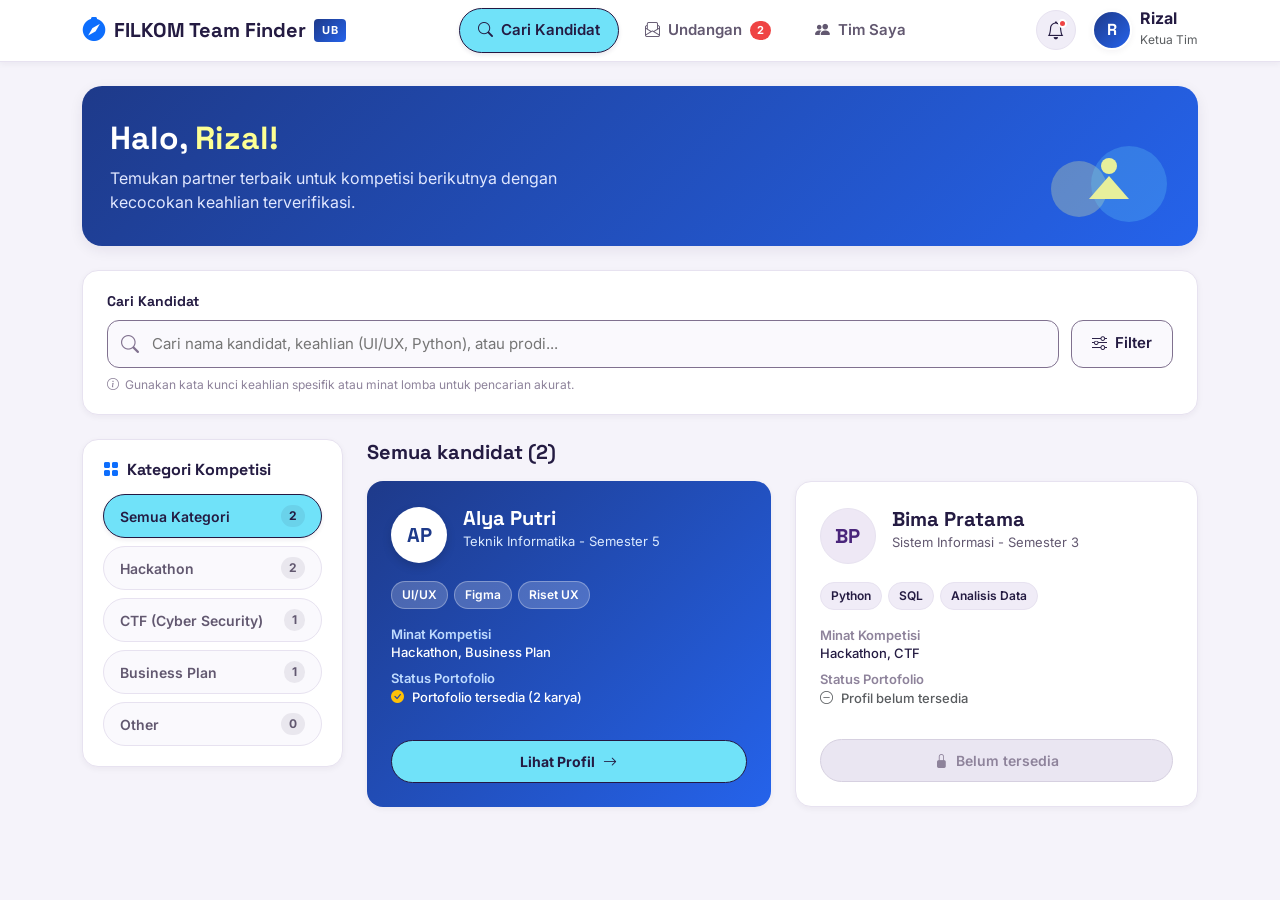
==== index.html @ 24673fd1 "feat: implement candidate management SPA with filtering, invitations, and team management features" ====
<!DOCTYPE html>
<html lang="id">
<head>
  <meta charset="UTF-8">
  <meta name="viewport" content="width=device-width, initial-scale=1.0">
  <title>FILKOM Team Finder — Platform Pencarian Tim Lomba Mahasiswa</title>
  
  <link rel="preconnect" href="https://fonts.googleapis.com">
  <link rel="preconnect" href="https://fonts.gstatic.com" crossorigin>
  <link href="https://fonts.googleapis.com/css2?family=Inter:wght@400;500;600;700&family=Space+Grotesk:wght@600;700&display=swap" rel="stylesheet">
  
  <link href="https://cdn.jsdelivr.net/npm/bootstrap@5.3.3/dist/css/bootstrap.min.css" rel="stylesheet">
  
  <link rel="stylesheet" href="https://cdn.jsdelivr.net/npm/bootstrap-icons@1.11.3/font/bootstrap-icons.min.css">
  
  <link rel="stylesheet" href="css/style.css">
</head>
<body>

  <header class="app-header">
    <div class="container d-flex align-items-center justify-content-between py-2">
      <a href="#" class="brand-title" onclick="navigateToScreen('screen-dashboard'); return false;">
        <i class="bi bi-compass-fill text-primary fs-4"></i>
        <span>FILKOM Team Finder</span>
        <span class="brand-badge d-none d-sm-inline-block">UB</span>
      </a>

      <!-- Desktop Navigation Tabs -->
      <nav class="d-none d-md-flex align-items-center gap-2" aria-label="Navigasi Utama">
        <button class="nav-tab-btn active" data-target-screen="screen-dashboard" aria-current="page">
          <i class="bi bi-search"></i>
          <span>Cari Kandidat</span>
        </button>
        <button class="nav-tab-btn" data-target-screen="screen-invitations">
          <i class="bi bi-envelope-paper"></i>
          <span>Undangan</span>
          <span class="nav-badge-pill" id="unreadBadgeCount">2</span>
        </button>
        <button class="nav-tab-btn" data-target-screen="screen-team">
          <i class="bi bi-people-fill"></i>
          <span>Tim Saya</span>
        </button>
      </nav>

      <!-- Right Action Items (Notification & Profile) -->
      <div class="d-flex align-items-center gap-3">
        <button class="icon-button position-relative" aria-label="Notifikasi" title="Notifikasi Baru" onclick="navigateToScreen('screen-invitations')">
          <i class="bi bi-bell"></i>
          <span class="notification-dot"></span>
        </button>
        <div class="d-flex align-items-center gap-2">
          <div class="user-avatar-btn" title="Rizal - Akun Mahasiswa">R</div>
          <div class="d-none d-lg-block text-start">
            <div class="fw-bold fs-6 lh-1">Rizal</div>
            <span class="text-caption text-muted">Ketua Tim</span>
          </div>
        </div>
      </div>
    </div>
  </header>

  <main class="container my-4">

    <!-- Layer 1 — Dashboard / Cari Kandidat -->

    <section id="screen-dashboard" aria-labelledby="dashboardHeroTitle">
      <div class="hero-banner">
        <div class="row align-items-center">
          <div class="col-12 col-md-8">
            <h1 id="dashboardHeroTitle" class="hero-title">
              Halo, <span class="hero-title-accent">Rizal!</span>
            </h1>
            <p>Temukan partner terbaik untuk kompetisi berikutnya dengan kecocokan keahlian terverifikasi.</p>
          </div>
          <div class="col-md-4 d-none d-md-block text-end">
            <svg class="hero-illustration" width="130" height="90" viewBox="0 0 130 90" fill="none" xmlns="http://www.w3.org/2000/svg">
              <circle cx="35" cy="45" r="28" fill="#FDFF94" fill-opacity="0.3"/>
              <circle cx="85" cy="40" r="38" fill="#70E2F9" fill-opacity="0.25"/>
              <path d="M45 55L65 32L85 55H45Z" fill="#FDFF94"/>
              <circle cx="65" cy="22" r="8" fill="#FDFF94"/>
            </svg>
          </div>
        </div>
      </div>

      <!-- Search Bar & Controls -->
      <div class="search-container">
        <label for="candidateSearchInput" class="search-label">Cari Kandidat</label>
        <div class="search-input-group">
          <div class="search-input-wrapper">
            <i class="bi bi-search" aria-hidden="true"></i>
            <input type="text" id="candidateSearchInput" class="search-input" placeholder="Cari nama kandidat, keahlian (UI/UX, Python), atau prodi..." autocomplete="off">
          </div>
          <button type="button" class="btn-filter-trigger" id="btnOpenFilterModal" aria-haspopup="dialog">
            <i class="bi bi-sliders"></i>
            <span>Filter</span>
          </button>
        </div>
        <p class="search-helper-text">
          <i class="bi bi-info-circle"></i>
          <span>Gunakan kata kunci keahlian spesifik atau minat lomba untuk pencarian akurat.</span>
        </p>
      </div>

      <div class="row">
        <!-- Sidebar Filter Kategori -->
        <aside class="col-12 col-lg-3 mb-4 mb-lg-0">
          <div class="category-sidebar">
            <h2 class="filter-sidebar-title">
              <i class="bi bi-grid-fill text-primary"></i>
              <span>Kategori Kompetisi</span>
            </h2>
            <div class="category-chip-group" role="tablist" aria-label="Filter Kategori">
              <button class="category-chip active" data-category="Semua" role="tab" aria-selected="true">
                <span>Semua Kategori</span>
                <span class="category-count">2</span>
              </button>
              <button class="category-chip" data-category="Hackathon" role="tab" aria-selected="false">
                <span>Hackathon</span>
                <span class="category-count">2</span>
              </button>
              <button class="category-chip" data-category="CTF" role="tab" aria-selected="false">
                <span>CTF (Cyber Security)</span>
                <span class="category-count">1</span>
              </button>
              <button class="category-chip" data-category="Business Plan" role="tab" aria-selected="false">
                <span>Business Plan</span>
                <span class="category-count">1</span>
              </button>
              <button class="category-chip" data-category="Other" role="tab" aria-selected="false">
                <span>Other</span>
                <span class="category-count">0</span>
              </button>
            </div>
          </div>
        </aside>

        <!-- Daftar Kandidat -->
        <section class="col-12 col-lg-9" aria-labelledby="candidatesCountLabel">
          <div class="candidates-header">
            <h2 id="candidatesCountLabel" class="candidates-count-title">Semua kandidat (2)</h2>
          </div>

          <div id="candidatesLoadingSpinner" class="loading-box d-none" aria-live="polite">
            <div class="custom-spinner"></div>
            <p class="text-secondary fw-semibold">Memuat kandidat yang sesuai...</p>
          </div>

          <!-- Empty State -->
          <div id="candidatesEmptyState" class="empty-state-box d-none" aria-live="polite">
            <div class="empty-state-icon">
              <i class="bi bi-person-x"></i>
            </div>
            <h3 class="empty-state-title">Kandidat Tidak Ditemukan</h3>
            <p class="empty-state-desc">
              Tidak ada kandidat yang cocok dengan kata kunci <span id="emptyStateQueryText" class="fw-bold text-primary">"zzz"</span>. Cobalah mencari keahlian lain atau reset filter.
            </p>
            <button class="btn-cta-cyan" id="btnResetSearch">
              <i class="bi bi-arrow-counterclockwise"></i>
              <span>Reset Pencarian</span>
            </button>
          </div>

          <!-- Candidates Dynamic Grid -->
          <div id="candidatesListContainer" class="row">
          </div>
        </section>
      </div>
    </section>

    <!-- LAYAR 2  -->
    <section id="screen-profile" class="d-none" aria-labelledby="profileCandidateName">
      <div>
        <a href="#" class="back-nav-btn" id="btnBackToDashboard">
          <i class="bi bi-arrow-left"></i>
          <span class="d-none d-md-inline">&larr; Cari Kandidat</span>
          <span class="d-inline d-md-none">&larr; Profil Kandidat</span>
        </a>
      </div>

      <!-- 2-Column Responsive Layout -->
      <div class="row g-4">
        <!-- Left Aside: Candidate Profile Card -->
        <aside class="col-12 col-lg-4">
          <div class="profile-card-aside">
            <div class="profile-avatar-large" aria-hidden="true">AP</div>
            <h2 id="profileCandidateName">Alya Putri</h2>
            <div class="profile-sub">Teknik Informatika &bull; Semester 5</div>
            
            <p class="text-light" style="font-size: 14px; opacity: 0.95;">
              Mahasiswa Teknik Informatika peminatan Human-Computer Interaction & UI/UX Design dengan pengalaman riset pengguna dan perancangan prototipe web/mobile.
            </p>

            <div class="profile-section-title">Keahlian Utama</div>
            <div class="profile-tag-group">
              <span class="profile-tag-pill">UI/UX</span>
              <span class="profile-tag-pill">Figma</span>
              <span class="profile-tag-pill">Riset UX</span>
              <span class="profile-tag-pill">Wireframing</span>
            </div>

            <div class="profile-section-title">Minat Kompetisi</div>
            <div class="profile-tag-group">
              <span class="profile-tag-pill">Hackathon</span>
              <span class="profile-tag-pill">Business Plan</span>
            </div>

            <div class="profile-section-title">Indeks Prestasi Kumulatif</div>
            <div class="d-flex align-items-center gap-2 mb-4">
              <span class="stat-number text-white">3.88</span>
              <span class="text-caption text-light">/ 4.00</span>
            </div>

            <div class="pt-2">
              <button class="btn-cta-cyan w-100 py-3 fs-6" id="btnOpenInviteModal">
                <i class="bi bi-send-fill"></i>
                <span>Undang ke Tim</span>
              </button>
            </div>
          </div>
        </aside>

        <!-- Right Section: Portofolio Kandidat -->
        <section class="col-12 col-lg-8" aria-labelledby="portfolioSectionTitle">
          <div class="d-flex align-items-center justify-content-between mb-3">
            <h2 id="portfolioSectionTitle" class="h2 mb-0">Portofolio & Pengalaman</h2>
            <span class="badge bg-white text-primary border px-3 py-2 rounded-pill fw-semibold">
              <i class="bi bi-award-fill text-warning me-1"></i> Terverifikasi
            </span>
          </div>

          <!-- Portfolio Card 1 -->
          <article class="portfolio-card-purple" aria-labelledby="portTitle1">
            <div class="portfolio-header">
              <h3 id="portTitle1" class="portfolio-title">KantinKu — Prototipe Aplikasi</h3>
              <span class="portfolio-status-link">
                <i class="bi bi-box-arrow-up-right"></i>
                <span>Prototipe Figma</span>
              </span>
            </div>
            <p style="color: #4A257B; margin-bottom: 12px;">
              Perancangan antarmuka dan alur pemesanan makanan kantin FILKOM secara daring untuk mengatasi penumpukan antrean pada jam istirahat. Menggunakan metodologi Design Thinking.
            </p>
            <div class="portfolio-preview-box">
              <div class="portfolio-icon-box">
                <i class="bi bi-phone"></i>
              </div>
              <div>
                <strong class="d-block text-dark">Mobile Application Design & Flow</strong>
                <span style="font-size: 13px; color: #58338C;">24 Layar Antarmuka, Design System, & Interactive High-Fidelity Prototype</span>
              </div>
            </div>
            <div class="d-flex flex-wrap gap-2 pt-1">
              <span class="badge bg-white text-dark border rounded-pill">UI/UX Mobile</span>
              <span class="badge bg-white text-dark border rounded-pill">User Flow</span>
              <span class="badge bg-white text-dark border rounded-pill">Design System</span>
            </div>
          </article>

          <!-- Portfolio Card 2 -->
          <article class="portfolio-card-mint" aria-labelledby="portTitle2">
            <div class="portfolio-header">
              <h3 id="portTitle2" class="portfolio-title">Riset UX — Perpustakaan Digital</h3>
              <span class="portfolio-status-link">
                <i class="bi bi-file-earmark-text"></i>
                <span>Laporan Usability</span>
              </span>
            </div>
            <p style="color: #175F52; margin-bottom: 12px;">
              Pengujian kegunaan (usability testing) pada platform katalog daring perpustakaan dengan metode System Usability Scale (SUS) bersama 15 mahasiswa sebagai partisipan.
            </p>
            <div class="portfolio-preview-box">
              <div class="portfolio-icon-box">
                <i class="bi bi-journal-check"></i>
              </div>
              <div>
                <strong class="d-block text-dark">Usability Evaluation & Insight Report</strong>
                <span style="font-size: 13px; color: #206E60;">Peningkatan skor SUS dari 58 (Marginal) menjadi 82 (Excellent) pada rekomendasi desain</span>
              </div>
            </div>
            <div class="d-flex flex-wrap gap-2 pt-1">
              <span class="badge bg-white text-dark border rounded-pill">Riset UX</span>
              <span class="badge bg-white text-dark border rounded-pill">Usability Testing</span>
              <span class="badge bg-white text-dark border rounded-pill">SUS Metrik</span>
            </div>
          </article>
        </section>
      </div>
    </section>

    <!-- LAYAR 4 — Status & Notifikasi -->
    <section id="screen-invitations" class="d-none" aria-labelledby="invitationsScreenTitle">
      <div class="d-flex align-items-center justify-content-between mb-4">
        <div>
          <h1 id="invitationsScreenTitle" class="h1 mb-1">Status & Undangan</h1>
          <p class="mb-0">Pantau proses rekrutmen anggota tim lomba secara real-time.</p>
        </div>
      </div>

      <!-- 3 Dynamic Summary Cards (Menunggu, Diterima, Ditolak) -->
      <div class="summary-cards-grid">
        <!-- Menunggu (Pending) -->
        <div class="summary-card dual-signifier-card status-pending">
          <div class="summary-card-header">
            <span class="summary-card-title">Menunggu</span>
            <div class="summary-icon-pill status-badge-pending">
              <i class="bi bi-clock-fill"></i>
            </div>
          </div>
          <div class="stat-number text-dark" id="countPending">2</div>
          <span class="text-caption text-muted mt-2">Menunggu konfirmasi mahasiswa</span>
        </div>

        <!-- Diterima (Accepted) -->
        <div class="summary-card dual-signifier-card status-accepted">
          <div class="summary-card-header">
            <span class="summary-card-title">Diterima</span>
            <div class="summary-icon-pill status-badge-accepted">
              <i class="bi bi-check-circle-fill"></i>
            </div>
          </div>
          <div class="stat-number text-dark" id="countAccepted">1</div>
          <span class="text-caption text-muted mt-2">Telah bergabung dengan tim</span>
        </div>

        <!-- Ditolak (Rejected) -->
        <div class="summary-card dual-signifier-card status-rejected">
          <div class="summary-card-header">
            <span class="summary-card-title">Ditolak</span>
            <div class="summary-icon-pill status-badge-rejected">
              <i class="bi bi-x-circle-fill"></i>
            </div>
          </div>
          <div class="stat-number text-dark" id="countRejected">1</div>
          <span class="text-caption text-muted mt-2">Kandidat menolak undangan</span>
        </div>
      </div>

      <!-- Status Update Alert Banner -->
      <div class="status-update-banner" id="statusUpdateBanner" role="status">
        <div class="status-update-text">
          <i class="bi bi-bell-fill fs-5"></i>
          <span><strong id="statusUpdateCountText">2 pembaruan status</strong> rekrutmen belum ditinjau oleh Anda.</span>
        </div>
        <button class="btn btn-sm btn-outline-dark rounded-pill" id="btnDismissUpdateBanner">
          Tandai Dibaca
        </button>
      </div>

      <!-- Filter Status Tabs -->
      <div class="status-filter-tabs" role="tablist" aria-label="Filter Status Undangan">
        <button class="status-tab-btn active" data-status="Semua" role="tab" aria-selected="true">Semua</button>
        <button class="status-tab-btn" data-status="Menunggu" role="tab" aria-selected="false">Menunggu</button>
        <button class="status-tab-btn" data-status="Diterima" role="tab" aria-selected="false">Diterima</button>
        <button class="status-tab-btn" data-status="Ditolak" role="tab" aria-selected="false">Ditolak</button>
      </div>

      <!-- Desktop View: Semantic HTML Table -->
      <div class="invitation-table-container">
        <table class="invitation-table" aria-label="Daftar Undangan Kandidat">
          <thead>
            <tr>
              <th scope="col">Kandidat</th>
              <th scope="col">Peran / Posisi</th>
              <th scope="col">Tanggal Kirim</th>
              <th scope="col">Status</th>
              <th scope="col">Aksi</th>
            </tr>
          </thead>
          <tbody id="invitationsTableBody">\
          </tbody>
        </table>
      </div>

      <!-- Mobile View: Stacked Cards (Dual Signifier) -->
      <div class="mobile-stacked-cards" id="invitationsMobileList" aria-label="Daftar Undangan Kandidat Versi Mobile">
      </div>
    </section>

    <!-- LAYAR 5 — Halaman Manajemen Tim (Tim Saya) -->
    <section id="screen-team" class="d-none" aria-labelledby="teamScreenTitle">
      <div class="d-flex align-items-center justify-content-between mb-4">
        <div>
          <h1 id="teamScreenTitle" class="h1 mb-1">Manajemen Tim</h1>
          <p class="mb-0">Kelola komposisi peran dan kesiapan tim lomba Anda.</p>
        </div>
      </div>

      <div class="row g-4">
        <!-- Left Aside: Kartu Biru Tim Nalar -->
        <aside class="col-12 col-lg-4">
          <div class="team-aside-card">
            <span class="team-badge-pill">Kategori kompetisi: Hackathon</span>
            <h2>Tim Nalar</h2>
            <p>
              Fokus pada pengembangan solusi digital inovatif untuk kebutuhan sivitas akademika FILKOM UB.
            </p>

            <div class="mb-4">
              <div class="text-caption text-light mb-1">Target Kompetisi</div>
              <strong class="text-white">Gemastik / Hackathon Nasional 2026</strong>
            </div>

            <button class="btn-cta-cyan w-100 py-3" id="btnViewInvitationsFromTeam">
              <i class="bi bi-envelope-paper-fill"></i>
              <span>Lihat Undangan</span>
            </button>
          </div>
        </aside>

        <!-- Right Section: Progres Tim & Daftar Posisi -->
        <section class="col-12 col-lg-8" aria-labelledby="progressTitle">
          <!-- Team Progress Card -->
          <div class="team-progress-card">
            <div class="team-progress-header">
              <div>
                <h3 id="progressTitle" class="h3 mb-1">Progres Pembentukan Tim</h3>
                <div class="fw-bold fs-5 text-primary" id="teamProgressText">1 dari 3 posisi terisi</div>
              </div>
              <div class="d-flex gap-2">
                <span class="badge status-badge-accepted"><span id="teamFilledCount">1</span> Terisi</span>
                <span class="badge status-badge-pending"><span id="teamPendingCount">1</span> Menunggu</span>
                <span class="badge status-badge-vacant"><span id="teamVacantCount">1</span> Kosong</span>
              </div>
            </div>

            <!-- Custom Progress Bar -->
            <div class="progress-bar-custom" role="progressbar" aria-valuenow="33" aria-valuemin="0" aria-valuemax="100">
              <div class="progress-fill-custom" id="teamProgressBarFill" style="width: 33%;"></div>
            </div>

            <p class="progress-note">
              <i class="bi bi-info-circle-fill text-muted"></i>
              <span>Menunggu belum dihitung sebagai posisi terisi.</span>
            </p>
          </div>

          <!-- Daftar Anggota dan Posisi Tim -->
          <h3 class="h3 mb-3">Anggota dan Posisi Tim</h3>
          <div class="positions-container" id="teamSlotsContainer">
            <!-- Diisi secara dinamis oleh JavaScript -->
          </div>
        </section>
      </div>
    </section>

  </main>

  <!-- LAYAR 3 — Jendela Kirim Undangan (Modal & Bottom Sheet) -->
  <dialog id="inviteDialog" class="invite-dialog" aria-labelledby="inviteModalTitle">
    <div class="modal-header-custom">
      <h3 id="inviteModalTitle" class="modal-title-custom">Undang Alya Putri ke Tim?</h3>
      <button type="button" class="btn-close-custom" id="btnCloseInviteDialog" aria-label="Tutup Jendela">
        <i class="bi bi-x-lg"></i>
      </button>
    </div>

    <div class="modal-body-custom">
      <div class="modal-candidate-summary">
        <div class="modal-avatar-mini" aria-hidden="true">AP</div>
        <div>
          <strong class="d-block text-white fs-6">Alya Putri</strong>
          <span class="text-caption text-light">Teknik Informatika &bull; Semester 5</span>
        </div>
      </div>

      <!-- Warning / Consequence Text -->
      <div class="modal-consequence-text">
        <i class="bi bi-exclamation-triangle-fill text-warning me-1"></i>
        <span>Undangan akan dikirimkan ke Alya Putri. Kuota posisi pada tim Anda akan dicadangkan hingga kandidat merespons.</span>
      </div>

      <!-- Role Selection Fieldset -->
      <fieldset class="role-fieldset">
        <legend class="role-legend">Pilih Posisi / Peran Tim</legend>
        
        <div class="role-radio-group">
          <!-- UI/UX Designer -->
          <label class="role-radio-label">
            <input type="radio" name="selectedRole" value="UI/UX Designer" class="role-radio-input">
            <div class="role-info-text">
              <span class="role-title">UI/UX Designer</span>
              <span class="role-desc">Merancang wireframe, user flow, dan antarmuka interaktif</span>
            </div>
          </label>

          <!-- Frontend Developer -->
          <label class="role-radio-label">
            <input type="radio" name="selectedRole" value="Frontend Developer" class="role-radio-input">
            <div class="role-info-text">
              <span class="role-title">Frontend Developer</span>
              <span class="role-desc">Mengimplementasikan antarmuka ke kode web/aplikasi</span>
            </div>
          </label>

          <!-- Backend Developer -->
          <label class="role-radio-label">
            <input type="radio" name="selectedRole" value="Backend Developer" class="role-radio-input">
            <div class="role-info-text">
              <span class="role-title">Backend Developer</span>
              <span class="role-desc">Mengembangkan API, basis data, dan arsitektur server</span>
            </div>
          </label>

          <!-- Data Analyst -->
          <label class="role-radio-label">
            <input type="radio" name="selectedRole" value="Data Analyst" class="role-radio-input">
            <div class="role-info-text">
              <span class="role-title">Data Analyst</span>
              <span class="role-desc">Mengolah dataset, visualisasi insight, dan statistik</span>
            </div>
          </label>
        </div>
      </fieldset>

      <!-- Inline Validation Error -->
      <div id="inviteErrorAlert" class="modal-error-alert" role="alert" tabindex="-1">
        <i class="bi bi-exclamation-circle-fill"></i>
        <span>Pilih tepat satu peran sebelum mengirim.</span>
      </div>
    </div>

    <div class="modal-footer-custom">
      <button type="button" class="btn-secondary-light" id="btnCancelInvite">
        Batal
      </button>
      <button type="button" class="btn-cta-cyan" id="btnSubmitInvite">
        <i class="bi bi-send-fill"></i>
        <span>Kirim Undangan</span>
      </button>
    </div>
  </dialog>

  <!-- Filter Modal / Dialog (Program Studi & Keahlian) -->
  <dialog id="filterDialog" class="filter-dialog" aria-labelledby="filterDialogTitle">
    <div class="modal-header-custom">
      <h3 id="filterDialogTitle" class="modal-title-custom">Filter Pencarian Kandidat</h3>
      <button type="button" class="btn-close-custom" id="btnCloseFilterDialog" aria-label="Tutup Dialog Filter">
        <i class="bi bi-x-lg"></i>
      </button>
    </div>

    <div class="modal-body-custom">
      <!-- Filter Program Studi -->
      <div class="mb-4">
        <label class="fw-bold mb-2 d-block text-primary">Program Studi (FILKOM)</label>
        <div class="checkbox-pill-grid">
          <label class="checkbox-pill-label">
            <input type="checkbox" name="filterProdi" value="Teknik Informatika">
            <span>Teknik Informatika</span>
          </label>
          <label class="checkbox-pill-label">
            <input type="checkbox" name="filterProdi" value="Sistem Informasi">
            <span>Sistem Informasi</span>
          </label>
          <label class="checkbox-pill-label">
            <input type="checkbox" name="filterProdi" value="Teknologi Informasi">
            <span>Teknologi Informasi</span>
          </label>
          <label class="checkbox-pill-label">
            <input type="checkbox" name="filterProdi" value="Teknik Komputer">
            <span>Teknik Komputer</span>
          </label>
          <label class="checkbox-pill-label">
            <input type="checkbox" name="filterProdi" value="Pendidikan Teknologi Informasi">
            <span>Pendidikan TI</span>
          </label>
        </div>
      </div>

      <!-- Filter Keahlian -->
      <div class="mb-2">
        <label class="fw-bold mb-2 d-block text-primary">Keahlian Spesifik</label>
        <div class="checkbox-pill-grid">
          <label class="checkbox-pill-label">
            <input type="checkbox" name="filterSkill" value="UI/UX">
            <span>UI/UX</span>
          </label>
          <label class="checkbox-pill-label">
            <input type="checkbox" name="filterSkill" value="Figma">
            <span>Figma</span>
          </label>
          <label class="checkbox-pill-label">
            <input type="checkbox" name="filterSkill" value="Python">
            <span>Python</span>
          </label>
          <label class="checkbox-pill-label">
            <input type="checkbox" name="filterSkill" value="SQL">
            <span>SQL</span>
          </label>
          <label class="checkbox-pill-label">
            <input type="checkbox" name="filterSkill" value="Riset UX">
            <span>Riset UX</span>
          </label>
          <label class="checkbox-pill-label">
            <input type="checkbox" name="filterSkill" value="Analisis Data">
            <span>Analisis Data</span>
          </label>
        </div>
      </div>
    </div>

    <div class="modal-footer-custom">
      <button type="button" class="btn-secondary-light" id="btnResetFilters">Reset</button>
      <button type="button" class="btn-cta-cyan" id="btnApplyFilters">Terapkan Filter</button>
    </div>
  </dialog>

  <!-- Mobile Fixed Bottom Navigation (< 768px) -->
  <nav class="mobile-bottom-nav" aria-label="Navigasi Bawah Seluler">
    <button class="bottom-nav-item active" data-target-screen="screen-dashboard" aria-current="page">
      <i class="bi bi-search"></i>
      <span>Cari</span>
    </button>
    <button class="bottom-nav-item" data-target-screen="screen-invitations">
      <i class="bi bi-envelope-paper"></i>
      <span>Undangan</span>
    </button>
    <button class="bottom-nav-item" data-target-screen="screen-team">
      <i class="bi bi-people-fill"></i>
      <span>Tim Saya</span>
    </button>
  </nav>

  <!-- Toast Notification Container -->
  <div id="toastContainer" class="toast-container-custom" aria-live="polite"></div>

  <!-- Vanilla JavaScript Application Logic -->
  <script src="js/app.js"></script>
</body>
</html>
---- css/style.css ----
/* 1. CSS Custom Properties / Design Tokens */

:root {
  --font-heading: 'Space Grotesk', -apple-system, BlinkMacSystemFont, 'Segoe UI', Roboto, sans-serif;
  --font-body: 'Inter', -apple-system, BlinkMacSystemFont, 'Segoe UI', Roboto, sans-serif;

  --bg-page: #F5F3FA;
  --bg-surface: #FFFFFF;
  --text-primary: #241B42;
  --text-secondary: #625870;
  --text-muted: #8E839B;
  --border-light: #E7E2F0;
  --border-default: #D2C9E0;
  --border-input: #80718F;

  --hero-gradient: linear-gradient(135deg, #1E3A8A 0%, #2563EB 100%);
  --hero-title-accent: #FDFF94;

  --accent-cyan: #70E2F9;
  --accent-cyan-hover: #52d2eb;
  --accent-cyan-active: #3ac6e2;
  --accent-cyan-text: #241B42;
  --accent-cyan-border: #241842;

  --focus-purple: #6B38E8;
  --focus-ring: 0 0 0 3px rgba(107, 56, 232, 0.28);

  --portfolio-purple-bg: #DCCFFF;
  --portfolio-purple-text: #4A257B;
  --portfolio-mint-bg: #C8F5EA;
  --portfolio-mint-text: #175F52;

  --status-pending-bg: #FFF1CA;
  --status-pending-text: #805000;
  --status-pending-border: #D97706;

  --status-accepted-bg: #DBF5E8;
  --status-accepted-text: #126344;
  --status-accepted-border: #16A34A;

  --status-rejected-bg: #FFE4E5;
  --status-rejected-text: #B42333;
  --status-rejected-border: #DC2626;

  --status-vacant-bg: #EEE8F5;
  --status-vacant-text: #625173;
  --status-vacant-border: #8A7A9E;

  --radius-xs: 4px;
  --radius-sm: 8px;
  --radius-md: 12px;
  --radius-lg: 16px;
  --radius-xl: 20px;
  --radius-pill: 9999px;

  --shadow-sm: 0 2px 6px rgba(36, 27, 66, 0.05);
  --shadow-md: 0 4px 14px rgba(36, 27, 66, 0.08);
  --shadow-lg: 0 10px 28px rgba(36, 27, 66, 0.12);
  --shadow-sheet: 0 -8px 30px rgba(36, 27, 66, 0.2);
}

/* 2. Base & Typography Resets */

*, *::before, *::after {
  box-sizing: border-box;
}

body {
  margin: 0;
  padding: 0;
  background-color: var(--bg-page);
  color: var(--text-primary);
  font-family: var(--font-body);
  font-size: 16px;
  line-height: 1.5;
  -webkit-font-smoothing: antialiased;
  -moz-osx-font-smoothing: grayscale;
  padding-bottom: 72px; 
}

@media (min-width: 768px) {
  body {
    padding-bottom: 0;
  }
}

h1, .h1 {
  font-family: var(--font-heading);
  font-size: 32px;
  font-weight: 700;
  line-height: 1.25;
  color: var(--text-primary);
  margin-bottom: 0.5rem;
}

h2, .h2 {
  font-family: var(--font-heading);
  font-size: 24px;
  font-weight: 700;
  line-height: 1.3;
  color: var(--text-primary);
  margin-bottom: 0.5rem;
}

h3, .h3 {
  font-family: var(--font-heading);
  font-size: 20px;
  font-weight: 700;
  line-height: 1.35;
  color: var(--text-primary);
  margin-bottom: 0.5rem;
}

.stat-number {
  font-family: var(--font-heading);
  font-size: 32px;
  font-weight: 700;
  line-height: 1;
}

p {
  color: var(--text-secondary);
  margin-bottom: 1rem;
}

.text-caption {
  font-size: 12px;
  line-height: 1.4;
  color: var(--text-muted);
}

a {
  color: var(--focus-purple);
  text-decoration: none;
  transition: color 0.2s ease;
}

a:hover {
  color: #4f21c2;
  text-decoration: underline;
}

:focus-visible {
  outline: 2px solid var(--focus-purple) !important;
  outline-offset: 2px !important;
}

/* 3. Header & Navigation (Adaptif Desktop vs Mobile) */
.app-header {
  background-color: var(--bg-surface);
  border-bottom: 1px solid var(--border-light);
  position: sticky;
  top: 0;
  z-index: 1020;
  box-shadow: var(--shadow-sm);
}

.brand-title {
  font-family: var(--font-heading);
  font-weight: 700;
  font-size: 20px;
  color: var(--text-primary);
  display: flex;
  align-items: center;
  gap: 8px;
  text-decoration: none;
}

.brand-badge {
  background: var(--hero-gradient);
  color: #FFFFFF;
  font-family: var(--font-body);
  font-size: 11px;
  font-weight: 700;
  padding: 3px 8px;
  border-radius: var(--radius-xs);
  letter-spacing: 0.5px;
}

.nav-tab-btn {
  font-family: var(--font-body);
  font-size: 15px;
  font-weight: 600;
  color: var(--text-secondary);
  background: transparent;
  border: none;
  padding: 10px 18px;
  border-radius: var(--radius-pill);
  cursor: pointer;
  transition: all 0.2s ease;
  position: relative;
  display: inline-flex;
  align-items: center;
  gap: 8px;
}

.nav-tab-btn:hover {
  background-color: #EEE8F5;
  color: var(--text-primary);
}

.nav-tab-btn.active {
  background-color: var(--accent-cyan);
  color: var(--accent-cyan-text);
  border: 1px solid var(--accent-cyan-border);
  box-shadow: 0 2px 4px rgba(36, 27, 66, 0.1);
}

.nav-badge-pill {
  background-color: #EF4444;
  color: #FFFFFF;
  font-size: 11px;
  font-weight: 700;
  padding: 1px 7px;
  border-radius: var(--radius-pill);
}

.user-avatar-btn {
  width: 40px;
  height: 40px;
  border-radius: 50%;
  background: var(--hero-gradient);
  color: #FFFFFF;
  font-family: var(--font-heading);
  font-weight: 700;
  font-size: 16px;
  display: flex;
  align-items: center;
  justify-content: center;
  border: 2px solid #FFFFFF;
  box-shadow: var(--shadow-sm);
  cursor: pointer;
}

.icon-button {
  width: 40px;
  height: 40px;
  border-radius: 50%;
  background-color: #F0EDF7;
  border: 1px solid var(--border-light);
  color: var(--text-primary);
  display: inline-flex;
  align-items: center;
  justify-content: center;
  font-size: 18px;
  cursor: pointer;
  position: relative;
  transition: all 0.2s ease;
}

.icon-button:hover {
  background-color: #E2DBEE;
}

.notification-dot {
  position: absolute;
  top: 8px;
  right: 8px;
  width: 9px;
  height: 9px;
  background-color: #EF4444;
  border-radius: 50%;
  border: 2px solid var(--bg-surface);
}

.mobile-bottom-nav {
  position: fixed;
  bottom: 0;
  left: 0;
  right: 0;
  height: 64px;
  background-color: var(--bg-surface);
  border-top: 1px solid var(--border-light);
  display: flex;
  justify-content: space-around;
  align-items: center;
  z-index: 1030;
  box-shadow: var(--shadow-sheet);
  padding: 0 8px;
}

@media (min-width: 768px) {
  .mobile-bottom-nav {
    display: none !important;
  }
}

.bottom-nav-item {
  display: flex;
  flex-direction: column;
  align-items: center;
  justify-content: center;
  gap: 3px;
  background: transparent;
  border: none;
  color: var(--text-secondary);
  font-size: 11px;
  font-weight: 600;
  cursor: pointer;
  padding: 6px 12px;
  border-radius: var(--radius-sm);
  transition: all 0.2s ease;
  flex: 1;
  position: relative;
}

.bottom-nav-item i {
  font-size: 20px;
}

.bottom-nav-item.active {
  color: var(--focus-purple);
}

.bottom-nav-item.active::after {
  content: '';
  position: absolute;
  top: 0;
  left: 50%;
  transform: translateX(-50%);
  width: 32px;
  height: 3px;
  background-color: var(--focus-purple);
  border-radius: 0 0 3px 3px;
}

/* 4. Hero Banner (Gradient Biru & Kuning) */
.hero-banner {
  background: var(--hero-gradient);
  border-radius: var(--radius-xl);
  color: #FFFFFF;
  padding: 32px 28px;
  margin-bottom: 24px;
  box-shadow: var(--shadow-md);
  position: relative;
  overflow: hidden;
}

.hero-banner h1, .hero-banner .hero-title {
  color: #FFFFFF;
  margin-bottom: 8px;
}

.hero-title-accent {
  color: var(--hero-title-accent);
}

.hero-banner p {
  color: #E0E7FF;
  font-size: 16px;
  margin-bottom: 0;
  max-width: 520px;
}

.hero-illustration {
  position: absolute;
  right: 24px;
  bottom: 12px;
  opacity: 0.9;
  pointer-events: none;
}

@media (max-width: 767px) {
  .hero-banner {
    padding: 24px 20px;
  }
  .hero-banner h1 {
    font-size: 24px;
  }
  .hero-illustration {
    display: none;
  }
}

/* 5. Search Bar & Filter Controls */
.search-container {
  background-color: var(--bg-surface);
  border-radius: var(--radius-lg);
  padding: 20px 24px;
  box-shadow: var(--shadow-sm);
  margin-bottom: 24px;
  border: 1px solid var(--border-light);
}

.search-label {
  font-family: var(--font-heading);
  font-weight: 700;
  font-size: 14px;
  color: var(--text-primary);
  margin-bottom: 8px;
  display: block;
}

.search-input-group {
  display: flex;
  gap: 12px;
}

.search-input-wrapper {
  position: relative;
  flex: 1;
}

.search-input-wrapper i {
  position: absolute;
  left: 14px;
  top: 50%;
  transform: translateY(-50%);
  color: var(--border-input);
  font-size: 18px;
}

.search-input {
  width: 100%;
  height: 48px;
  padding: 10px 14px 10px 44px;
  border: 1.5px solid var(--border-input);
  border-radius: var(--radius-md);
  font-family: var(--font-body);
  font-size: 15px;
  color: var(--text-primary);
  background-color: #FAF9FD;
  transition: all 0.2s ease;
}

.search-input:focus {
  background-color: #FFFFFF;
  border-color: var(--focus-purple);
  outline: none;
  box-shadow: var(--focus-ring);
}

.btn-filter-trigger {
  height: 48px;
  padding: 0 20px;
  border: 1.5px solid var(--border-input);
  border-radius: var(--radius-md);
  background-color: #FAF9FD;
  color: var(--text-primary);
  font-weight: 600;
  font-size: 15px;
  display: inline-flex;
  align-items: center;
  gap: 8px;
  cursor: pointer;
  transition: all 0.2s ease;
  white-space: nowrap;
}

.btn-filter-trigger:hover {
  background-color: #EEE8F5;
  border-color: var(--focus-purple);
}

.search-helper-text {
  font-size: 12px;
  color: var(--text-muted);
  margin-top: 8px;
  margin-bottom: 0;
  display: flex;
  align-items: center;
  gap: 6px;
}

.category-sidebar {
  background-color: var(--bg-surface);
  border-radius: var(--radius-lg);
  padding: 20px;
  box-shadow: var(--shadow-sm);
  border: 1px solid var(--border-light);
}

.filter-sidebar-title {
  font-family: var(--font-heading);
  font-size: 16px;
  font-weight: 700;
  color: var(--text-primary);
  margin-bottom: 14px;
  display: flex;
  align-items: center;
  gap: 8px;
}

.category-chip-group {
  display: flex;
  flex-direction: column;
  gap: 8px;
}

.category-chip {
  padding: 10px 16px;
  border-radius: var(--radius-pill);
  border: 1px solid var(--border-light);
  background-color: #FAF9FD;
  color: var(--text-secondary);
  font-size: 14px;
  font-weight: 600;
  text-align: left;
  cursor: pointer;
  transition: all 0.2s ease;
  display: flex;
  align-items: center;
  justify-content: space-between;
}

.category-chip:hover {
  background-color: #EEE8F5;
  color: var(--text-primary);
}

.category-chip.active {
  background-color: var(--accent-cyan);
  color: var(--accent-cyan-text);
  border: 1px solid var(--accent-cyan-border);
  box-shadow: 0 2px 4px rgba(36, 27, 66, 0.08);
}

.category-count {
  font-size: 12px;
  padding: 2px 8px;
  border-radius: var(--radius-pill);
  background-color: rgba(36, 27, 66, 0.08);
  font-weight: 700;
}

@media (max-width: 991px) {
  .category-sidebar {
    background: transparent;
    padding: 0;
    border: none;
    box-shadow: none;
    margin-bottom: 16px;
  }
  .filter-sidebar-title {
    display: none;
  }
  .category-chip-group {
    flex-direction: row;
    overflow-x: auto;
    padding-bottom: 6px;
    scrollbar-width: none;
    -webkit-overflow-scrolling: touch;
  }
  .category-chip-group::-webkit-scrollbar {
    display: none;
  }
  .category-chip {
    white-space: nowrap;
    flex-shrink: 0;
    gap: 8px;
  }
}

/* 6. Candidate Cards & Badges */
.candidates-header {
  display: flex;
  align-items: center;
  justify-content: space-between;
  margin-bottom: 16px;
}

.candidates-count-title {
  font-family: var(--font-heading);
  font-size: 20px;
  font-weight: 700;
  color: var(--text-primary);
  margin: 0;
}

.candidate-card {
  background-color: var(--bg-surface);
  border-radius: var(--radius-lg);
  padding: 24px;
  border: 1px solid var(--border-light);
  box-shadow: var(--shadow-sm);
  transition: transform 0.2s ease, box-shadow 0.2s ease;
  height: 100%;
  display: flex;
  flex-direction: column;
  position: relative;
}

.candidate-card:hover {
  transform: translateY(-2px);
  box-shadow: var(--shadow-md);
}

.candidate-card.featured-card {
  background: var(--hero-gradient);
  color: #FFFFFF;
  border: none;
}

.candidate-card.featured-card h3,
.candidate-card.featured-card .candidate-name {
  color: #FFFFFF;
}

.candidate-card.featured-card .candidate-meta {
  color: #DBEAFE;
}

.candidate-card.featured-card .tag-skill {
  background-color: rgba(255, 255, 255, 0.2);
  color: #FFFFFF;
  border: 1px solid rgba(255, 255, 255, 0.3);
}

.candidate-card.featured-card .info-row-label {
  color: #BFDBFE;
}

.candidate-card.featured-card .info-row-value {
  color: #FFFFFF;
}

.candidate-avatar {
  width: 56px;
  height: 56px;
  border-radius: 50%;
  display: flex;
  align-items: center;
  justify-content: center;
  font-family: var(--font-heading);
  font-size: 20px;
  font-weight: 700;
  flex-shrink: 0;
}

.avatar-alya {
  background-color: #FFFFFF;
  color: #1E3A8A;
  box-shadow: 0 4px 10px rgba(0, 0, 0, 0.15);
}

.avatar-bima {
  background-color: #EEE8F5;
  color: #4A257B;
  border: 1px solid var(--border-light);
}

.candidate-name {
  font-family: var(--font-heading);
  font-size: 20px;
  font-weight: 700;
  margin-bottom: 2px;
}

.candidate-meta {
  font-size: 13px;
  color: var(--text-secondary);
  margin-bottom: 14px;
}

.tag-container {
  display: flex;
  flex-wrap: wrap;
  gap: 6px;
  margin-bottom: 16px;
}

.tag-skill {
  font-size: 12px;
  font-weight: 600;
  padding: 4px 10px;
  border-radius: var(--radius-pill);
  background-color: #F0ECF7;
  color: var(--text-primary);
  border: 1px solid var(--border-light);
}

.info-row {
  margin-bottom: 8px;
  font-size: 13px;
  line-height: 1.4;
}

.info-row-label {
  font-weight: 600;
  color: var(--text-muted);
  display: block;
}

.info-row-value {
  color: var(--text-primary);
  font-weight: 500;
}

.btn-cta-cyan {
  background-color: var(--accent-cyan);
  color: var(--accent-cyan-text);
  border: 1px solid var(--accent-cyan-border);
  font-weight: 700;
  font-size: 14px;
  padding: 10px 20px;
  border-radius: var(--radius-pill);
  cursor: pointer;
  transition: all 0.2s ease;
  display: inline-flex;
  align-items: center;
  justify-content: center;
  gap: 8px;
  text-decoration: none;
}

.btn-cta-cyan:hover {
  background-color: var(--accent-cyan-hover);
  color: var(--accent-cyan-text);
  transform: translateY(-1px);
  box-shadow: 0 4px 8px rgba(36, 27, 66, 0.15);
}

.btn-cta-cyan:active {
  background-color: var(--accent-cyan-active);
  transform: translateY(0);
}

.btn-disabled-muted {
  background-color: #EAE6F2;
  color: #8E839B;
  border: 1px solid #D6D0E0;
  font-weight: 600;
  font-size: 14px;
  padding: 10px 20px;
  border-radius: var(--radius-pill);
  cursor: not-allowed;
  display: inline-flex;
  align-items: center;
  justify-content: center;
  gap: 8px;
}

.btn-secondary-light {
  background-color: var(--bg-surface);
  color: var(--text-primary);
  border: 1px solid var(--border-input);
  font-weight: 600;
  font-size: 14px;
  padding: 8px 18px;
  border-radius: var(--radius-pill);
  cursor: pointer;
  transition: all 0.2s ease;
  display: inline-flex;
  align-items: center;
  gap: 6px;
}

.btn-secondary-light:hover {
  background-color: #EEE8F5;
  border-color: var(--focus-purple);
}

/* 7. Dual-Signifier Status Badges & Borders (Prinsip Aksesibilitas) */
.status-badge {
  display: inline-flex;
  align-items: center;
  gap: 6px;
  padding: 4px 12px;
  border-radius: var(--radius-pill);
  font-size: 13px;
  font-weight: 600;
  white-space: nowrap;
}

.status-badge-pending {
  background-color: var(--status-pending-bg);
  color: var(--status-pending-text);
  border: 1px solid var(--status-pending-border);
}

.status-badge-accepted {
  background-color: var(--status-accepted-bg);
  color: var(--status-accepted-text);
  border: 1px solid var(--status-accepted-border);
}

.status-badge-rejected {
  background-color: var(--status-rejected-bg);
  color: var(--status-rejected-text);
  border: 1px solid var(--status-rejected-border);
}

.status-badge-vacant {
  background-color: var(--status-vacant-bg);
  color: var(--status-vacant-text);
  border: 1px dashed var(--status-vacant-border);
}

/* Garis Aksen Kiri Dual-Signifier */
.dual-signifier-card {
  position: relative;
  overflow: hidden;
  border-left: 5px solid transparent !important;
}

.dual-signifier-card.status-pending {
  border-left-color: var(--status-pending-border) !important;
}

.dual-signifier-card.status-accepted {
  border-left-color: var(--status-accepted-border) !important;
}

.dual-signifier-card.status-rejected {
  border-left-color: var(--status-rejected-border) !important;
}

.dual-signifier-card.status-vacant {
  border-left-color: var(--status-vacant-border) !important;
  border-style: dashed;
}

.badge-new {
  background-color: #6B38E8;
  color: #FFFFFF;
  font-size: 11px;
  font-weight: 700;
  padding: 2px 7px;
  border-radius: var(--radius-pill);
  text-transform: uppercase;
  letter-spacing: 0.5px;
}

/* 8. Layar 2 — Detail Profil Kandidat & Portofolio */
.back-nav-btn {
  font-weight: 600;
  font-size: 15px;
  color: var(--text-primary);
  display: inline-flex;
  align-items: center;
  gap: 8px;
  padding: 8px 14px;
  background-color: var(--bg-surface);
  border: 1px solid var(--border-light);
  border-radius: var(--radius-pill);
  margin-bottom: 20px;
  cursor: pointer;
  transition: all 0.2s ease;
}

.back-nav-btn:hover {
  background-color: #EEE8F5;
  color: var(--focus-purple);
  text-decoration: none;
}

.profile-card-aside {
  background: var(--hero-gradient);
  border-radius: var(--radius-xl);
  color: #FFFFFF;
  padding: 32px 24px;
  box-shadow: var(--shadow-md);
  position: sticky;
  top: 88px;
}

.profile-avatar-large {
  width: 80px;
  height: 80px;
  border-radius: 50%;
  background-color: #FFFFFF;
  color: #1E3A8A;
  font-family: var(--font-heading);
  font-size: 32px;
  font-weight: 700;
  display: flex;
  align-items: center;
  justify-content: center;
  margin-bottom: 16px;
  box-shadow: 0 4px 12px rgba(0, 0, 0, 0.2);
}

.profile-card-aside h2 {
  color: #FFFFFF;
  margin-bottom: 4px;
}

.profile-card-aside .profile-sub {
  color: #DBEAFE;
  font-size: 15px;
  margin-bottom: 20px;
}

.profile-section-title {
  font-family: var(--font-heading);
  font-size: 14px;
  font-weight: 700;
  text-transform: uppercase;
  letter-spacing: 0.5px;
  color: #BFDBFE;
  margin-top: 20px;
  margin-bottom: 8px;
}

.profile-tag-group {
  display: flex;
  flex-wrap: wrap;
  gap: 6px;
  margin-bottom: 12px;
}

.profile-tag-pill {
  background-color: rgba(255, 255, 255, 0.2);
  color: #FFFFFF;
  border: 1px solid rgba(255, 255, 255, 0.3);
  font-size: 13px;
  font-weight: 600;
  padding: 4px 12px;
  border-radius: var(--radius-pill);
}

.portfolio-card-purple {
  background-color: var(--portfolio-purple-bg);
  color: var(--portfolio-purple-text);
  border-radius: var(--radius-lg);
  padding: 24px;
  border: 1px solid rgba(74, 37, 123, 0.15);
  box-shadow: var(--shadow-sm);
  margin-bottom: 20px;
  transition: transform 0.2s ease;
}

.portfolio-card-mint {
  background-color: var(--portfolio-mint-bg);
  color: var(--portfolio-mint-text);
  border-radius: var(--radius-lg);
  padding: 24px;
  border: 1px solid rgba(23, 95, 82, 0.15);
  box-shadow: var(--shadow-sm);
  margin-bottom: 20px;
  transition: transform 0.2s ease;
}

.portfolio-card-purple:hover,
.portfolio-card-mint:hover {
  transform: translateY(-2px);
  box-shadow: var(--shadow-md);
}

.portfolio-header {
  display: flex;
  align-items: center;
  justify-content: space-between;
  margin-bottom: 12px;
}

.portfolio-title {
  font-family: var(--font-heading);
  font-size: 20px;
  font-weight: 700;
  margin: 0;
}

.portfolio-card-purple .portfolio-title {
  color: var(--portfolio-purple-text);
}

.portfolio-card-mint .portfolio-title {
  color: var(--portfolio-mint-text);
}

.portfolio-status-link {
  display: inline-flex;
  align-items: center;
  gap: 6px;
  font-size: 13px;
  font-weight: 700;
  padding: 6px 12px;
  border-radius: var(--radius-pill);
  background-color: rgba(255, 255, 255, 0.7);
}

.portfolio-card-purple .portfolio-status-link {
  color: var(--portfolio-purple-text);
}

.portfolio-card-mint .portfolio-status-link {
  color: var(--portfolio-mint-text);
}

.portfolio-preview-box {
  background: rgba(255, 255, 255, 0.5);
  border-radius: var(--radius-md);
  padding: 20px;
  margin: 14px 0;
  display: flex;
  align-items: center;
  gap: 16px;
}

.portfolio-icon-box {
  width: 52px;
  height: 52px;
  border-radius: var(--radius-md);
  display: flex;
  align-items: center;
  justify-content: center;
  font-size: 26px;
  flex-shrink: 0;
}

.portfolio-card-purple .portfolio-icon-box {
  background-color: #C8B6FA;
  color: #4A257B;
}

.portfolio-card-mint .portfolio-icon-box {
  background-color: #A3ECD9;
  color: #175F52;
}

/* 9. Layar 3 — Jendela Kirim Undangan (Modal & Bottom Sheet) */
.invite-dialog {
  padding: 0;
  border: none;
  border-radius: var(--radius-xl);
  background: var(--bg-surface);
  box-shadow: var(--shadow-lg);
  max-width: 560px;
  width: 92%;
  margin: auto;
  overflow: hidden;
}

.invite-dialog::backdrop {
  background-color: rgba(36, 27, 66, 0.65);
  backdrop-filter: blur(4px);
  animation: fadeIn 0.2s ease-out;
}

@media (max-width: 767px) {
  .invite-dialog {
    max-width: 100%;
    width: 100%;
    margin-bottom: 0;
    margin-top: auto;
    border-radius: 24px 24px 0 0;
    max-height: 90vh;
    box-shadow: var(--shadow-sheet);
  }
}

.modal-header-custom {
  padding: 20px 24px;
  border-bottom: 1px solid var(--border-light);
  display: flex;
  align-items: center;
  justify-content: space-between;
}

.modal-title-custom {
  font-family: var(--font-heading);
  font-size: 20px;
  font-weight: 700;
  color: var(--text-primary);
  margin: 0;
}

.btn-close-custom {
  background: #F0EDF7;
  border: none;
  width: 32px;
  height: 32px;
  border-radius: 50%;
  display: flex;
  align-items: center;
  justify-content: center;
  font-size: 16px;
  color: var(--text-primary);
  cursor: pointer;
  transition: all 0.2s ease;
}

.btn-close-custom:hover {
  background: #E2DBEE;
}

.modal-body-custom {
  padding: 24px;
  max-height: calc(85vh - 130px);
  overflow-y: auto;
}

.modal-candidate-summary {
  background: var(--hero-gradient);
  border-radius: var(--radius-md);
  padding: 16px 20px;
  color: #FFFFFF;
  display: flex;
  align-items: center;
  gap: 14px;
  margin-bottom: 16px;
}

.modal-avatar-mini {
  width: 44px;
  height: 44px;
  border-radius: 50%;
  background-color: #FFFFFF;
  color: #1E3A8A;
  font-family: var(--font-heading);
  font-weight: 700;
  font-size: 16px;
  display: flex;
  align-items: center;
  justify-content: center;
  flex-shrink: 0;
}

.modal-consequence-text {
  font-size: 13px;
  color: var(--text-secondary);
  background-color: #F8F6FD;
  border-left: 3px solid #6B38E8;
  padding: 10px 14px;
  border-radius: 0 var(--radius-sm) var(--radius-sm) 0;
  margin-bottom: 20px;
}

.role-fieldset {
  border: none;
  padding: 0;
  margin: 0 0 20px 0;
}

.role-legend {
  font-family: var(--font-heading);
  font-size: 15px;
  font-weight: 700;
  color: var(--text-primary);
  margin-bottom: 10px;
  display: block;
}

.role-radio-group {
  display: flex;
  flex-direction: column;
  gap: 10px;
}

.role-radio-label {
  display: flex;
  align-items: center;
  padding: 12px 16px;
  border: 1.5px solid var(--border-light);
  border-radius: var(--radius-md);
  background-color: #FAF9FD;
  cursor: pointer;
  transition: all 0.2s ease;
  user-select: none;
}

.role-radio-label:hover {
  border-color: var(--focus-purple);
  background-color: #F2EEFA;
}

.role-radio-label.selected {
  border-color: var(--focus-purple);
  background-color: #EEE8F5;
  box-shadow: 0 0 0 1px var(--focus-purple);
}

.role-radio-input {
  margin-right: 12px;
  accent-color: var(--focus-purple);
  width: 18px;
  height: 18px;
}

.role-info-text {
  display: flex;
  flex-direction: column;
}

.role-title {
  font-weight: 700;
  font-size: 14px;
  color: var(--text-primary);
}

.role-desc {
  font-size: 12px;
  color: var(--text-secondary);
}

.modal-error-alert {
  background-color: #FFE4E5;
  color: #B42333;
  border: 1px solid #DC2626;
  border-radius: var(--radius-sm);
  padding: 10px 14px;
  font-size: 13px;
  font-weight: 600;
  margin-bottom: 16px;
  display: none;
  align-items: center;
  gap: 8px;
}

.modal-footer-custom {
  padding: 16px 24px;
  border-top: 1px solid var(--border-light);
  display: flex;
  align-items: center;
  justify-content: flex-end;
  gap: 12px;
  background-color: #FAF9FD;
}

/* 10. Layar 4 — Status & Notifikasi (Undangan) */
.summary-cards-grid {
  display: grid;
  grid-template-columns: repeat(3, 1fr);
  gap: 16px;
  margin-bottom: 24px;
}

@media (max-width: 640px) {
  .summary-cards-grid {
    grid-template-columns: 1fr;
    gap: 12px;
  }
}

.summary-card {
  background-color: var(--bg-surface);
  border-radius: var(--radius-lg);
  padding: 20px;
  border: 1px solid var(--border-light);
  box-shadow: var(--shadow-sm);
  display: flex;
  flex-direction: column;
  position: relative;
  overflow: hidden;
}

.summary-card-header {
  display: flex;
  align-items: center;
  justify-content: space-between;
  margin-bottom: 12px;
}

.summary-card-title {
  font-size: 14px;
  font-weight: 600;
  color: var(--text-secondary);
}

.summary-icon-pill {
  width: 36px;
  height: 36px;
  border-radius: 50%;
  display: flex;
  align-items: center;
  justify-content: center;
  font-size: 16px;
}

.status-update-banner {
  background: #EAE4F8;
  border: 1px solid #C4B5E8;
  border-radius: var(--radius-md);
  padding: 12px 18px;
  margin-bottom: 20px;
  display: flex;
  align-items: center;
  justify-content: space-between;
  gap: 12px;
}

.status-update-text {
  font-size: 14px;
  font-weight: 600;
  color: #4A257B;
  display: flex;
  align-items: center;
  gap: 8px;
  margin: 0;
}

.status-filter-tabs {
  display: flex;
  gap: 8px;
  margin-bottom: 20px;
  overflow-x: auto;
  padding-bottom: 4px;
  scrollbar-width: none;
}

.status-filter-tabs::-webkit-scrollbar {
  display: none;
}

.status-tab-btn {
  padding: 8px 16px;
  border-radius: var(--radius-pill);
  border: 1px solid var(--border-light);
  background-color: var(--bg-surface);
  color: var(--text-secondary);
  font-size: 13px;
  font-weight: 600;
  cursor: pointer;
  white-space: nowrap;
  transition: all 0.2s ease;
}

.status-tab-btn:hover {
  background-color: #EEE8F5;
}

.status-tab-btn.active {
  background-color: var(--accent-cyan);
  color: var(--accent-cyan-text);
  border-color: var(--accent-cyan-border);
}

.invitation-table-container {
  background-color: var(--bg-surface);
  border-radius: var(--radius-lg);
  border: 1px solid var(--border-light);
  box-shadow: var(--shadow-sm);
  overflow: hidden;
  margin-bottom: 24px;
}

.invitation-table {
  width: 100%;
  border-collapse: collapse;
  text-align: left;
}

.invitation-table th {
  background-color: #FAF9FD;
  font-family: var(--font-heading);
  font-size: 13px;
  font-weight: 700;
  color: var(--text-muted);
  text-transform: uppercase;
  letter-spacing: 0.5px;
  padding: 16px 20px;
  border-bottom: 1px solid var(--border-light);
}

.invitation-table td {
  padding: 16px 20px;
  border-bottom: 1px solid var(--border-light);
  font-size: 14px;
  color: var(--text-primary);
  vertical-align: middle;
}

.invitation-table tr:last-child td {
  border-bottom: none;
}

.invitation-table tr:hover td {
  background-color: #FAF9FE;
}

.mobile-stacked-cards {
  display: none;
  flex-direction: column;
  gap: 12px;
}

@media (max-width: 767px) {
  .invitation-table-container {
    display: none;
  }
  .mobile-stacked-cards {
    display: flex;
  }
}

.invitation-mobile-card {
  background-color: var(--bg-surface);
  border-radius: var(--radius-md);
  padding: 16px;
  box-shadow: var(--shadow-sm);
  border: 1px solid var(--border-light);
  display: flex;
  flex-direction: column;
  gap: 10px;
}

/* 11. Layar 5 — Halaman Manajemen Tim (Tim Saya) */
.team-aside-card {
  background: var(--hero-gradient);
  border-radius: var(--radius-xl);
  color: #FFFFFF;
  padding: 32px 24px;
  box-shadow: var(--shadow-md);
  position: sticky;
  top: 88px;
}

.team-badge-pill {
  background-color: rgba(255, 255, 255, 0.2);
  color: var(--hero-title-accent);
  font-family: var(--font-body);
  font-size: 12px;
  font-weight: 700;
  padding: 4px 10px;
  border-radius: var(--radius-pill);
  display: inline-block;
  margin-bottom: 12px;
}

.team-aside-card h2 {
  color: #FFFFFF;
  margin-bottom: 8px;
}

.team-aside-card p {
  color: #DBEAFE;
  font-size: 14px;
  line-height: 1.5;
  margin-bottom: 24px;
}

.team-progress-card {
  background-color: var(--bg-surface);
  border-radius: var(--radius-lg);
  padding: 24px;
  border: 1px solid var(--border-light);
  box-shadow: var(--shadow-sm);
  margin-bottom: 24px;
}

.team-progress-header {
  display: flex;
  align-items: center;
  justify-content: space-between;
  margin-bottom: 12px;
}

.progress-bar-custom {
  height: 12px;
  background-color: #EEE8F5;
  border-radius: var(--radius-pill);
  overflow: hidden;
  margin-bottom: 12px;
}

.progress-fill-custom {
  height: 100%;
  background: linear-gradient(90deg, #10B981 0%, #16A34A 100%);
  border-radius: var(--radius-pill);
  transition: width 0.4s ease;
}

.progress-note {
  font-size: 12px;
  color: var(--text-muted);
  display: flex;
  align-items: center;
  gap: 6px;
  margin: 0;
}

.positions-container {
  display: flex;
  flex-direction: column;
  gap: 16px;
}

.position-slot-card {
  background-color: var(--bg-surface);
  border-radius: var(--radius-lg);
  padding: 20px 24px;
  border: 1.5px solid var(--border-light);
  box-shadow: var(--shadow-sm);
  display: flex;
  align-items: center;
  justify-content: space-between;
  gap: 16px;
  transition: all 0.2s ease;
}

@media (max-width: 640px) {
  .position-slot-card {
    flex-direction: column;
    align-items: flex-start;
    gap: 14px;
  }
}

.position-slot-card.vacant-slot {
  background-color: #FAF8FD;
  border: 2px dashed var(--status-vacant-border);
}

.slot-info-group {
  display: flex;
  align-items: center;
  gap: 16px;
}

.slot-avatar {
  width: 48px;
  height: 48px;
  border-radius: 50%;
  display: flex;
  align-items: center;
  justify-content: center;
  font-family: var(--font-heading);
  font-weight: 700;
  font-size: 16px;
  flex-shrink: 0;
}

.slot-role-name {
  font-family: var(--font-heading);
  font-size: 17px;
  font-weight: 700;
  color: var(--text-primary);
  margin-bottom: 2px;
}

.slot-candidate-name {
  font-size: 14px;
  color: var(--text-secondary);
}

/* 12. Filter Modal / Drawer (Program Studi & Keahlian) */
.filter-dialog {
  padding: 0;
  border: none;
  border-radius: var(--radius-xl);
  background: var(--bg-surface);
  box-shadow: var(--shadow-lg);
  max-width: 520px;
  width: 90%;
  margin: auto;
}

.filter-dialog::backdrop {
  background-color: rgba(36, 27, 66, 0.65);
  backdrop-filter: blur(4px);
}

.checkbox-pill-grid {
  display: grid;
  grid-template-columns: repeat(auto-fill, minmax(130px, 1fr));
  gap: 8px;
}

.checkbox-pill-label {
  display: flex;
  align-items: center;
  gap: 8px;
  padding: 8px 12px;
  border-radius: var(--radius-md);
  border: 1px solid var(--border-light);
  background: #FAF9FD;
  font-size: 13px;
  font-weight: 600;
  cursor: pointer;
  transition: all 0.2s ease;
}

.checkbox-pill-label:hover {
  border-color: var(--focus-purple);
  background-color: #EEE8F5;
}

.checkbox-pill-label input:checked + span {
  color: var(--focus-purple);
  font-weight: 700;
}

/* 13. Empty State & Loading State */
.empty-state-box {
  background-color: var(--bg-surface);
  border-radius: var(--radius-lg);
  padding: 48px 24px;
  text-align: center;
  border: 1px solid var(--border-light);
  box-shadow: var(--shadow-sm);
}

.empty-state-icon {
  width: 72px;
  height: 72px;
  border-radius: 50%;
  background-color: #F0ECF7;
  color: #6B38E8;
  display: inline-flex;
  align-items: center;
  justify-content: center;
  font-size: 32px;
  margin-bottom: 16px;
}

.empty-state-title {
  font-family: var(--font-heading);
  font-size: 20px;
  font-weight: 700;
  color: var(--text-primary);
  margin-bottom: 8px;
}

.empty-state-desc {
  font-size: 14px;
  color: var(--text-secondary);
  max-width: 400px;
  margin: 0 auto 20px auto;
}

.loading-box {
  padding: 60px 20px;
  text-align: center;
}

.custom-spinner {
  width: 44px;
  height: 44px;
  border: 4px solid #E2DBEE;
  border-top-color: var(--focus-purple);
  border-radius: 50%;
  animation: spin 0.75s linear infinite;
  margin: 0 auto 16px auto;
}

@keyframes spin {
  to { transform: rotate(360deg); }
}

@keyframes fadeIn {
  from { opacity: 0; transform: scale(0.96); }
  to { opacity: 1; transform: scale(1); }
}

.toast-container-custom {
  position: fixed;
  bottom: 84px;
  right: 24px;
  z-index: 1090;
  pointer-events: none;
}

@media (min-width: 768px) {
  .toast-container-custom {
    bottom: 24px;
  }
}

.toast-custom {
  background-color: #241B42;
  color: #FFFFFF;
  padding: 12px 20px;
  border-radius: var(--radius-md);
  box-shadow: var(--shadow-lg);
  font-size: 14px;
  font-weight: 600;
  display: flex;
  align-items: center;
  gap: 10px;
  pointer-events: auto;
  border-left: 4px solid var(--accent-cyan);
  animation: slideUp 0.3s ease-out;
}

@keyframes slideUp {
  from { opacity: 0; transform: translateY(16px); }
  to { opacity: 1; transform: translateY(0); }
}
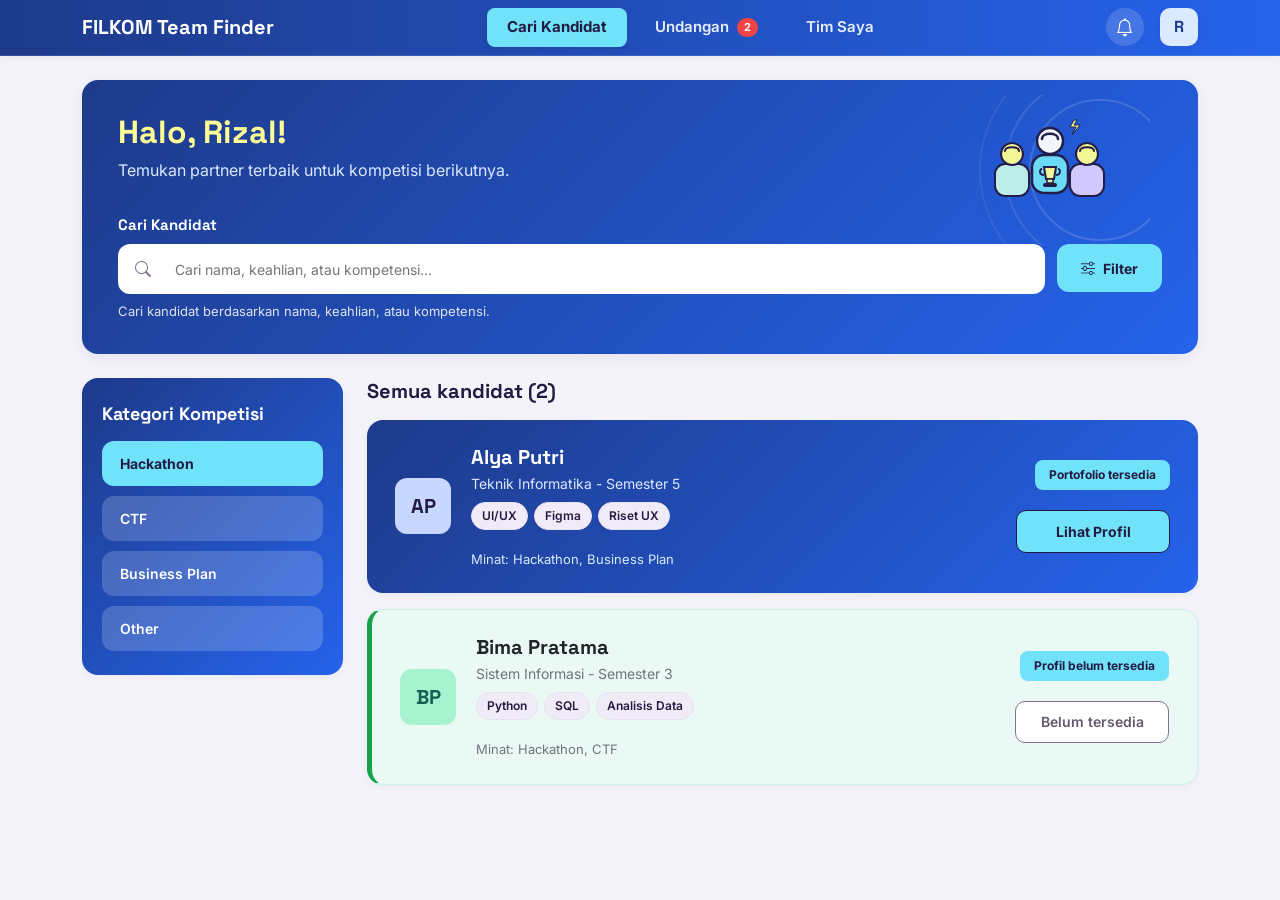
==== commit c41e1122: "Refactor profile and team screens for improved layout and accessibility; remove unused screens-cache" ====
--- a/index.html
+++ b/index.html
@@ -10,622 +10,63 @@
   <link href="https://fonts.googleapis.com/css2?family=Inter:wght@400;500;600;700&family=Space+Grotesk:wght@600;700&display=swap" rel="stylesheet">
   
   <link href="https://cdn.jsdelivr.net/npm/bootstrap@5.3.3/dist/css/bootstrap.min.css" rel="stylesheet">
-  
   <link rel="stylesheet" href="https://cdn.jsdelivr.net/npm/bootstrap-icons@1.11.3/font/bootstrap-icons.min.css">
-  
   <link rel="stylesheet" href="css/style.css">
 </head>
 <body>
 
   <header class="app-header">
     <div class="container d-flex align-items-center justify-content-between py-2">
-      <a href="#" class="brand-title" onclick="navigateToScreen('screen-dashboard'); return false;">
-        <i class="bi bi-compass-fill text-primary fs-4"></i>
+      <a href="#" class="brand-title" id="brandLogo">
         <span>FILKOM Team Finder</span>
-        <span class="brand-badge d-none d-sm-inline-block">UB</span>
       </a>
 
-      <!-- Desktop Navigation Tabs -->
+      <!-- Navigasi desktop: tanpa ikon simbol -->
       <nav class="d-none d-md-flex align-items-center gap-2" aria-label="Navigasi Utama">
         <button class="nav-tab-btn active" data-target-screen="screen-dashboard" aria-current="page">
-          <i class="bi bi-search"></i>
           <span>Cari Kandidat</span>
         </button>
         <button class="nav-tab-btn" data-target-screen="screen-invitations">
-          <i class="bi bi-envelope-paper"></i>
           <span>Undangan</span>
           <span class="nav-badge-pill" id="unreadBadgeCount">2</span>
         </button>
         <button class="nav-tab-btn" data-target-screen="screen-team">
-          <i class="bi bi-people-fill"></i>
           <span>Tim Saya</span>
         </button>
       </nav>
 
-      <!-- Right Action Items (Notification & Profile) -->
       <div class="d-flex align-items-center gap-3">
-        <button class="icon-button position-relative" aria-label="Notifikasi" title="Notifikasi Baru" onclick="navigateToScreen('screen-invitations')">
+        <span class="icon-button notification-indicator" aria-label="Notifikasi" title="Notifikasi">
           <i class="bi bi-bell"></i>
-          <span class="notification-dot"></span>
-        </button>
-        <div class="d-flex align-items-center gap-2">
-          <div class="user-avatar-btn" title="Rizal - Akun Mahasiswa">R</div>
-          <div class="d-none d-lg-block text-start">
-            <div class="fw-bold fs-6 lh-1">Rizal</div>
-            <span class="text-caption text-muted">Ketua Tim</span>
-          </div>
+        </span>
+        <div class="d-flex align-items-center">
+          <div class="user-avatar-btn" title="Rizal — Ketua Tim">R</div>
         </div>
       </div>
     </div>
   </header>
 
-  <main class="container my-4">
+  <main class="container my-4" id="mainContainer"></main>
 
-    <!-- Layer 1 — Dashboard / Cari Kandidat -->
+  <div id="modalContainer"></div>
 
-    <section id="screen-dashboard" aria-labelledby="dashboardHeroTitle">
-      <div class="hero-banner">
-        <div class="row align-items-center">
-          <div class="col-12 col-md-8">
-            <h1 id="dashboardHeroTitle" class="hero-title">
-              Halo, <span class="hero-title-accent">Rizal!</span>
-            </h1>
-            <p>Temukan partner terbaik untuk kompetisi berikutnya dengan kecocokan keahlian terverifikasi.</p>
-          </div>
-          <div class="col-md-4 d-none d-md-block text-end">
-            <svg class="hero-illustration" width="130" height="90" viewBox="0 0 130 90" fill="none" xmlns="http://www.w3.org/2000/svg">
-              <circle cx="35" cy="45" r="28" fill="#FDFF94" fill-opacity="0.3"/>
-              <circle cx="85" cy="40" r="38" fill="#70E2F9" fill-opacity="0.25"/>
-              <path d="M45 55L65 32L85 55H45Z" fill="#FDFF94"/>
-              <circle cx="65" cy="22" r="8" fill="#FDFF94"/>
-            </svg>
-          </div>
-        </div>
-      </div>
-
-      <!-- Search Bar & Controls -->
-      <div class="search-container">
-        <label for="candidateSearchInput" class="search-label">Cari Kandidat</label>
-        <div class="search-input-group">
-          <div class="search-input-wrapper">
-            <i class="bi bi-search" aria-hidden="true"></i>
-            <input type="text" id="candidateSearchInput" class="search-input" placeholder="Cari nama kandidat, keahlian (UI/UX, Python), atau prodi..." autocomplete="off">
-          </div>
-          <button type="button" class="btn-filter-trigger" id="btnOpenFilterModal" aria-haspopup="dialog">
-            <i class="bi bi-sliders"></i>
-            <span>Filter</span>
-          </button>
-        </div>
-        <p class="search-helper-text">
-          <i class="bi bi-info-circle"></i>
-          <span>Gunakan kata kunci keahlian spesifik atau minat lomba untuk pencarian akurat.</span>
-        </p>
-      </div>
-
-      <div class="row">
-        <!-- Sidebar Filter Kategori -->
-        <aside class="col-12 col-lg-3 mb-4 mb-lg-0">
-          <div class="category-sidebar">
-            <h2 class="filter-sidebar-title">
-              <i class="bi bi-grid-fill text-primary"></i>
-              <span>Kategori Kompetisi</span>
-            </h2>
-            <div class="category-chip-group" role="tablist" aria-label="Filter Kategori">
-              <button class="category-chip active" data-category="Semua" role="tab" aria-selected="true">
-                <span>Semua Kategori</span>
-                <span class="category-count">2</span>
-              </button>
-              <button class="category-chip" data-category="Hackathon" role="tab" aria-selected="false">
-                <span>Hackathon</span>
-                <span class="category-count">2</span>
-              </button>
-              <button class="category-chip" data-category="CTF" role="tab" aria-selected="false">
-                <span>CTF (Cyber Security)</span>
-                <span class="category-count">1</span>
-              </button>
-              <button class="category-chip" data-category="Business Plan" role="tab" aria-selected="false">
-                <span>Business Plan</span>
-                <span class="category-count">1</span>
-              </button>
-              <button class="category-chip" data-category="Other" role="tab" aria-selected="false">
-                <span>Other</span>
-                <span class="category-count">0</span>
-              </button>
-            </div>
-          </div>
-        </aside>
-
-        <!-- Daftar Kandidat -->
-        <section class="col-12 col-lg-9" aria-labelledby="candidatesCountLabel">
-          <div class="candidates-header">
-            <h2 id="candidatesCountLabel" class="candidates-count-title">Semua kandidat (2)</h2>
-          </div>
-
-          <div id="candidatesLoadingSpinner" class="loading-box d-none" aria-live="polite">
-            <div class="custom-spinner"></div>
-            <p class="text-secondary fw-semibold">Memuat kandidat yang sesuai...</p>
-          </div>
-
-          <!-- Empty State -->
-          <div id="candidatesEmptyState" class="empty-state-box d-none" aria-live="polite">
-            <div class="empty-state-icon">
-              <i class="bi bi-person-x"></i>
-            </div>
-            <h3 class="empty-state-title">Kandidat Tidak Ditemukan</h3>
-            <p class="empty-state-desc">
-              Tidak ada kandidat yang cocok dengan kata kunci <span id="emptyStateQueryText" class="fw-bold text-primary">"zzz"</span>. Cobalah mencari keahlian lain atau reset filter.
-            </p>
-            <button class="btn-cta-cyan" id="btnResetSearch">
-              <i class="bi bi-arrow-counterclockwise"></i>
-              <span>Reset Pencarian</span>
-            </button>
-          </div>
-
-          <!-- Candidates Dynamic Grid -->
-          <div id="candidatesListContainer" class="row">
-          </div>
-        </section>
-      </div>
-    </section>
-
-    <!-- LAYAR 2  -->
-    <section id="screen-profile" class="d-none" aria-labelledby="profileCandidateName">
-      <div>
-        <a href="#" class="back-nav-btn" id="btnBackToDashboard">
-          <i class="bi bi-arrow-left"></i>
-          <span class="d-none d-md-inline">&larr; Cari Kandidat</span>
-          <span class="d-inline d-md-none">&larr; Profil Kandidat</span>
-        </a>
-      </div>
-
-      <!-- 2-Column Responsive Layout -->
-      <div class="row g-4">
-        <!-- Left Aside: Candidate Profile Card -->
-        <aside class="col-12 col-lg-4">
-          <div class="profile-card-aside">
-            <div class="profile-avatar-large" aria-hidden="true">AP</div>
-            <h2 id="profileCandidateName">Alya Putri</h2>
-            <div class="profile-sub">Teknik Informatika &bull; Semester 5</div>
-            
-            <p class="text-light" style="font-size: 14px; opacity: 0.95;">
-              Mahasiswa Teknik Informatika peminatan Human-Computer Interaction & UI/UX Design dengan pengalaman riset pengguna dan perancangan prototipe web/mobile.
-            </p>
-
-            <div class="profile-section-title">Keahlian Utama</div>
-            <div class="profile-tag-group">
-              <span class="profile-tag-pill">UI/UX</span>
-              <span class="profile-tag-pill">Figma</span>
-              <span class="profile-tag-pill">Riset UX</span>
-              <span class="profile-tag-pill">Wireframing</span>
-            </div>
-
-            <div class="profile-section-title">Minat Kompetisi</div>
-            <div class="profile-tag-group">
-              <span class="profile-tag-pill">Hackathon</span>
-              <span class="profile-tag-pill">Business Plan</span>
-            </div>
-
-            <div class="profile-section-title">Indeks Prestasi Kumulatif</div>
-            <div class="d-flex align-items-center gap-2 mb-4">
-              <span class="stat-number text-white">3.88</span>
-              <span class="text-caption text-light">/ 4.00</span>
-            </div>
-
-            <div class="pt-2">
-              <button class="btn-cta-cyan w-100 py-3 fs-6" id="btnOpenInviteModal">
-                <i class="bi bi-send-fill"></i>
-                <span>Undang ke Tim</span>
-              </button>
-            </div>
-          </div>
-        </aside>
-
-        <!-- Right Section: Portofolio Kandidat -->
-        <section class="col-12 col-lg-8" aria-labelledby="portfolioSectionTitle">
-          <div class="d-flex align-items-center justify-content-between mb-3">
-            <h2 id="portfolioSectionTitle" class="h2 mb-0">Portofolio & Pengalaman</h2>
-            <span class="badge bg-white text-primary border px-3 py-2 rounded-pill fw-semibold">
-              <i class="bi bi-award-fill text-warning me-1"></i> Terverifikasi
-            </span>
-          </div>
-
-          <!-- Portfolio Card 1 -->
-          <article class="portfolio-card-purple" aria-labelledby="portTitle1">
-            <div class="portfolio-header">
-              <h3 id="portTitle1" class="portfolio-title">KantinKu — Prototipe Aplikasi</h3>
-              <span class="portfolio-status-link">
-                <i class="bi bi-box-arrow-up-right"></i>
-                <span>Prototipe Figma</span>
-              </span>
-            </div>
-            <p style="color: #4A257B; margin-bottom: 12px;">
-              Perancangan antarmuka dan alur pemesanan makanan kantin FILKOM secara daring untuk mengatasi penumpukan antrean pada jam istirahat. Menggunakan metodologi Design Thinking.
-            </p>
-            <div class="portfolio-preview-box">
-              <div class="portfolio-icon-box">
-                <i class="bi bi-phone"></i>
-              </div>
-              <div>
-                <strong class="d-block text-dark">Mobile Application Design & Flow</strong>
-                <span style="font-size: 13px; color: #58338C;">24 Layar Antarmuka, Design System, & Interactive High-Fidelity Prototype</span>
-              </div>
-            </div>
-            <div class="d-flex flex-wrap gap-2 pt-1">
-              <span class="badge bg-white text-dark border rounded-pill">UI/UX Mobile</span>
-              <span class="badge bg-white text-dark border rounded-pill">User Flow</span>
-              <span class="badge bg-white text-dark border rounded-pill">Design System</span>
-            </div>
-          </article>
-
-          <!-- Portfolio Card 2 -->
-          <article class="portfolio-card-mint" aria-labelledby="portTitle2">
-            <div class="portfolio-header">
-              <h3 id="portTitle2" class="portfolio-title">Riset UX — Perpustakaan Digital</h3>
-              <span class="portfolio-status-link">
-                <i class="bi bi-file-earmark-text"></i>
-                <span>Laporan Usability</span>
-              </span>
-            </div>
-            <p style="color: #175F52; margin-bottom: 12px;">
-              Pengujian kegunaan (usability testing) pada platform katalog daring perpustakaan dengan metode System Usability Scale (SUS) bersama 15 mahasiswa sebagai partisipan.
-            </p>
-            <div class="portfolio-preview-box">
-              <div class="portfolio-icon-box">
-                <i class="bi bi-journal-check"></i>
-              </div>
-              <div>
-                <strong class="d-block text-dark">Usability Evaluation & Insight Report</strong>
-                <span style="font-size: 13px; color: #206E60;">Peningkatan skor SUS dari 58 (Marginal) menjadi 82 (Excellent) pada rekomendasi desain</span>
-              </div>
-            </div>
-            <div class="d-flex flex-wrap gap-2 pt-1">
-              <span class="badge bg-white text-dark border rounded-pill">Riset UX</span>
-              <span class="badge bg-white text-dark border rounded-pill">Usability Testing</span>
-              <span class="badge bg-white text-dark border rounded-pill">SUS Metrik</span>
-            </div>
-          </article>
-        </section>
-      </div>
-    </section>
-
-    <!-- LAYAR 4 — Status & Notifikasi -->
-    <section id="screen-invitations" class="d-none" aria-labelledby="invitationsScreenTitle">
-      <div class="d-flex align-items-center justify-content-between mb-4">
-        <div>
-          <h1 id="invitationsScreenTitle" class="h1 mb-1">Status & Undangan</h1>
-          <p class="mb-0">Pantau proses rekrutmen anggota tim lomba secara real-time.</p>
-        </div>
-      </div>
-
-      <!-- 3 Dynamic Summary Cards (Menunggu, Diterima, Ditolak) -->
-      <div class="summary-cards-grid">
-        <!-- Menunggu (Pending) -->
-        <div class="summary-card dual-signifier-card status-pending">
-          <div class="summary-card-header">
-            <span class="summary-card-title">Menunggu</span>
-            <div class="summary-icon-pill status-badge-pending">
-              <i class="bi bi-clock-fill"></i>
-            </div>
-          </div>
-          <div class="stat-number text-dark" id="countPending">2</div>
-          <span class="text-caption text-muted mt-2">Menunggu konfirmasi mahasiswa</span>
-        </div>
-
-        <!-- Diterima (Accepted) -->
-        <div class="summary-card dual-signifier-card status-accepted">
-          <div class="summary-card-header">
-            <span class="summary-card-title">Diterima</span>
-            <div class="summary-icon-pill status-badge-accepted">
-              <i class="bi bi-check-circle-fill"></i>
-            </div>
-          </div>
-          <div class="stat-number text-dark" id="countAccepted">1</div>
-          <span class="text-caption text-muted mt-2">Telah bergabung dengan tim</span>
-        </div>
-
-        <!-- Ditolak (Rejected) -->
-        <div class="summary-card dual-signifier-card status-rejected">
-          <div class="summary-card-header">
-            <span class="summary-card-title">Ditolak</span>
-            <div class="summary-icon-pill status-badge-rejected">
-              <i class="bi bi-x-circle-fill"></i>
-            </div>
-          </div>
-          <div class="stat-number text-dark" id="countRejected">1</div>
-          <span class="text-caption text-muted mt-2">Kandidat menolak undangan</span>
-        </div>
-      </div>
-
-      <!-- Status Update Alert Banner -->
-      <div class="status-update-banner" id="statusUpdateBanner" role="status">
-        <div class="status-update-text">
-          <i class="bi bi-bell-fill fs-5"></i>
-          <span><strong id="statusUpdateCountText">2 pembaruan status</strong> rekrutmen belum ditinjau oleh Anda.</span>
-        </div>
-        <button class="btn btn-sm btn-outline-dark rounded-pill" id="btnDismissUpdateBanner">
-          Tandai Dibaca
-        </button>
-      </div>
-
-      <!-- Filter Status Tabs -->
-      <div class="status-filter-tabs" role="tablist" aria-label="Filter Status Undangan">
-        <button class="status-tab-btn active" data-status="Semua" role="tab" aria-selected="true">Semua</button>
-        <button class="status-tab-btn" data-status="Menunggu" role="tab" aria-selected="false">Menunggu</button>
-        <button class="status-tab-btn" data-status="Diterima" role="tab" aria-selected="false">Diterima</button>
-        <button class="status-tab-btn" data-status="Ditolak" role="tab" aria-selected="false">Ditolak</button>
-      </div>
-
-      <!-- Desktop View: Semantic HTML Table -->
-      <div class="invitation-table-container">
-        <table class="invitation-table" aria-label="Daftar Undangan Kandidat">
-          <thead>
-            <tr>
-              <th scope="col">Kandidat</th>
-              <th scope="col">Peran / Posisi</th>
-              <th scope="col">Tanggal Kirim</th>
-              <th scope="col">Status</th>
-              <th scope="col">Aksi</th>
-            </tr>
-          </thead>
-          <tbody id="invitationsTableBody">\
-          </tbody>
-        </table>
-      </div>
-
-      <!-- Mobile View: Stacked Cards (Dual Signifier) -->
-      <div class="mobile-stacked-cards" id="invitationsMobileList" aria-label="Daftar Undangan Kandidat Versi Mobile">
-      </div>
-    </section>
-
-    <!-- LAYAR 5 — Halaman Manajemen Tim (Tim Saya) -->
-    <section id="screen-team" class="d-none" aria-labelledby="teamScreenTitle">
-      <div class="d-flex align-items-center justify-content-between mb-4">
-        <div>
-          <h1 id="teamScreenTitle" class="h1 mb-1">Manajemen Tim</h1>
-          <p class="mb-0">Kelola komposisi peran dan kesiapan tim lomba Anda.</p>
-        </div>
-      </div>
-
-      <div class="row g-4">
-        <!-- Left Aside: Kartu Biru Tim Nalar -->
-        <aside class="col-12 col-lg-4">
-          <div class="team-aside-card">
-            <span class="team-badge-pill">Kategori kompetisi: Hackathon</span>
-            <h2>Tim Nalar</h2>
-            <p>
-              Fokus pada pengembangan solusi digital inovatif untuk kebutuhan sivitas akademika FILKOM UB.
-            </p>
-
-            <div class="mb-4">
-              <div class="text-caption text-light mb-1">Target Kompetisi</div>
-              <strong class="text-white">Gemastik / Hackathon Nasional 2026</strong>
-            </div>
-
-            <button class="btn-cta-cyan w-100 py-3" id="btnViewInvitationsFromTeam">
-              <i class="bi bi-envelope-paper-fill"></i>
-              <span>Lihat Undangan</span>
-            </button>
-          </div>
-        </aside>
-
-        <!-- Right Section: Progres Tim & Daftar Posisi -->
-        <section class="col-12 col-lg-8" aria-labelledby="progressTitle">
-          <!-- Team Progress Card -->
-          <div class="team-progress-card">
-            <div class="team-progress-header">
-              <div>
-                <h3 id="progressTitle" class="h3 mb-1">Progres Pembentukan Tim</h3>
-                <div class="fw-bold fs-5 text-primary" id="teamProgressText">1 dari 3 posisi terisi</div>
-              </div>
-              <div class="d-flex gap-2">
-                <span class="badge status-badge-accepted"><span id="teamFilledCount">1</span> Terisi</span>
-                <span class="badge status-badge-pending"><span id="teamPendingCount">1</span> Menunggu</span>
-                <span class="badge status-badge-vacant"><span id="teamVacantCount">1</span> Kosong</span>
-              </div>
-            </div>
-
-            <!-- Custom Progress Bar -->
-            <div class="progress-bar-custom" role="progressbar" aria-valuenow="33" aria-valuemin="0" aria-valuemax="100">
-              <div class="progress-fill-custom" id="teamProgressBarFill" style="width: 33%;"></div>
-            </div>
-
-            <p class="progress-note">
-              <i class="bi bi-info-circle-fill text-muted"></i>
-              <span>Menunggu belum dihitung sebagai posisi terisi.</span>
-            </p>
-          </div>
-
-          <!-- Daftar Anggota dan Posisi Tim -->
-          <h3 class="h3 mb-3">Anggota dan Posisi Tim</h3>
-          <div class="positions-container" id="teamSlotsContainer">
-            <!-- Diisi secara dinamis oleh JavaScript -->
-          </div>
-        </section>
-      </div>
-    </section>
-
-  </main>
-
-  <!-- LAYAR 3 — Jendela Kirim Undangan (Modal & Bottom Sheet) -->
-  <dialog id="inviteDialog" class="invite-dialog" aria-labelledby="inviteModalTitle">
-    <div class="modal-header-custom">
-      <h3 id="inviteModalTitle" class="modal-title-custom">Undang Alya Putri ke Tim?</h3>
-      <button type="button" class="btn-close-custom" id="btnCloseInviteDialog" aria-label="Tutup Jendela">
-        <i class="bi bi-x-lg"></i>
-      </button>
-    </div>
-
-    <div class="modal-body-custom">
-      <div class="modal-candidate-summary">
-        <div class="modal-avatar-mini" aria-hidden="true">AP</div>
-        <div>
-          <strong class="d-block text-white fs-6">Alya Putri</strong>
-          <span class="text-caption text-light">Teknik Informatika &bull; Semester 5</span>
-        </div>
-      </div>
-
-      <!-- Warning / Consequence Text -->
-      <div class="modal-consequence-text">
-        <i class="bi bi-exclamation-triangle-fill text-warning me-1"></i>
-        <span>Undangan akan dikirimkan ke Alya Putri. Kuota posisi pada tim Anda akan dicadangkan hingga kandidat merespons.</span>
-      </div>
-
-      <!-- Role Selection Fieldset -->
-      <fieldset class="role-fieldset">
-        <legend class="role-legend">Pilih Posisi / Peran Tim</legend>
-        
-        <div class="role-radio-group">
-          <!-- UI/UX Designer -->
-          <label class="role-radio-label">
-            <input type="radio" name="selectedRole" value="UI/UX Designer" class="role-radio-input">
-            <div class="role-info-text">
-              <span class="role-title">UI/UX Designer</span>
-              <span class="role-desc">Merancang wireframe, user flow, dan antarmuka interaktif</span>
-            </div>
-          </label>
-
-          <!-- Frontend Developer -->
-          <label class="role-radio-label">
-            <input type="radio" name="selectedRole" value="Frontend Developer" class="role-radio-input">
-            <div class="role-info-text">
-              <span class="role-title">Frontend Developer</span>
-              <span class="role-desc">Mengimplementasikan antarmuka ke kode web/aplikasi</span>
-            </div>
-          </label>
-
-          <!-- Backend Developer -->
-          <label class="role-radio-label">
-            <input type="radio" name="selectedRole" value="Backend Developer" class="role-radio-input">
-            <div class="role-info-text">
-              <span class="role-title">Backend Developer</span>
-              <span class="role-desc">Mengembangkan API, basis data, dan arsitektur server</span>
-            </div>
-          </label>
-
-          <!-- Data Analyst -->
-          <label class="role-radio-label">
-            <input type="radio" name="selectedRole" value="Data Analyst" class="role-radio-input">
-            <div class="role-info-text">
-              <span class="role-title">Data Analyst</span>
-              <span class="role-desc">Mengolah dataset, visualisasi insight, dan statistik</span>
-            </div>
-          </label>
-        </div>
-      </fieldset>
-
-      <!-- Inline Validation Error -->
-      <div id="inviteErrorAlert" class="modal-error-alert" role="alert" tabindex="-1">
-        <i class="bi bi-exclamation-circle-fill"></i>
-        <span>Pilih tepat satu peran sebelum mengirim.</span>
-      </div>
-    </div>
-
-    <div class="modal-footer-custom">
-      <button type="button" class="btn-secondary-light" id="btnCancelInvite">
-        Batal
-      </button>
-      <button type="button" class="btn-cta-cyan" id="btnSubmitInvite">
-        <i class="bi bi-send-fill"></i>
-        <span>Kirim Undangan</span>
-      </button>
-    </div>
-  </dialog>
-
-  <!-- Filter Modal / Dialog (Program Studi & Keahlian) -->
-  <dialog id="filterDialog" class="filter-dialog" aria-labelledby="filterDialogTitle">
-    <div class="modal-header-custom">
-      <h3 id="filterDialogTitle" class="modal-title-custom">Filter Pencarian Kandidat</h3>
-      <button type="button" class="btn-close-custom" id="btnCloseFilterDialog" aria-label="Tutup Dialog Filter">
-        <i class="bi bi-x-lg"></i>
-      </button>
-    </div>
-
-    <div class="modal-body-custom">
-      <!-- Filter Program Studi -->
-      <div class="mb-4">
-        <label class="fw-bold mb-2 d-block text-primary">Program Studi (FILKOM)</label>
-        <div class="checkbox-pill-grid">
-          <label class="checkbox-pill-label">
-            <input type="checkbox" name="filterProdi" value="Teknik Informatika">
-            <span>Teknik Informatika</span>
-          </label>
-          <label class="checkbox-pill-label">
-            <input type="checkbox" name="filterProdi" value="Sistem Informasi">
-            <span>Sistem Informasi</span>
-          </label>
-          <label class="checkbox-pill-label">
-            <input type="checkbox" name="filterProdi" value="Teknologi Informasi">
-            <span>Teknologi Informasi</span>
-          </label>
-          <label class="checkbox-pill-label">
-            <input type="checkbox" name="filterProdi" value="Teknik Komputer">
-            <span>Teknik Komputer</span>
-          </label>
-          <label class="checkbox-pill-label">
-            <input type="checkbox" name="filterProdi" value="Pendidikan Teknologi Informasi">
-            <span>Pendidikan TI</span>
-          </label>
-        </div>
-      </div>
-
-      <!-- Filter Keahlian -->
-      <div class="mb-2">
-        <label class="fw-bold mb-2 d-block text-primary">Keahlian Spesifik</label>
-        <div class="checkbox-pill-grid">
-          <label class="checkbox-pill-label">
-            <input type="checkbox" name="filterSkill" value="UI/UX">
-            <span>UI/UX</span>
-          </label>
-          <label class="checkbox-pill-label">
-            <input type="checkbox" name="filterSkill" value="Figma">
-            <span>Figma</span>
-          </label>
-          <label class="checkbox-pill-label">
-            <input type="checkbox" name="filterSkill" value="Python">
-            <span>Python</span>
-          </label>
-          <label class="checkbox-pill-label">
-            <input type="checkbox" name="filterSkill" value="SQL">
-            <span>SQL</span>
-          </label>
-          <label class="checkbox-pill-label">
-            <input type="checkbox" name="filterSkill" value="Riset UX">
-            <span>Riset UX</span>
-          </label>
-          <label class="checkbox-pill-label">
-            <input type="checkbox" name="filterSkill" value="Analisis Data">
-            <span>Analisis Data</span>
-          </label>
-        </div>
-      </div>
-    </div>
-
-    <div class="modal-footer-custom">
-      <button type="button" class="btn-secondary-light" id="btnResetFilters">Reset</button>
-      <button type="button" class="btn-cta-cyan" id="btnApplyFilters">Terapkan Filter</button>
-    </div>
-  </dialog>
-
-  <!-- Mobile Fixed Bottom Navigation (< 768px) -->
   <nav class="mobile-bottom-nav" aria-label="Navigasi Bawah Seluler">
     <button class="bottom-nav-item active" data-target-screen="screen-dashboard" aria-current="page">
       <i class="bi bi-search"></i>
-      <span>Cari</span>
+      <span>Cari Kandidat</span>
     </button>
     <button class="bottom-nav-item" data-target-screen="screen-invitations">
-      <i class="bi bi-envelope-paper"></i>
+      <i class="bi bi-envelope"></i>
       <span>Undangan</span>
     </button>
     <button class="bottom-nav-item" data-target-screen="screen-team">
-      <i class="bi bi-people-fill"></i>
+      <i class="bi bi-people"></i>
       <span>Tim Saya</span>
     </button>
   </nav>
 
-  <!-- Toast Notification Container -->
   <div id="toastContainer" class="toast-container-custom" aria-live="polite"></div>
 
-  <!-- Vanilla JavaScript Application Logic -->
   <script src="js/app.js"></script>
 </body>
 </html>
--- a/css/style.css
+++ b/css/style.css
@@ -1,5 +1,3 @@
-/* 1. CSS Custom Properties / Design Tokens */
-
 :root {
   --font-heading: 'Space Grotesk', -apple-system, BlinkMacSystemFont, 'Segoe UI', Roboto, sans-serif;
   --font-body: 'Inter', -apple-system, BlinkMacSystemFont, 'Segoe UI', Roboto, sans-serif;
@@ -59,7 +57,6 @@
   --shadow-sheet: 0 -8px 30px rgba(36, 27, 66, 0.2);
 }
 
-/* 2. Base & Typography Resets */
 
 *, *::before, *::after {
   box-sizing: border-box;
@@ -145,10 +142,10 @@
   outline-offset: 2px !important;
 }
 
-/* 3. Header & Navigation (Adaptif Desktop vs Mobile) */
+
 .app-header {
-  background-color: var(--bg-surface);
-  border-bottom: 1px solid var(--border-light);
+  background: linear-gradient(90deg, #1E3A8A 0%, #2563EB 100%);
+  border-bottom: 1px solid rgba(255, 255, 255, 0.12);
   position: sticky;
   top: 0;
   z-index: 1020;
@@ -159,7 +156,7 @@
   font-family: var(--font-heading);
   font-weight: 700;
   font-size: 20px;
-  color: var(--text-primary);
+  color: #FFFFFF !important;
   display: flex;
   align-items: center;
   gap: 8px;
@@ -167,24 +164,25 @@
 }
 
 .brand-badge {
-  background: var(--hero-gradient);
-  color: #FFFFFF;
+  display: none;
+}
+
+/* Nama ketua tim di header */
+.user-name-label {
   font-family: var(--font-body);
-  font-size: 11px;
-  font-weight: 700;
-  padding: 3px 8px;
-  border-radius: var(--radius-xs);
-  letter-spacing: 0.5px;
+  font-size: 14px;
+  font-weight: 600;
+  color: rgba(255,255,255,0.9);
 }
 
 .nav-tab-btn {
   font-family: var(--font-body);
   font-size: 15px;
   font-weight: 600;
-  color: var(--text-secondary);
+  color: rgba(255, 255, 255, 0.9);
   background: transparent;
   border: none;
-  padding: 10px 18px;
+  padding: 8px 20px;
   border-radius: var(--radius-pill);
   cursor: pointer;
   transition: all 0.2s ease;
@@ -195,15 +193,16 @@
 }
 
 .nav-tab-btn:hover {
-  background-color: #EEE8F5;
-  color: var(--text-primary);
+  background-color: rgba(255, 255, 255, 0.15);
+  color: #FFFFFF;
 }
 
 .nav-tab-btn.active {
   background-color: var(--accent-cyan);
   color: var(--accent-cyan-text);
-  border: 1px solid var(--accent-cyan-border);
-  box-shadow: 0 2px 4px rgba(36, 27, 66, 0.1);
+  border: none;
+  font-weight: 700;
+  box-shadow: 0 2px 4px rgba(36, 27, 66, 0.15);
 }
 
 .nav-badge-pill {
@@ -216,29 +215,29 @@
 }
 
 .user-avatar-btn {
-  width: 40px;
-  height: 40px;
-  border-radius: 50%;
-  background: var(--hero-gradient);
-  color: #FFFFFF;
+  width: 38px;
+  height: 38px;
+  border-radius: 10px; /* agak ngotak */
+  background: #DBEAFE;
+  color: #1E3A8A;
   font-family: var(--font-heading);
   font-weight: 700;
   font-size: 16px;
   display: flex;
   align-items: center;
   justify-content: center;
-  border: 2px solid #FFFFFF;
+  border: none;
   box-shadow: var(--shadow-sm);
   cursor: pointer;
 }
 
 .icon-button {
-  width: 40px;
-  height: 40px;
+  width: 38px;
+  height: 38px;
   border-radius: 50%;
-  background-color: #F0EDF7;
-  border: 1px solid var(--border-light);
-  color: var(--text-primary);
+  background-color: rgba(255, 255, 255, 0.15);
+  border: none;
+  color: #FFFFFF;
   display: inline-flex;
   align-items: center;
   justify-content: center;
@@ -249,7 +248,8 @@
 }
 
 .icon-button:hover {
-  background-color: #E2DBEE;
+  background-color: rgba(255, 255, 255, 0.25);
+  color: #FFFFFF;
 }
 
 .notification-dot {
@@ -297,74 +297,158 @@
   font-size: 11px;
   font-weight: 600;
   cursor: pointer;
-  padding: 6px 12px;
-  border-radius: var(--radius-sm);
+  padding: 6px 16px;
+  border-radius: var(--radius-pill);
   transition: all 0.2s ease;
-  flex: 1;
   position: relative;
 }
 
 .bottom-nav-item i {
-  font-size: 20px;
+  font-size: 18px;
 }
 
 .bottom-nav-item.active {
-  color: var(--focus-purple);
-}
-
-.bottom-nav-item.active::after {
-  content: '';
-  position: absolute;
-  top: 0;
-  left: 50%;
-  transform: translateX(-50%);
-  width: 32px;
-  height: 3px;
-  background-color: var(--focus-purple);
-  border-radius: 0 0 3px 3px;
-}
-
-/* 4. Hero Banner (Gradient Biru & Kuning) */
-.hero-banner {
+  background-color: var(--accent-cyan);
+  color: var(--accent-cyan-text);
+  font-weight: 700;
+}
+
+
+.hero-banner,
+.hero-banner-unified {
   background: var(--hero-gradient);
-  border-radius: var(--radius-xl);
-  color: #FFFFFF;
-  padding: 32px 28px;
+  border-radius: 16px; /* agak ngotak */
+  color: #FFFFFF;
+  padding: 32px 36px;
   margin-bottom: 24px;
   box-shadow: var(--shadow-md);
   position: relative;
   overflow: hidden;
 }
 
-.hero-banner h1, .hero-banner .hero-title {
-  color: #FFFFFF;
-  margin-bottom: 8px;
+.hero-banner h1, 
+.hero-banner-unified .hero-title {
+  color: #FFFFFF;
+  font-size: 32px;
+  font-weight: 700;
+  margin-bottom: 6px;
 }
 
 .hero-title-accent {
   color: var(--hero-title-accent);
 }
 
-.hero-banner p {
-  color: #E0E7FF;
+.hero-banner p,
+.hero-banner-unified .hero-subtitle {
+  color: #DBEAFE;
   font-size: 16px;
-  margin-bottom: 0;
-  max-width: 520px;
+  margin-bottom: 20px;
+  max-width: 560px;
+}
+
+.hero-search-embedded {
+  max-width: 680px;
+}
+
+.hero-search-label {
+  display: block;
+  font-family: var(--font-heading);
+  font-size: 15px;
+  font-weight: 700;
+  color: #FFFFFF;
+  margin-bottom: 8px;
+}
+
+.hero-search-embedded .search-input-group {
+  display: flex;
+  gap: 12px;
+  margin-bottom: 8px;
+}
+
+.hero-search-embedded .search-input-wrapper {
+  display: flex;
+  align-items: center;
+  gap: 8px;
+  padding: 0.5rem 1rem;
+  border-radius: var(--radius-md);
+  background-color: #ffffff;
+}
+
+.hero-search-embedded .search-input-wrapper i {
+  margin-right: 8px;
+  color: #9ca3af;
+}
+
+.hero-search-embedded .search-input-wrapper input {
+  flex: 1;
+  padding-left: 0;
+  border: none;
+  outline: none;
+}
+
+.hero-search-embedded .search-input-wrapper {
+  flex: 1;
+  position: relative;
+  display: flex;
+  align-items: center;
+  background: #FFFFFF;
+  border-radius: 12px; /* agak ngotak */
+  padding: 0 16px;
+  border: 1px solid rgba(255, 255, 255, 0.4);
+}
+
+.hero-search-embedded .search-input-wrapper i {
+  color: #80718F;
+  font-size: 16px;
+  margin-right: 12px;
+}
+
+.hero-search-embedded .search-input {
+  width: 100%;
+  border: none;
+  background: transparent;
+  padding: 12px 0;
+  font-size: 14px;
+  color: var(--text-primary);
+  outline: none;
+}
+
+.hero-search-embedded .btn-filter-trigger {
+  background: var(--accent-cyan);
+  color: var(--accent-cyan-text);
+  border: none;
+  border-radius: 12px; /* agak ngotak */
+  padding: 12px 24px;
+  font-weight: 700;
+  font-size: 14px;
+  display: inline-flex;
+  align-items: center;
+  gap: 8px;
+  cursor: pointer;
+  transition: all 0.2s ease;
+}
+
+.hero-search-embedded .search-helper-text {
+  font-size: 13px;
+  color: rgba(255, 255, 255, 0.85);
+  margin: 0;
 }
 
 .hero-illustration {
   position: absolute;
   right: 24px;
   bottom: 12px;
-  opacity: 0.9;
+  opacity: 0.95;
   pointer-events: none;
 }
 
 @media (max-width: 767px) {
-  .hero-banner {
+  .hero-banner,
+  .hero-banner-unified {
     padding: 24px 20px;
   }
-  .hero-banner h1 {
+  .hero-banner h1,
+  .hero-banner-unified .hero-title {
     font-size: 24px;
   }
   .hero-illustration {
@@ -372,7 +456,7 @@
   }
 }
 
-/* 5. Search Bar & Filter Controls */
+
 .search-container {
   background-color: var(--bg-surface);
   border-radius: var(--radius-lg);
@@ -463,36 +547,33 @@
 }
 
 .category-sidebar {
-  background-color: var(--bg-surface);
-  border-radius: var(--radius-lg);
-  padding: 20px;
+  background: var(--hero-gradient);
+  border-radius: 16px; /* agak ngotak */
+  padding: 24px 20px;
   box-shadow: var(--shadow-sm);
-  border: 1px solid var(--border-light);
+  color: #FFFFFF;
 }
 
 .filter-sidebar-title {
   font-family: var(--font-heading);
-  font-size: 16px;
-  font-weight: 700;
-  color: var(--text-primary);
-  margin-bottom: 14px;
-  display: flex;
-  align-items: center;
-  gap: 8px;
+  font-size: 18px;
+  font-weight: 700;
+  color: #FFFFFF;
+  margin-bottom: 16px;
 }
 
 .category-chip-group {
   display: flex;
   flex-direction: column;
-  gap: 8px;
+  gap: 10px;
 }
 
 .category-chip {
-  padding: 10px 16px;
-  border-radius: var(--radius-pill);
-  border: 1px solid var(--border-light);
-  background-color: #FAF9FD;
-  color: var(--text-secondary);
+  padding: 12px 18px;
+  border-radius: 12px; /* agak ngotak */
+  border: none;
+  background-color: rgba(255, 255, 255, 0.18);
+  color: #FFFFFF;
   font-size: 14px;
   font-weight: 600;
   text-align: left;
@@ -501,38 +582,33 @@
   display: flex;
   align-items: center;
   justify-content: space-between;
+  width: 100%;
 }
 
 .category-chip:hover {
-  background-color: #EEE8F5;
-  color: var(--text-primary);
+  background-color: rgba(255, 255, 255, 0.28);
+  color: #FFFFFF;
 }
 
 .category-chip.active {
   background-color: var(--accent-cyan);
   color: var(--accent-cyan-text);
-  border: 1px solid var(--accent-cyan-border);
-  box-shadow: 0 2px 4px rgba(36, 27, 66, 0.08);
-}
-
-.category-count {
-  font-size: 12px;
-  padding: 2px 8px;
-  border-radius: var(--radius-pill);
-  background-color: rgba(36, 27, 66, 0.08);
-  font-weight: 700;
+  font-weight: 700;
+  border: none;
 }
 
 @media (max-width: 991px) {
   .category-sidebar {
     background: transparent;
     padding: 0;
-    border: none;
     box-shadow: none;
     margin-bottom: 16px;
+    color: var(--text-primary);
   }
   .filter-sidebar-title {
-    display: none;
+    color: var(--text-primary);
+    font-size: 16px;
+    margin-bottom: 10px;
   }
   .category-chip-group {
     flex-direction: row;
@@ -540,6 +616,7 @@
     padding-bottom: 6px;
     scrollbar-width: none;
     -webkit-overflow-scrolling: touch;
+    gap: 8px;
   }
   .category-chip-group::-webkit-scrollbar {
     display: none;
@@ -547,11 +624,17 @@
   .category-chip {
     white-space: nowrap;
     flex-shrink: 0;
-    gap: 8px;
-  }
-}
-
-/* 6. Candidate Cards & Badges */
+    width: auto;
+    padding: 8px 16px;
+    background-color: #EEE8F5;
+    color: var(--text-primary);
+  }
+  .category-chip:hover {
+    background-color: #E2DBEE;
+    color: var(--text-primary);
+  }
+}
+
 .candidates-header {
   display: flex;
   align-items: center;
@@ -568,16 +651,17 @@
 }
 
 .candidate-card {
+  border-radius: 16px; /* agak ngotak */
+  padding: 24px 28px;
+  display: flex;
+  align-items: center;
+  justify-content: space-between;
+  gap: 20px;
+  transition: transform 0.2s ease, box-shadow 0.2s ease;
+  width: 100%;
+  box-shadow: var(--shadow-sm);
+  position: relative;
   background-color: var(--bg-surface);
-  border-radius: var(--radius-lg);
-  padding: 24px;
-  border: 1px solid var(--border-light);
-  box-shadow: var(--shadow-sm);
-  transition: transform 0.2s ease, box-shadow 0.2s ease;
-  height: 100%;
-  display: flex;
-  flex-direction: column;
-  position: relative;
 }
 
 .candidate-card:hover {
@@ -585,39 +669,53 @@
   box-shadow: var(--shadow-md);
 }
 
-.candidate-card.featured-card {
+.candidate-card-blue {
   background: var(--hero-gradient);
   color: #FFFFFF;
   border: none;
 }
 
-.candidate-card.featured-card h3,
-.candidate-card.featured-card .candidate-name {
-  color: #FFFFFF;
-}
-
-.candidate-card.featured-card .candidate-meta {
+.candidate-card-blue .candidate-name {
+  color: #FFFFFF;
+}
+
+.candidate-card-blue .candidate-meta {
   color: #DBEAFE;
 }
 
-.candidate-card.featured-card .tag-skill {
-  background-color: rgba(255, 255, 255, 0.2);
-  color: #FFFFFF;
-  border: 1px solid rgba(255, 255, 255, 0.3);
-}
-
-.candidate-card.featured-card .info-row-label {
-  color: #BFDBFE;
-}
-
-.candidate-card.featured-card .info-row-value {
-  color: #FFFFFF;
+.candidate-card-blue .candidate-interest {
+  color: #DBEAFE;
+}
+
+.candidate-card-mint {
+  background-color: #EBF9F5;
+  border: 1.5px solid #C8F5EA;
+  border-left: 5px solid #16A34A;
+  color: var(--text-primary);
+}
+
+.candidate-card-mint .candidate-name {
+  color: var(--text-primary);
+}
+
+.candidate-card-mint .candidate-meta {
+  color: var(--text-secondary);
+}
+
+.candidate-card-mint .candidate-interest {
+  color: var(--text-secondary);
+}
+
+.candidate-card-main {
+  display: flex;
+  align-items: center;
+  gap: 20px;
 }
 
 .candidate-avatar {
   width: 56px;
   height: 56px;
-  border-radius: 50%;
+  border-radius: 12px; /* agak ngotak */
   display: flex;
   align-items: center;
   justify-content: center;
@@ -628,28 +726,115 @@
 }
 
 .avatar-alya {
+  background-color: #C8D7FF;
+  color: #241B42;
+}
+
+.avatar-bima {
+  background-color: #A7F3D0;
+  color: #175F52;
+}
+
+.avatar-citra {
+  background-color: #FFD6E4;
+  color: #7B2548;
+}
+
+.avatar-dimas {
+  background-color: #C8D7FF;
+  color: #241B42;
+}
+
+.candidate-info {
+  display: flex;
+  flex-direction: column;
+}
+
+.candidate-name {
+  font-family: var(--font-heading);
+  font-size: 20px;
+  font-weight: 700;
+  margin-bottom: 2px;
+}
+
+.candidate-meta {
+  font-size: 14px;
+  margin-bottom: 8px;
+}
+
+.tag-container {
+  display: flex;
+  flex-wrap: wrap;
+  gap: 6px;
+  margin-bottom: 4px;
+}
+
+.tag-skill {
+  background-color: #DCCFFF;
+  color: #4A257B;
+  border-radius: 8px;
+  padding: 4px 12px;
+  font-size: 12px;
+  font-weight: 600;
+  display: inline-block;
+}
+
+.candidate-interest {
+  font-size: 13px;
+  margin-top: 4px;
+}
+
+.candidate-card-side {
+  display: flex;
+  flex-direction: column;
+  align-items: flex-end;
+  justify-content: space-between;
+  gap: 20px;
+  flex-shrink: 0;
+}
+
+.candidate-badge-portfolio {
+  background-color: var(--accent-cyan);
+  color: var(--accent-cyan-text);
+  border-radius: 8px;
+  padding: 6px 14px;
+  font-size: 12px;
+  font-weight: 700;
+  display: inline-block;
+}
+
+.btn-outline-card-disabled {
   background-color: #FFFFFF;
-  color: #1E3A8A;
-  box-shadow: 0 4px 10px rgba(0, 0, 0, 0.15);
-}
-
-.avatar-bima {
-  background-color: #EEE8F5;
-  color: #4A257B;
-  border: 1px solid var(--border-light);
-}
-
-.candidate-name {
-  font-family: var(--font-heading);
-  font-size: 20px;
-  font-weight: 700;
-  margin-bottom: 2px;
-}
-
-.candidate-meta {
-  font-size: 13px;
-  color: var(--text-secondary);
-  margin-bottom: 14px;
+  border: 1.5px solid #80718F;
+  color: #625870;
+  border-radius: 10px;
+  padding: 8px 20px;
+  font-size: 14px;
+  font-weight: 600;
+  cursor: not-allowed;
+}
+
+@media (max-width: 767px) {
+  .candidate-card {
+    flex-direction: column;
+    align-items: flex-start;
+    padding: 20px;
+    gap: 16px;
+  }
+  .candidate-card-main {
+    width: 100%;
+  }
+  .candidate-card-side {
+    width: 100%;
+    flex-direction: row;
+    align-items: center;
+    justify-content: space-between;
+    padding-top: 12px;
+    border-top: 1px solid rgba(255, 255, 255, 0.15);
+  }
+  .candidate-card-mint .candidate-card-side {
+    border-top-color: #C8F5EA;
+  }
 }
 
 .tag-container {
@@ -750,7 +935,7 @@
   border-color: var(--focus-purple);
 }
 
-/* 7. Dual-Signifier Status Badges & Borders (Prinsip Aksesibilitas) */
+
 .status-badge {
   display: inline-flex;
   align-items: center;
@@ -786,7 +971,7 @@
   border: 1px dashed var(--status-vacant-border);
 }
 
-/* Garis Aksen Kiri Dual-Signifier */
+
 .dual-signifier-card {
   position: relative;
   overflow: hidden;
@@ -821,7 +1006,7 @@
   letter-spacing: 0.5px;
 }
 
-/* 8. Layar 2 — Detail Profil Kandidat & Portofolio */
+
 .back-nav-btn {
   font-weight: 600;
   font-size: 15px;
@@ -1009,19 +1194,30 @@
   color: #175F52;
 }
 
-/* 9. Layar 3 — Jendela Kirim Undangan (Modal & Bottom Sheet) */
+
+.screen-section {
+  display: none;
+}
+
+.screen-section.active {
+  display: block;
+}
+
+
+#modal-invite,
 .invite-dialog {
   padding: 0;
   border: none;
-  border-radius: var(--radius-xl);
+  border-radius: 16px; /* agak ngotak */
   background: var(--bg-surface);
   box-shadow: var(--shadow-lg);
-  max-width: 560px;
+  max-width: 520px;
   width: 92%;
   margin: auto;
   overflow: hidden;
 }
 
+#modal-invite::backdrop,
 .invite-dialog::backdrop {
   background-color: rgba(36, 27, 66, 0.65);
   backdrop-filter: blur(4px);
@@ -1029,12 +1225,13 @@
 }
 
 @media (max-width: 767px) {
+  #modal-invite,
   .invite-dialog {
     max-width: 100%;
     width: 100%;
     margin-bottom: 0;
     margin-top: auto;
-    border-radius: 24px 24px 0 0;
+    border-radius: 20px 20px 0 0;
     max-height: 90vh;
     box-shadow: var(--shadow-sheet);
   }
@@ -1050,10 +1247,14 @@
 
 .modal-title-custom {
   font-family: var(--font-heading);
-  font-size: 20px;
+  font-size: 24px; /* agak digedein */
   font-weight: 700;
   color: var(--text-primary);
   margin: 0;
+}
+
+.modal-title-lg {
+  font-size: 26px;
 }
 
 .btn-close-custom {
@@ -1081,23 +1282,30 @@
   overflow-y: auto;
 }
 
+.modal-instruction-text {
+  font-size: 14px;
+  color: var(--text-secondary);
+  line-height: 1.5;
+  margin-bottom: 16px;
+}
+
 .modal-candidate-summary {
   background: var(--hero-gradient);
-  border-radius: var(--radius-md);
-  padding: 16px 20px;
+  border-radius: 12px; /* agak ngotak */
+  padding: 14px 18px;
   color: #FFFFFF;
   display: flex;
   align-items: center;
   gap: 14px;
-  margin-bottom: 16px;
+  margin-bottom: 20px;
 }
 
 .modal-avatar-mini {
   width: 44px;
   height: 44px;
-  border-radius: 50%;
-  background-color: #FFFFFF;
-  color: #1E3A8A;
+  border-radius: 10px; /* agak ngotak */
+  background-color: #C8D7FF;
+  color: #241B42;
   font-family: var(--font-heading);
   font-weight: 700;
   font-size: 16px;
@@ -1105,30 +1313,20 @@
   align-items: center;
   justify-content: center;
   flex-shrink: 0;
-}
-
-.modal-consequence-text {
-  font-size: 13px;
-  color: var(--text-secondary);
-  background-color: #F8F6FD;
-  border-left: 3px solid #6B38E8;
-  padding: 10px 14px;
-  border-radius: 0 var(--radius-sm) var(--radius-sm) 0;
-  margin-bottom: 20px;
 }
 
 .role-fieldset {
   border: none;
   padding: 0;
-  margin: 0 0 20px 0;
+  margin: 0 0 16px 0;
 }
 
 .role-legend {
   font-family: var(--font-heading);
-  font-size: 15px;
+  font-size: 16px;
   font-weight: 700;
   color: var(--text-primary);
-  margin-bottom: 10px;
+  margin-bottom: 12px;
   display: block;
 }
 
@@ -1141,47 +1339,43 @@
 .role-radio-label {
   display: flex;
   align-items: center;
-  padding: 12px 16px;
-  border: 1.5px solid var(--border-light);
-  border-radius: var(--radius-md);
-  background-color: #FAF9FD;
+  padding: 14px 18px;
+  border: 1.5px solid var(--border-input);
+  border-radius: 12px; /* agak ngotak */
+  background-color: #FFFFFF;
   cursor: pointer;
   transition: all 0.2s ease;
   user-select: none;
 }
 
 .role-radio-label:hover {
-  border-color: var(--focus-purple);
-  background-color: #F2EEFA;
+  border-color: #2563EB;
+  background-color: #F8FAFC;
 }
 
 .role-radio-label.selected {
-  border-color: var(--focus-purple);
-  background-color: #EEE8F5;
-  box-shadow: 0 0 0 1px var(--focus-purple);
+  border-color: #2563EB;
+  background-color: #EFF6FF;
 }
 
 .role-radio-input {
-  margin-right: 12px;
-  accent-color: var(--focus-purple);
+  margin-right: 14px;
+  accent-color: #2563EB;
   width: 18px;
   height: 18px;
 }
 
-.role-info-text {
-  display: flex;
-  flex-direction: column;
-}
-
 .role-title {
-  font-weight: 700;
-  font-size: 14px;
+  font-weight: 600;
+  font-size: 15px;
   color: var(--text-primary);
 }
 
-.role-desc {
-  font-size: 12px;
+.role-helper-note {
+  font-size: 13px;
   color: var(--text-secondary);
+  margin-top: 10px;
+  margin-bottom: 0;
 }
 
 .modal-error-alert {
@@ -1192,7 +1386,8 @@
   padding: 10px 14px;
   font-size: 13px;
   font-weight: 600;
-  margin-bottom: 16px;
+  margin-top: 14px;
+  margin-bottom: 0;
   display: none;
   align-items: center;
   gap: 8px;
@@ -1203,17 +1398,57 @@
   border-top: 1px solid var(--border-light);
   display: flex;
   align-items: center;
-  justify-content: flex-end;
   gap: 12px;
   background-color: #FAF9FD;
 }
 
-/* 10. Layar 4 — Status & Notifikasi (Undangan) */
+.modal-footer-stretch {
+  display: flex;
+  gap: 12px;
+  width: 100%;
+}
+
+.modal-footer-stretch button {
+  flex: 1;
+  border-radius: 10px; /* agak ngotak */
+  padding: 12px 20px;
+  font-weight: 700;
+  text-align: center;
+  font-size: 15px;
+  cursor: pointer;
+  border: none;
+  display: inline-flex;
+  align-items: center;
+  justify-content: center;
+  gap: 8px;
+}
+
+@media (max-width: 767px) {
+  .modal-footer-stretch {
+    flex-direction: column-reverse;
+  }
+}
+
+.invitations-banner-container {
+  background: var(--hero-gradient);
+  border-radius: 16px; /* agak ngotak */
+  padding: 28px 32px;
+  color: #FFFFFF;
+  margin-bottom: 24px;
+}
+
+.invitations-banner-title {
+  font-family: var(--font-heading);
+  font-size: 28px;
+  font-weight: 700;
+  color: #FFFFFF;
+  margin: 0;
+}
+
 .summary-cards-grid {
   display: grid;
   grid-template-columns: repeat(3, 1fr);
   gap: 16px;
-  margin-bottom: 24px;
 }
 
 @media (max-width: 640px) {
@@ -1224,66 +1459,61 @@
 }
 
 .summary-card {
-  background-color: var(--bg-surface);
-  border-radius: var(--radius-lg);
-  padding: 20px;
-  border: 1px solid var(--border-light);
+  border-radius: 12px; /* agak ngotak */
+  padding: 18px 24px;
   box-shadow: var(--shadow-sm);
   display: flex;
   flex-direction: column;
-  position: relative;
-  overflow: hidden;
-}
-
-.summary-card-header {
+}
+
+.status-pending-card {
+  background-color: var(--status-pending-bg);
+  color: var(--status-pending-text);
+}
+
+.status-accepted-card {
+  background-color: var(--status-accepted-bg);
+  color: var(--status-accepted-text);
+}
+
+.status-rejected-card {
+  background-color: var(--status-rejected-bg);
+  color: var(--status-rejected-text);
+}
+
+.summary-card-inner {
   display: flex;
   align-items: center;
   justify-content: space-between;
-  margin-bottom: 12px;
-}
-
-.summary-card-title {
-  font-size: 14px;
-  font-weight: 600;
-  color: var(--text-secondary);
-}
-
-.summary-icon-pill {
-  width: 36px;
-  height: 36px;
-  border-radius: 50%;
-  display: flex;
-  align-items: center;
-  justify-content: center;
-  font-size: 16px;
-}
-
-.status-update-banner {
-  background: #EAE4F8;
-  border: 1px solid #C4B5E8;
-  border-radius: var(--radius-md);
-  padding: 12px 18px;
-  margin-bottom: 20px;
-  display: flex;
-  align-items: center;
-  justify-content: space-between;
+}
+
+.summary-stat-group {
+  display: flex;
+  align-items: baseline;
   gap: 12px;
 }
 
-.status-update-text {
-  font-size: 14px;
-  font-weight: 600;
-  color: #4A257B;
-  display: flex;
-  align-items: center;
-  gap: 8px;
-  margin: 0;
+.summary-big-num {
+  font-family: var(--font-heading);
+  font-size: 32px;
+  font-weight: 700;
+  line-height: 1;
+}
+
+.summary-label {
+  font-size: 15px;
+  font-weight: 600;
+}
+
+.summary-icon-box {
+  font-size: 22px;
+  font-weight: bold;
 }
 
 .status-filter-tabs {
   display: flex;
-  gap: 8px;
-  margin-bottom: 20px;
+  gap: 10px;
+  margin-bottom: 24px;
   overflow-x: auto;
   padding-bottom: 4px;
   scrollbar-width: none;
@@ -1294,31 +1524,50 @@
 }
 
 .status-tab-btn {
-  padding: 8px 16px;
-  border-radius: var(--radius-pill);
-  border: 1px solid var(--border-light);
-  background-color: var(--bg-surface);
-  color: var(--text-secondary);
-  font-size: 13px;
+  padding: 8px 20px;
+  border-radius: 10px; /* agak ngotak */
+  font-size: 14px;
   font-weight: 600;
   cursor: pointer;
   white-space: nowrap;
   transition: all 0.2s ease;
-}
-
-.status-tab-btn:hover {
-  background-color: #EEE8F5;
-}
-
-.status-tab-btn.active {
-  background-color: var(--accent-cyan);
-  color: var(--accent-cyan-text);
-  border-color: var(--accent-cyan-border);
+  display: inline-flex;
+  align-items: center;
+  gap: 8px;
+}
+
+.status-tab-btn.tab-semua {
+  background-color: var(--portfolio-purple-bg);
+  color: var(--portfolio-purple-text);
+  border: none;
+}
+
+.status-tab-btn.tab-semua.active {
+  background-color: #6B38E8;
+  color: #FFFFFF;
+}
+
+.status-tab-btn.tab-menunggu {
+  background-color: var(--status-pending-bg);
+  color: var(--status-pending-text);
+  border: 1.5px solid var(--status-pending-border);
+}
+
+.status-tab-btn.tab-diterima {
+  background-color: var(--status-accepted-bg);
+  color: var(--status-accepted-text);
+  border: 1.5px solid var(--status-accepted-border);
+}
+
+.status-tab-btn.tab-ditolak {
+  background-color: var(--status-rejected-bg);
+  color: var(--status-rejected-text);
+  border: 1.5px solid var(--status-rejected-border);
 }
 
 .invitation-table-container {
   background-color: var(--bg-surface);
-  border-radius: var(--radius-lg);
+  border-radius: 14px; /* agak ngotak */
   border: 1px solid var(--border-light);
   box-shadow: var(--shadow-sm);
   overflow: hidden;
@@ -1332,63 +1581,93 @@
 }
 
 .invitation-table th {
-  background-color: #FAF9FD;
-  font-family: var(--font-heading);
-  font-size: 13px;
-  font-weight: 700;
-  color: var(--text-muted);
-  text-transform: uppercase;
-  letter-spacing: 0.5px;
+  background: linear-gradient(90deg, #1E3A8A 0%, #2563EB 100%);
+  color: #FFFFFF;
+  font-family: var(--font-heading);
+  font-size: 14px;
+  font-weight: 700;
+  letter-spacing: 0;
   padding: 16px 20px;
-  border-bottom: 1px solid var(--border-light);
+  border: none;
 }
 
 .invitation-table td {
   padding: 16px 20px;
-  border-bottom: 1px solid var(--border-light);
+  border-bottom: 1px solid #EEE8F5;
   font-size: 14px;
   color: var(--text-primary);
   vertical-align: middle;
 }
 
+/* Alternating row colors: biru muda / magenta muda / putih */
+.invitation-table tbody tr:nth-child(3n+1) td {
+  background-color: #EFF6FF;
+}
+.invitation-table tbody tr:nth-child(3n+2) td {
+  background-color: #FFF0F7;
+}
+.invitation-table tbody tr:nth-child(3n) td {
+  background-color: #FFFFFF;
+}
+
 .invitation-table tr:last-child td {
   border-bottom: none;
 }
 
-.invitation-table tr:hover td {
-  background-color: #FAF9FE;
-}
-
-.mobile-stacked-cards {
-  display: none;
-  flex-direction: column;
+.candidate-cell-flex {
+  display: flex;
+  align-items: center;
   gap: 12px;
 }
 
-@media (max-width: 767px) {
-  .invitation-table-container {
-    display: none;
-  }
-  .mobile-stacked-cards {
-    display: flex;
-  }
+.cell-avatar {
+  width: 38px;
+  height: 38px;
+  border-radius: 10px; /* agak ngotak */
+  display: flex;
+  align-items: center;
+  justify-content: center;
+  font-family: var(--font-heading);
+  font-weight: 700;
+  font-size: 14px;
+  flex-shrink: 0;
+}
+
+.badge-role-lavender {
+  background-color: #EEE8F5;
+  color: #4A257B;
+  border-radius: 8px; /* agak ngotak */
+  padding: 6px 14px;
+  font-size: 13px;
+  font-weight: 600;
+  display: inline-block;
 }
 
 .invitation-mobile-card {
   background-color: var(--bg-surface);
-  border-radius: var(--radius-md);
-  padding: 16px;
+  border-radius: 14px; /* agak ngotak */
+  padding: 18px;
   box-shadow: var(--shadow-sm);
-  border: 1px solid var(--border-light);
-  display: flex;
-  flex-direction: column;
-  gap: 10px;
-}
-
-/* 11. Layar 5 — Halaman Manajemen Tim (Tim Saya) */
+  border: 1.5px solid var(--border-light);
+  border-left: 5px solid;
+  margin-bottom: 12px;
+}
+
+.invitation-mobile-card.status-pending {
+  border-left-color: var(--status-pending-border);
+}
+
+.invitation-mobile-card.status-accepted {
+  border-left-color: var(--status-accepted-border);
+}
+
+.invitation-mobile-card.status-rejected {
+  border-left-color: var(--status-rejected-border);
+}
+
 .team-aside-card {
   background: var(--hero-gradient);
-  border-radius: var(--radius-xl);
+  border-radius: 16px; /* agak ngotak */
   color: #FFFFFF;
   padding: 32px 24px;
   box-shadow: var(--shadow-md);
@@ -1398,133 +1677,205 @@
 
 .team-badge-pill {
   background-color: rgba(255, 255, 255, 0.2);
-  color: var(--hero-title-accent);
+  color: #FFFFFF;
   font-family: var(--font-body);
   font-size: 12px;
-  font-weight: 700;
-  padding: 4px 10px;
+  font-weight: 600;
+  padding: 4px 12px;
   border-radius: var(--radius-pill);
   display: inline-block;
-  margin-bottom: 12px;
-}
-
-.team-aside-card h2 {
-  color: #FFFFFF;
+  margin-bottom: 14px;
+}
+
+.team-name-title {
+  color: var(--hero-title-accent);
+  font-family: var(--font-heading);
+  font-size: 26px;
+  font-weight: 700;
   margin-bottom: 8px;
 }
 
-.team-aside-card p {
+.team-desc-text {
   color: #DBEAFE;
   font-size: 14px;
   line-height: 1.5;
-  margin-bottom: 24px;
+  margin-bottom: 0;
 }
 
 .team-progress-card {
   background-color: var(--bg-surface);
-  border-radius: var(--radius-lg);
-  padding: 24px;
+  border-radius: 16px; /* agak ngotak */
+  padding: 24px 28px;
   border: 1px solid var(--border-light);
   box-shadow: var(--shadow-sm);
   margin-bottom: 24px;
 }
 
-.team-progress-header {
+.team-status-grid {
+  display: grid;
+  grid-template-columns: repeat(3, 1fr);
+  gap: 14px;
+}
+
+@media (max-width: 640px) {
+  .team-status-grid {
+    grid-template-columns: 1fr;
+    gap: 10px;
+  }
+}
+
+.team-stat-box {
+  border-radius: 12px; /* agak ngotak */
+  padding: 16px 20px;
   display: flex;
   align-items: center;
   justify-content: space-between;
-  margin-bottom: 12px;
+}
+
+.team-stat-box.box-accepted {
+  background-color: var(--status-accepted-bg);
+  color: var(--status-accepted-text);
+}
+
+.team-stat-box.box-pending {
+  background-color: var(--status-pending-bg);
+  color: var(--status-pending-text);
+}
+
+.team-stat-box.box-vacant {
+  background-color: var(--status-vacant-bg);
+  color: var(--status-vacant-text);
+}
+
+.stat-left {
+  display: flex;
+  align-items: baseline;
+  gap: 10px;
+}
+
+.stat-num {
+  font-family: var(--font-heading);
+  font-size: 28px;
+  font-weight: 700;
+  line-height: 1;
+}
+
+.stat-label {
+  font-size: 14px;
+  font-weight: 600;
+}
+
+.stat-icon {
+  font-size: 20px;
+  font-weight: bold;
 }
 
 .progress-bar-custom {
-  height: 12px;
+  height: 8px;
   background-color: #EEE8F5;
-  border-radius: var(--radius-pill);
+  border-radius: 4px;
   overflow: hidden;
-  margin-bottom: 12px;
 }
 
 .progress-fill-custom {
   height: 100%;
-  background: linear-gradient(90deg, #10B981 0%, #16A34A 100%);
-  border-radius: var(--radius-pill);
+  background: #16A34A; /* warna ijo */
+  border-radius: 4px;
   transition: width 0.4s ease;
-}
-
-.progress-note {
-  font-size: 12px;
-  color: var(--text-muted);
-  display: flex;
-  align-items: center;
-  gap: 6px;
-  margin: 0;
-}
-
-.positions-container {
-  display: flex;
-  flex-direction: column;
-  gap: 16px;
 }
 
 .position-slot-card {
   background-color: var(--bg-surface);
-  border-radius: var(--radius-lg);
-  padding: 20px 24px;
+  border-radius: 14px; /* agak ngotak */
+  padding: 16px 24px;
   border: 1.5px solid var(--border-light);
+  border-left: 5px solid;
   box-shadow: var(--shadow-sm);
   display: flex;
   align-items: center;
-  justify-content: space-between;
-  gap: 16px;
+  gap: 20px;
   transition: all 0.2s ease;
+}
+
+.position-slot-card.status-accepted {
+  border-left-color: var(--status-accepted-border);
+}
+
+.position-slot-card.status-pending {
+  border-left-color: var(--status-pending-border);
+}
+
+.position-slot-card.status-vacant {
+  border-left-color: var(--status-vacant-border);
+  border-style: dashed;
+  border-left-style: solid;
+  background-color: #FAF9FE;
+}
+
+.slot-role-box {
+  background-color: #EEE8F5;
+  color: #4A257B;
+  border-radius: 8px; /* agak ngotak */
+  padding: 8px 18px;
+  font-weight: 600;
+  font-size: 14px;
+  min-width: 170px;
+  text-align: center;
+  flex-shrink: 0;
+}
+
+.slot-avatar {
+  width: 42px;
+  height: 42px;
+  border-radius: 10px; /* agak ngotak */
+  display: flex;
+  align-items: center;
+  justify-content: center;
+  font-family: var(--font-heading);
+  font-weight: 700;
+  font-size: 15px;
+  flex-shrink: 0;
+}
+
+.avatar-empty {
+  background-color: #EEE8F5;
+  color: #625173;
+}
+
+.slot-info-box {
+  display: flex;
+  flex-direction: column;
+}
+
+.slot-name {
+  font-size: 15px;
+  font-weight: 700;
+  color: var(--text-primary);
+}
+
+.slot-sub {
+  font-size: 13px;
+  color: var(--text-secondary);
+  margin-top: 2px;
 }
 
 @media (max-width: 640px) {
   .position-slot-card {
     flex-direction: column;
     align-items: flex-start;
-    gap: 14px;
-  }
-}
-
-.position-slot-card.vacant-slot {
-  background-color: #FAF8FD;
-  border: 2px dashed var(--status-vacant-border);
-}
-
-.slot-info-group {
-  display: flex;
-  align-items: center;
-  gap: 16px;
-}
-
-.slot-avatar {
-  width: 48px;
-  height: 48px;
-  border-radius: 50%;
-  display: flex;
-  align-items: center;
-  justify-content: center;
-  font-family: var(--font-heading);
-  font-weight: 700;
-  font-size: 16px;
-  flex-shrink: 0;
-}
-
-.slot-role-name {
-  font-family: var(--font-heading);
-  font-size: 17px;
-  font-weight: 700;
-  color: var(--text-primary);
-  margin-bottom: 2px;
-}
-
-.slot-candidate-name {
-  font-size: 14px;
-  color: var(--text-secondary);
-}
-
-/* 12. Filter Modal / Drawer (Program Studi & Keahlian) */
+    gap: 12px;
+    padding: 16px;
+  }
+  .slot-role-box {
+    width: 100%;
+    min-width: unset;
+  }
+  .slot-info-box {
+    width: 100%;
+  }
+}
+
+
 .filter-dialog {
   padding: 0;
   border: none;
@@ -1571,7 +1922,7 @@
   font-weight: 700;
 }
 
-/* 13. Empty State & Loading State */
+
 .empty-state-box {
   background-color: var(--bg-surface);
   border-radius: var(--radius-lg);
@@ -1667,3 +2018,190 @@
   from { opacity: 0; transform: translateY(16px); }
   to { opacity: 1; transform: translateY(0); }
 }
+
+.profile-bio-text {
+  font-size: 14px;
+  line-height: 1.5;
+  margin-bottom: 16px;
+  color: #dbeafe;
+}
+
+/* Final layout tuning shared by the five screens. */
+.nav-tab-btn,
+.bottom-nav-item,
+.btn-cta-cyan,
+.btn-disabled-muted,
+.btn-secondary-light,
+.status-badge,
+.profile-tag-pill,
+.team-badge-pill,
+.badge-new {
+  border-radius: var(--radius-sm);
+}
+
+.nav-tab-btn.active {
+  border-radius: var(--radius-sm);
+}
+
+.notification-indicator {
+  cursor: default;
+}
+
+.hero-search-embedded {
+  max-width: none;
+  margin-top: 12px;
+}
+
+.hero-banner-unified .hero-title {
+  color: var(--hero-title-accent);
+}
+
+.hero-illustration {
+  transform: translateY(100px);
+}
+
+.hero-search-embedded .search-input {
+  padding-left: 4px;
+}
+
+.hero-search-embedded .search-input-wrapper i {
+  position: static;
+  top: auto;
+  left: auto;
+  transform: none;
+  flex: 0 0 auto;
+  margin-right: 16px;
+}
+
+.btn-view-profile,
+.btn-outline-card-disabled {
+  min-width: 154px;
+  min-height: 42px;
+  border-radius: 10px;
+}
+
+.profile-identity {
+  display: flex;
+  align-items: center;
+  gap: 16px;
+  margin-bottom: 20px;
+}
+
+.profile-avatar-large {
+  margin-bottom: 0;
+  flex: 0 0 auto;
+}
+
+.profile-card-aside h2,
+.profile-card-aside .profile-name {
+  color: var(--hero-title-accent);
+}
+
+.profile-card-aside .profile-sub {
+  margin-bottom: 0;
+}
+
+.profile-tag-pill {
+  border-radius: var(--radius-sm);
+}
+
+.portfolio-pill-btn {
+  display: inline-block;
+  padding: 6px 12px;
+  border-radius: var(--radius-sm);
+  background: var(--bg-page);
+  color: var(--text-secondary);
+  border: 1px solid var(--border-light);
+  font-size: 13px;
+  font-weight: 700;
+}
+
+.modal-footer-stretch #btnCancelInvite {
+  flex: 1;
+}
+
+.modal-footer-stretch #btnSubmitInvite {
+  flex: 3;
+}
+
+.summary-card {
+  min-height: 116px;
+  justify-content: center;
+}
+
+.invitation-table th {
+  background: linear-gradient(180deg, #172554 0%, #1E3A8A 100%);
+}
+
+.invitation-table tbody tr.status-pending {
+  background: linear-gradient(90deg, #FFFFFF 0%, #FFF7E5 100%);
+}
+
+.invitation-table tbody tr.status-accepted {
+  background: linear-gradient(90deg, #FFFFFF 0%, #EAF8F0 100%);
+}
+
+.invitation-table tbody tr.status-rejected {
+  background: linear-gradient(90deg, #FFFFFF 0%, #FFF0F1 100%);
+}
+
+.invitation-table tbody tr.status-pending td,
+.invitation-table tbody tr.status-accepted td,
+.invitation-table tbody tr.status-rejected td {
+  background: transparent;
+}
+
+.candidate-table-name {
+  display: flex;
+  align-items: center;
+  justify-content: space-between;
+  gap: 8px;
+}
+
+.candidate-cell-flex > div:last-child {
+  min-width: 0;
+  flex: 1;
+}
+
+.badge-role-lavender {
+  width: 160px;
+  min-height: 34px;
+  display: inline-flex;
+  align-items: center;
+  justify-content: center;
+  border-radius: var(--radius-sm);
+}
+
+.invitation-table .status-badge {
+  width: 132px;
+  min-height: 34px;
+  justify-content: center;
+  border-radius: var(--radius-sm);
+}
+
+.team-aside-card {
+  padding: 36px 28px;
+}
+
+.team-aside-card .team-desc-text {
+  margin-bottom: 8px;
+}
+
+.position-slot-card.status-accepted {
+  background: linear-gradient(90deg, #FFFFFF 0%, #EAF8F0 100%);
+}
+
+.position-slot-card.status-pending {
+  background: linear-gradient(90deg, #FFFFFF 0%, #FFF7E5 100%);
+}
+
+.position-slot-card.status-vacant {
+  background: linear-gradient(90deg, #FFFFFF 0%, #F4F0F9 100%);
+}
+
+@media (max-width: 767px) {
+  .modal-footer-stretch #btnCancelInvite,
+  .modal-footer-stretch #btnSubmitInvite {
+    flex: 1;
+  }
+}
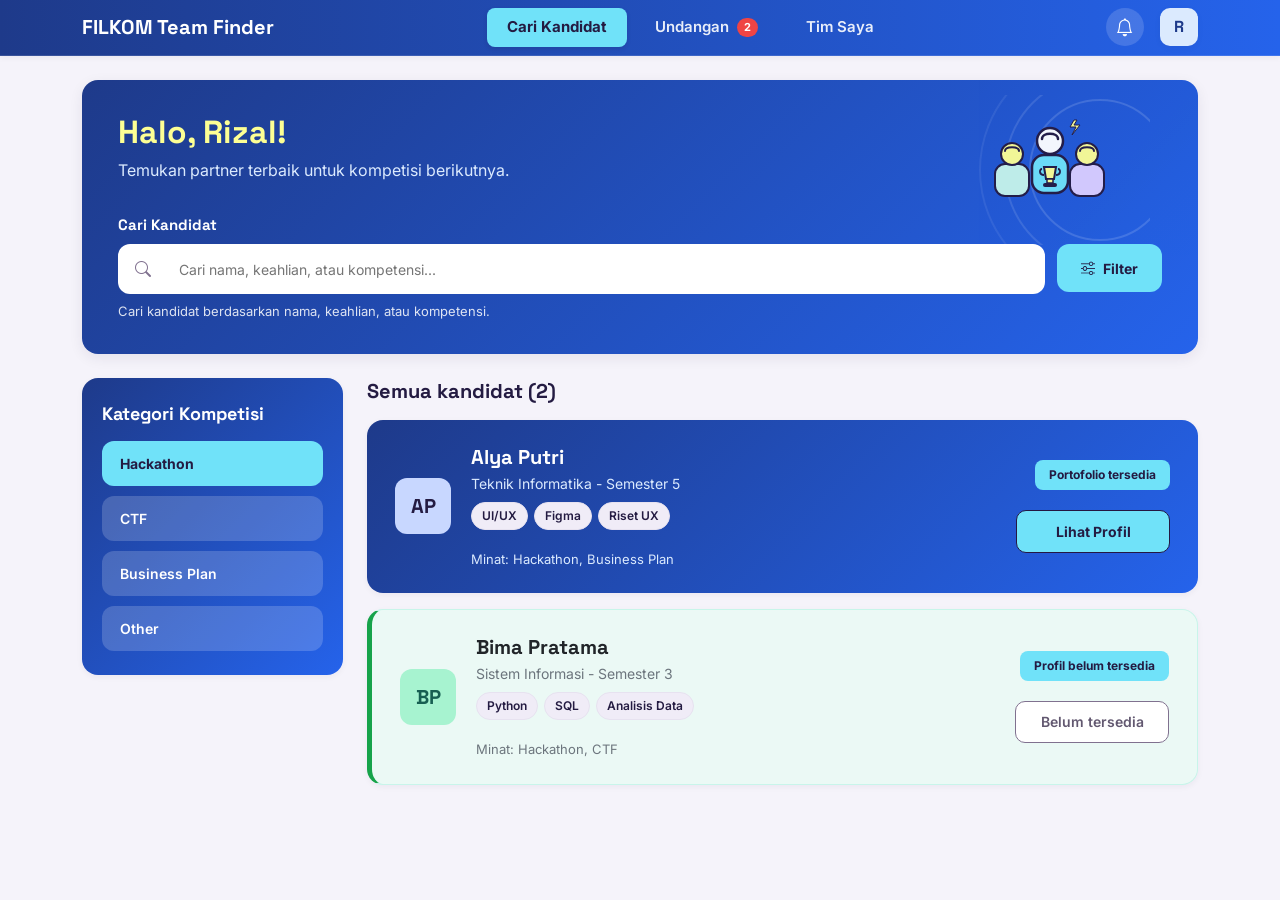
==== commit d96b12c6: "Refactor SVG comments and clean up unused elements in index and dashboard screens" ====
--- a/index.html
+++ b/index.html
@@ -21,7 +21,6 @@
         <span>FILKOM Team Finder</span>
       </a>
 
-      <!-- Navigasi desktop: tanpa ikon simbol -->
       <nav class="d-none d-md-flex align-items-center gap-2" aria-label="Navigasi Utama">
         <button class="nav-tab-btn active" data-target-screen="screen-dashboard" aria-current="page">
           <span>Cari Kandidat</span>
--- a/css/style.css
+++ b/css/style.css
@@ -7,13 +7,13 @@
   --text-primary: #241B42;
   --text-secondary: #625870;
   --text-muted: #8E839B;
+
   --border-light: #E7E2F0;
   --border-default: #D2C9E0;
   --border-input: #80718F;
 
   --hero-gradient: linear-gradient(135deg, #1E3A8A 0%, #2563EB 100%);
   --hero-title-accent: #FDFF94;
-
   --accent-cyan: #70E2F9;
   --accent-cyan-hover: #52d2eb;
   --accent-cyan-active: #3ac6e2;
@@ -57,14 +57,15 @@
   --shadow-sheet: 0 -8px 30px rgba(36, 27, 66, 0.2);
 }
 
-
-*, *::before, *::after {
+*,
+*::before,
+*::after {
   box-sizing: border-box;
 }
 
 body {
   margin: 0;
-  padding: 0;
+  padding: 0 0 72px 0;
   background-color: var(--bg-page);
   color: var(--text-primary);
   font-family: var(--font-body);
@@ -72,7 +73,6 @@
   line-height: 1.5;
   -webkit-font-smoothing: antialiased;
   -moz-osx-font-smoothing: grayscale;
-  padding-bottom: 72px; 
 }
 
 @media (min-width: 768px) {
@@ -81,31 +81,28 @@
   }
 }
 
-h1, .h1 {
-  font-family: var(--font-heading);
-  font-size: 32px;
-  font-weight: 700;
-  line-height: 1.25;
+h1, .h1,
+h2, .h2,
+h3, .h3 {
+  font-family: var(--font-heading);
+  font-weight: 700;
   color: var(--text-primary);
   margin-bottom: 0.5rem;
 }
 
+h1, .h1 {
+  font-size: 32px;
+  line-height: 1.25;
+}
+
 h2, .h2 {
-  font-family: var(--font-heading);
   font-size: 24px;
-  font-weight: 700;
   line-height: 1.3;
-  color: var(--text-primary);
-  margin-bottom: 0.5rem;
 }
 
 h3, .h3 {
-  font-family: var(--font-heading);
   font-size: 20px;
-  font-weight: 700;
   line-height: 1.35;
-  color: var(--text-primary);
-  margin-bottom: 0.5rem;
 }
 
 .stat-number {
@@ -142,6 +139,13 @@
   outline-offset: 2px !important;
 }
 
+.screen-section {
+  display: none;
+}
+
+.screen-section.active {
+  display: block;
+}
 
 .app-header {
   background: linear-gradient(90deg, #1E3A8A 0%, #2563EB 100%);
@@ -167,12 +171,11 @@
   display: none;
 }
 
-/* Nama ketua tim di header */
 .user-name-label {
   font-family: var(--font-body);
   font-size: 14px;
   font-weight: 600;
-  color: rgba(255,255,255,0.9);
+  color: rgba(255, 255, 255, 0.9);
 }
 
 .nav-tab-btn {
@@ -183,7 +186,7 @@
   background: transparent;
   border: none;
   padding: 8px 20px;
-  border-radius: var(--radius-pill);
+  border-radius: var(--radius-sm);
   cursor: pointer;
   transition: all 0.2s ease;
   position: relative;
@@ -200,7 +203,6 @@
 .nav-tab-btn.active {
   background-color: var(--accent-cyan);
   color: var(--accent-cyan-text);
-  border: none;
   font-weight: 700;
   box-shadow: 0 2px 4px rgba(36, 27, 66, 0.15);
 }
@@ -217,7 +219,7 @@
 .user-avatar-btn {
   width: 38px;
   height: 38px;
-  border-radius: 10px; /* agak ngotak */
+  border-radius: 10px;
   background: #DBEAFE;
   color: #1E3A8A;
   font-family: var(--font-heading);
@@ -250,6 +252,10 @@
 .icon-button:hover {
   background-color: rgba(255, 255, 255, 0.25);
   color: #FFFFFF;
+}
+
+.notification-indicator {
+  cursor: default;
 }
 
 .notification-dot {
@@ -298,7 +304,7 @@
   font-weight: 600;
   cursor: pointer;
   padding: 6px 16px;
-  border-radius: var(--radius-pill);
+  border-radius: var(--radius-sm);
   transition: all 0.2s ease;
   position: relative;
 }
@@ -313,11 +319,160 @@
   font-weight: 700;
 }
 
+.btn-cta-cyan {
+  background-color: var(--accent-cyan);
+  color: var(--accent-cyan-text);
+  border: 1px solid var(--accent-cyan-border);
+  font-weight: 700;
+  font-size: 14px;
+  padding: 10px 20px;
+  border-radius: var(--radius-sm);
+  cursor: pointer;
+  transition: all 0.2s ease;
+  display: inline-flex;
+  align-items: center;
+  justify-content: center;
+  gap: 8px;
+  text-decoration: none;
+}
+
+.btn-cta-cyan:hover {
+  background-color: var(--accent-cyan-hover);
+  color: var(--accent-cyan-text);
+  transform: translateY(-1px);
+  box-shadow: 0 4px 8px rgba(36, 27, 66, 0.15);
+}
+
+.btn-cta-cyan:active {
+  background-color: var(--accent-cyan-active);
+  transform: translateY(0);
+}
+
+.btn-disabled-muted {
+  background-color: #EAE6F2;
+  color: #8E839B;
+  border: 1px solid #D6D0E0;
+  font-weight: 600;
+  font-size: 14px;
+  padding: 10px 20px;
+  border-radius: var(--radius-sm);
+  cursor: not-allowed;
+  display: inline-flex;
+  align-items: center;
+  justify-content: center;
+  gap: 8px;
+}
+
+.btn-secondary-light {
+  background-color: var(--bg-surface);
+  color: var(--text-primary);
+  border: 1px solid var(--border-input);
+  font-weight: 600;
+  font-size: 14px;
+  padding: 8px 18px;
+  border-radius: var(--radius-sm);
+  cursor: pointer;
+  transition: all 0.2s ease;
+  display: inline-flex;
+  align-items: center;
+  gap: 6px;
+}
+
+.btn-secondary-light:hover {
+  background-color: #EEE8F5;
+  border-color: var(--focus-purple);
+}
+
+.btn-view-profile,
+.btn-outline-card-disabled {
+  min-width: 154px;
+  min-height: 42px;
+  border-radius: 10px;
+}
+
+.btn-outline-card-disabled {
+  background-color: #FFFFFF;
+  border: 1.5px solid #80718F;
+  color: #625870;
+  padding: 8px 20px;
+  font-size: 14px;
+  font-weight: 600;
+  cursor: not-allowed;
+}
+
+.status-badge {
+  display: inline-flex;
+  align-items: center;
+  gap: 6px;
+  padding: 4px 12px;
+  border-radius: var(--radius-sm);
+  font-size: 13px;
+  font-weight: 600;
+  white-space: nowrap;
+}
+
+.status-badge-pending {
+  background-color: var(--status-pending-bg);
+  color: var(--status-pending-text);
+  border: 1px solid var(--status-pending-border);
+}
+
+.status-badge-accepted {
+  background-color: var(--status-accepted-bg);
+  color: var(--status-accepted-text);
+  border: 1px solid var(--status-accepted-border);
+}
+
+.status-badge-rejected {
+  background-color: var(--status-rejected-bg);
+  color: var(--status-rejected-text);
+  border: 1px solid var(--status-rejected-border);
+}
+
+.status-badge-vacant {
+  background-color: var(--status-vacant-bg);
+  color: var(--status-vacant-text);
+  border: 1px dashed var(--status-vacant-border);
+}
+
+.badge-new {
+  background-color: #6B38E8;
+  color: #FFFFFF;
+  font-size: 11px;
+  font-weight: 700;
+  padding: 2px 7px;
+  border-radius: var(--radius-sm);
+  text-transform: uppercase;
+  letter-spacing: 0.5px;
+}
+
+.dual-signifier-card {
+  position: relative;
+  overflow: hidden;
+  border-left: 5px solid transparent !important;
+}
+
+.dual-signifier-card.status-pending {
+  border-left-color: var(--status-pending-border) !important;
+}
+
+.dual-signifier-card.status-accepted {
+  border-left-color: var(--status-accepted-border) !important;
+}
+
+.dual-signifier-card.status-rejected {
+  border-left-color: var(--status-rejected-border) !important;
+}
+
+.dual-signifier-card.status-vacant {
+  border-left-color: var(--status-vacant-border) !important;
+  border-style: dashed;
+}
 
 .hero-banner,
 .hero-banner-unified {
   background: var(--hero-gradient);
-  border-radius: 16px; /* agak ngotak */
+  border-radius: var(--radius-lg);
   color: #FFFFFF;
   padding: 32px 36px;
   margin-bottom: 24px;
@@ -326,9 +481,15 @@
   overflow: hidden;
 }
 
-.hero-banner h1, 
+.hero-banner h1 {
+  color: #FFFFFF;
+  font-size: 32px;
+  font-weight: 700;
+  margin-bottom: 6px;
+}
+
 .hero-banner-unified .hero-title {
-  color: #FFFFFF;
+  color: var(--hero-title-accent);
   font-size: 32px;
   font-weight: 700;
   margin-bottom: 6px;
@@ -346,116 +507,86 @@
   max-width: 560px;
 }
 
-.hero-search-embedded {
-  max-width: 680px;
-}
-
-.hero-search-label {
-  display: block;
-  font-family: var(--font-heading);
-  font-size: 15px;
-  font-weight: 700;
-  color: #FFFFFF;
-  margin-bottom: 8px;
-}
-
-.hero-search-embedded .search-input-group {
-  display: flex;
-  gap: 12px;
-  margin-bottom: 8px;
-}
-
-.hero-search-embedded .search-input-wrapper {
-  display: flex;
-  align-items: center;
-  gap: 8px;
-  padding: 0.5rem 1rem;
-  border-radius: var(--radius-md);
-  background-color: #ffffff;
-}
-
-.hero-search-embedded .search-input-wrapper i {
-  margin-right: 8px;
-  color: #9ca3af;
-}
-
-.hero-search-embedded .search-input-wrapper input {
-  flex: 1;
-  padding-left: 0;
-  border: none;
-  outline: none;
-}
-
-.hero-search-embedded .search-input-wrapper {
-  flex: 1;
-  position: relative;
-  display: flex;
-  align-items: center;
-  background: #FFFFFF;
-  border-radius: 12px; /* agak ngotak */
-  padding: 0 16px;
-  border: 1px solid rgba(255, 255, 255, 0.4);
-}
-
-.hero-search-embedded .search-input-wrapper i {
-  color: #80718F;
-  font-size: 16px;
-  margin-right: 12px;
-}
-
-.hero-search-embedded .search-input {
-  width: 100%;
-  border: none;
-  background: transparent;
-  padding: 12px 0;
-  font-size: 14px;
-  color: var(--text-primary);
-  outline: none;
-}
-
-.hero-search-embedded .btn-filter-trigger {
-  background: var(--accent-cyan);
-  color: var(--accent-cyan-text);
-  border: none;
-  border-radius: 12px; /* agak ngotak */
-  padding: 12px 24px;
-  font-weight: 700;
-  font-size: 14px;
-  display: inline-flex;
-  align-items: center;
-  gap: 8px;
-  cursor: pointer;
-  transition: all 0.2s ease;
-}
-
-.hero-search-embedded .search-helper-text {
-  font-size: 13px;
-  color: rgba(255, 255, 255, 0.85);
-  margin: 0;
-}
-
 .hero-illustration {
   position: absolute;
   right: 24px;
   bottom: 12px;
   opacity: 0.95;
   pointer-events: none;
-}
-
-@media (max-width: 767px) {
-  .hero-banner,
-  .hero-banner-unified {
-    padding: 24px 20px;
-  }
-  .hero-banner h1,
-  .hero-banner-unified .hero-title {
-    font-size: 24px;
-  }
-  .hero-illustration {
-    display: none;
-  }
-}
-
+  transform: translateY(100px);
+}
+
+.hero-search-embedded {
+  max-width: none;
+  margin-top: 12px;
+}
+
+.hero-search-label {
+  display: block;
+  font-family: var(--font-heading);
+  font-size: 15px;
+  font-weight: 700;
+  color: #FFFFFF;
+  margin-bottom: 8px;
+}
+
+.hero-search-embedded .search-input-group {
+  display: flex;
+  gap: 12px;
+  margin-bottom: 8px;
+}
+
+.hero-search-embedded .search-input-wrapper {
+  flex: 1;
+  position: relative;
+  display: flex;
+  align-items: center;
+  gap: 8px;
+  background-color: #FFFFFF;
+  border: 1px solid rgba(255, 255, 255, 0.4);
+  border-radius: var(--radius-md);
+  padding: 0 16px;
+}
+
+.hero-search-embedded .search-input-wrapper i {
+  position: static;
+  transform: none;
+  flex: 0 0 auto;
+  color: #80718F;
+  font-size: 16px;
+  margin-right: 16px;
+}
+
+.hero-search-embedded .search-input {
+  width: 100%;
+  border: none;
+  background: transparent;
+  padding: 12px 0 12px 4px;
+  font-size: 14px;
+  color: var(--text-primary);
+  outline: none;
+}
+
+.hero-search-embedded .btn-filter-trigger {
+  background: var(--accent-cyan);
+  color: var(--accent-cyan-text);
+  border: none;
+  border-radius: var(--radius-md);
+  padding: 12px 24px;
+  font-weight: 700;
+  font-size: 14px;
+  display: inline-flex;
+  align-items: center;
+  gap: 8px;
+  cursor: pointer;
+  transition: all 0.2s ease;
+}
+
+.hero-search-embedded .search-helper-text {
+  font-size: 13px;
+  color: rgba(255, 255, 255, 0.85);
+  margin: 0;
+}
 
 .search-container {
   background-color: var(--bg-surface);
@@ -539,8 +670,7 @@
 .search-helper-text {
   font-size: 12px;
   color: var(--text-muted);
-  margin-top: 8px;
-  margin-bottom: 0;
+  margin: 8px 0 0 0;
   display: flex;
   align-items: center;
   gap: 6px;
@@ -548,7 +678,7 @@
 
 .category-sidebar {
   background: var(--hero-gradient);
-  border-radius: 16px; /* agak ngotak */
+  border-radius: var(--radius-lg);
   padding: 24px 20px;
   box-shadow: var(--shadow-sm);
   color: #FFFFFF;
@@ -570,7 +700,7 @@
 
 .category-chip {
   padding: 12px 18px;
-  border-radius: 12px; /* agak ngotak */
+  border-radius: var(--radius-md);
   border: none;
   background-color: rgba(255, 255, 255, 0.18);
   color: #FFFFFF;
@@ -594,45 +724,6 @@
   background-color: var(--accent-cyan);
   color: var(--accent-cyan-text);
   font-weight: 700;
-  border: none;
-}
-
-@media (max-width: 991px) {
-  .category-sidebar {
-    background: transparent;
-    padding: 0;
-    box-shadow: none;
-    margin-bottom: 16px;
-    color: var(--text-primary);
-  }
-  .filter-sidebar-title {
-    color: var(--text-primary);
-    font-size: 16px;
-    margin-bottom: 10px;
-  }
-  .category-chip-group {
-    flex-direction: row;
-    overflow-x: auto;
-    padding-bottom: 6px;
-    scrollbar-width: none;
-    -webkit-overflow-scrolling: touch;
-    gap: 8px;
-  }
-  .category-chip-group::-webkit-scrollbar {
-    display: none;
-  }
-  .category-chip {
-    white-space: nowrap;
-    flex-shrink: 0;
-    width: auto;
-    padding: 8px 16px;
-    background-color: #EEE8F5;
-    color: var(--text-primary);
-  }
-  .category-chip:hover {
-    background-color: #E2DBEE;
-    color: var(--text-primary);
-  }
 }
 
 .candidates-header {
@@ -651,7 +742,7 @@
 }
 
 .candidate-card {
-  border-radius: 16px; /* agak ngotak */
+  border-radius: var(--radius-lg);
   padding: 24px 28px;
   display: flex;
   align-items: center;
@@ -679,10 +770,7 @@
   color: #FFFFFF;
 }
 
-.candidate-card-blue .candidate-meta {
-  color: #DBEAFE;
-}
-
+.candidate-card-blue .candidate-meta,
 .candidate-card-blue .candidate-interest {
   color: #DBEAFE;
 }
@@ -698,10 +786,7 @@
   color: var(--text-primary);
 }
 
-.candidate-card-mint .candidate-meta {
-  color: var(--text-secondary);
-}
-
+.candidate-card-mint .candidate-meta,
 .candidate-card-mint .candidate-interest {
   color: var(--text-secondary);
 }
@@ -715,7 +800,7 @@
 .candidate-avatar {
   width: 56px;
   height: 56px;
-  border-radius: 12px; /* agak ngotak */
+  border-radius: var(--radius-md);
   display: flex;
   align-items: center;
   justify-content: center;
@@ -725,7 +810,8 @@
   flex-shrink: 0;
 }
 
-.avatar-alya {
+.avatar-alya,
+.avatar-dimas {
   background-color: #C8D7FF;
   color: #241B42;
 }
@@ -740,11 +826,6 @@
   color: #7B2548;
 }
 
-.avatar-dimas {
-  background-color: #C8D7FF;
-  color: #241B42;
-}
-
 .candidate-info {
   display: flex;
   flex-direction: column;
@@ -766,16 +847,17 @@
   display: flex;
   flex-wrap: wrap;
   gap: 6px;
-  margin-bottom: 4px;
+  margin-bottom: 16px;
 }
 
 .tag-skill {
-  background-color: #DCCFFF;
-  color: #4A257B;
-  border-radius: 8px;
-  padding: 4px 12px;
   font-size: 12px;
   font-weight: 600;
+  padding: 4px 10px;
+  border-radius: var(--radius-pill);
+  background-color: #F0ECF7;
+  color: var(--text-primary);
+  border: 1px solid var(--border-light);
   display: inline-block;
 }
 
@@ -796,62 +878,11 @@
 .candidate-badge-portfolio {
   background-color: var(--accent-cyan);
   color: var(--accent-cyan-text);
-  border-radius: 8px;
+  border-radius: var(--radius-sm);
   padding: 6px 14px;
   font-size: 12px;
   font-weight: 700;
   display: inline-block;
-}
-
-.btn-outline-card-disabled {
-  background-color: #FFFFFF;
-  border: 1.5px solid #80718F;
-  color: #625870;
-  border-radius: 10px;
-  padding: 8px 20px;
-  font-size: 14px;
-  font-weight: 600;
-  cursor: not-allowed;
-}
-
-@media (max-width: 767px) {
-  .candidate-card {
-    flex-direction: column;
-    align-items: flex-start;
-    padding: 20px;
-    gap: 16px;
-  }
-  .candidate-card-main {
-    width: 100%;
-  }
-  .candidate-card-side {
-    width: 100%;
-    flex-direction: row;
-    align-items: center;
-    justify-content: space-between;
-    padding-top: 12px;
-    border-top: 1px solid rgba(255, 255, 255, 0.15);
-  }
-  .candidate-card-mint .candidate-card-side {
-    border-top-color: #C8F5EA;
-  }
-}
-
-.tag-container {
-  display: flex;
-  flex-wrap: wrap;
-  gap: 6px;
-  margin-bottom: 16px;
-}
-
-.tag-skill {
-  font-size: 12px;
-  font-weight: 600;
-  padding: 4px 10px;
-  border-radius: var(--radius-pill);
-  background-color: #F0ECF7;
-  color: var(--text-primary);
-  border: 1px solid var(--border-light);
 }
 
 .info-row {
@@ -870,142 +901,6 @@
   color: var(--text-primary);
   font-weight: 500;
 }
-
-.btn-cta-cyan {
-  background-color: var(--accent-cyan);
-  color: var(--accent-cyan-text);
-  border: 1px solid var(--accent-cyan-border);
-  font-weight: 700;
-  font-size: 14px;
-  padding: 10px 20px;
-  border-radius: var(--radius-pill);
-  cursor: pointer;
-  transition: all 0.2s ease;
-  display: inline-flex;
-  align-items: center;
-  justify-content: center;
-  gap: 8px;
-  text-decoration: none;
-}
-
-.btn-cta-cyan:hover {
-  background-color: var(--accent-cyan-hover);
-  color: var(--accent-cyan-text);
-  transform: translateY(-1px);
-  box-shadow: 0 4px 8px rgba(36, 27, 66, 0.15);
-}
-
-.btn-cta-cyan:active {
-  background-color: var(--accent-cyan-active);
-  transform: translateY(0);
-}
-
-.btn-disabled-muted {
-  background-color: #EAE6F2;
-  color: #8E839B;
-  border: 1px solid #D6D0E0;
-  font-weight: 600;
-  font-size: 14px;
-  padding: 10px 20px;
-  border-radius: var(--radius-pill);
-  cursor: not-allowed;
-  display: inline-flex;
-  align-items: center;
-  justify-content: center;
-  gap: 8px;
-}
-
-.btn-secondary-light {
-  background-color: var(--bg-surface);
-  color: var(--text-primary);
-  border: 1px solid var(--border-input);
-  font-weight: 600;
-  font-size: 14px;
-  padding: 8px 18px;
-  border-radius: var(--radius-pill);
-  cursor: pointer;
-  transition: all 0.2s ease;
-  display: inline-flex;
-  align-items: center;
-  gap: 6px;
-}
-
-.btn-secondary-light:hover {
-  background-color: #EEE8F5;
-  border-color: var(--focus-purple);
-}
-
-
-.status-badge {
-  display: inline-flex;
-  align-items: center;
-  gap: 6px;
-  padding: 4px 12px;
-  border-radius: var(--radius-pill);
-  font-size: 13px;
-  font-weight: 600;
-  white-space: nowrap;
-}
-
-.status-badge-pending {
-  background-color: var(--status-pending-bg);
-  color: var(--status-pending-text);
-  border: 1px solid var(--status-pending-border);
-}
-
-.status-badge-accepted {
-  background-color: var(--status-accepted-bg);
-  color: var(--status-accepted-text);
-  border: 1px solid var(--status-accepted-border);
-}
-
-.status-badge-rejected {
-  background-color: var(--status-rejected-bg);
-  color: var(--status-rejected-text);
-  border: 1px solid var(--status-rejected-border);
-}
-
-.status-badge-vacant {
-  background-color: var(--status-vacant-bg);
-  color: var(--status-vacant-text);
-  border: 1px dashed var(--status-vacant-border);
-}
-
-
-.dual-signifier-card {
-  position: relative;
-  overflow: hidden;
-  border-left: 5px solid transparent !important;
-}
-
-.dual-signifier-card.status-pending {
-  border-left-color: var(--status-pending-border) !important;
-}
-
-.dual-signifier-card.status-accepted {
-  border-left-color: var(--status-accepted-border) !important;
-}
-
-.dual-signifier-card.status-rejected {
-  border-left-color: var(--status-rejected-border) !important;
-}
-
-.dual-signifier-card.status-vacant {
-  border-left-color: var(--status-vacant-border) !important;
-  border-style: dashed;
-}
-
-.badge-new {
-  background-color: #6B38E8;
-  color: #FFFFFF;
-  font-size: 11px;
-  font-weight: 700;
-  padding: 2px 7px;
-  border-radius: var(--radius-pill);
-  text-transform: uppercase;
-  letter-spacing: 0.5px;
-}
-
 
 .back-nav-btn {
   font-weight: 600;
@@ -1039,6 +934,13 @@
   top: 88px;
 }
 
+.profile-identity {
+  display: flex;
+  align-items: center;
+  gap: 16px;
+  margin-bottom: 20px;
+}
+
 .profile-avatar-large {
   width: 80px;
   height: 80px;
@@ -1051,19 +953,28 @@
   display: flex;
   align-items: center;
   justify-content: center;
-  margin-bottom: 16px;
+  margin-bottom: 0;
+  flex: 0 0 auto;
   box-shadow: 0 4px 12px rgba(0, 0, 0, 0.2);
 }
 
-.profile-card-aside h2 {
-  color: #FFFFFF;
+.profile-card-aside h2,
+.profile-card-aside .profile-name {
+  color: var(--hero-title-accent);
   margin-bottom: 4px;
 }
 
 .profile-card-aside .profile-sub {
   color: #DBEAFE;
   font-size: 15px;
-  margin-bottom: 20px;
+  margin-bottom: 0;
+}
+
+.profile-bio-text {
+  font-size: 14px;
+  line-height: 1.5;
+  margin-bottom: 16px;
+  color: #dbeafe;
 }
 
 .profile-section-title {
@@ -1073,8 +984,7 @@
   text-transform: uppercase;
   letter-spacing: 0.5px;
   color: #BFDBFE;
-  margin-top: 20px;
-  margin-bottom: 8px;
+  margin: 20px 0 8px 0;
 }
 
 .profile-tag-group {
@@ -1091,29 +1001,28 @@
   font-size: 13px;
   font-weight: 600;
   padding: 4px 12px;
-  border-radius: var(--radius-pill);
+  border-radius: var(--radius-sm);
+}
+
+.portfolio-card-purple,
+.portfolio-card-mint {
+  border-radius: var(--radius-lg);
+  padding: 24px;
+  box-shadow: var(--shadow-sm);
+  margin-bottom: 20px;
+  transition: transform 0.2s ease, box-shadow 0.2s ease;
 }
 
 .portfolio-card-purple {
   background-color: var(--portfolio-purple-bg);
   color: var(--portfolio-purple-text);
-  border-radius: var(--radius-lg);
-  padding: 24px;
   border: 1px solid rgba(74, 37, 123, 0.15);
-  box-shadow: var(--shadow-sm);
-  margin-bottom: 20px;
-  transition: transform 0.2s ease;
 }
 
 .portfolio-card-mint {
   background-color: var(--portfolio-mint-bg);
   color: var(--portfolio-mint-text);
-  border-radius: var(--radius-lg);
-  padding: 24px;
   border: 1px solid rgba(23, 95, 82, 0.15);
-  box-shadow: var(--shadow-sm);
-  margin-bottom: 20px;
-  transition: transform 0.2s ease;
 }
 
 .portfolio-card-purple:hover,
@@ -1136,11 +1045,13 @@
   margin: 0;
 }
 
-.portfolio-card-purple .portfolio-title {
+.portfolio-card-purple .portfolio-title,
+.portfolio-card-purple .portfolio-status-link {
   color: var(--portfolio-purple-text);
 }
 
-.portfolio-card-mint .portfolio-title {
+.portfolio-card-mint .portfolio-title,
+.portfolio-card-mint .portfolio-status-link {
   color: var(--portfolio-mint-text);
 }
 
@@ -1155,12 +1066,15 @@
   background-color: rgba(255, 255, 255, 0.7);
 }
 
-.portfolio-card-purple .portfolio-status-link {
-  color: var(--portfolio-purple-text);
-}
-
-.portfolio-card-mint .portfolio-status-link {
-  color: var(--portfolio-mint-text);
+.portfolio-pill-btn {
+  display: inline-block;
+  padding: 6px 12px;
+  border-radius: var(--radius-sm);
+  background: var(--bg-page);
+  color: var(--text-secondary);
+  border: 1px solid var(--border-light);
+  font-size: 13px;
+  font-weight: 700;
 }
 
 .portfolio-preview-box {
@@ -1194,21 +1108,11 @@
   color: #175F52;
 }
 
-
-.screen-section {
-  display: none;
-}
-
-.screen-section.active {
-  display: block;
-}
-
-
 #modal-invite,
 .invite-dialog {
   padding: 0;
   border: none;
-  border-radius: 16px; /* agak ngotak */
+  border-radius: var(--radius-lg);
   background: var(--bg-surface);
   box-shadow: var(--shadow-lg);
   max-width: 520px;
@@ -1216,665 +1120,6 @@
   margin: auto;
   overflow: hidden;
 }
-
-#modal-invite::backdrop,
-.invite-dialog::backdrop {
-  background-color: rgba(36, 27, 66, 0.65);
-  backdrop-filter: blur(4px);
-  animation: fadeIn 0.2s ease-out;
-}
-
-@media (max-width: 767px) {
-  #modal-invite,
-  .invite-dialog {
-    max-width: 100%;
-    width: 100%;
-    margin-bottom: 0;
-    margin-top: auto;
-    border-radius: 20px 20px 0 0;
-    max-height: 90vh;
-    box-shadow: var(--shadow-sheet);
-  }
-}
-
-.modal-header-custom {
-  padding: 20px 24px;
-  border-bottom: 1px solid var(--border-light);
-  display: flex;
-  align-items: center;
-  justify-content: space-between;
-}
-
-.modal-title-custom {
-  font-family: var(--font-heading);
-  font-size: 24px; /* agak digedein */
-  font-weight: 700;
-  color: var(--text-primary);
-  margin: 0;
-}
-
-.modal-title-lg {
-  font-size: 26px;
-}
-
-.btn-close-custom {
-  background: #F0EDF7;
-  border: none;
-  width: 32px;
-  height: 32px;
-  border-radius: 50%;
-  display: flex;
-  align-items: center;
-  justify-content: center;
-  font-size: 16px;
-  color: var(--text-primary);
-  cursor: pointer;
-  transition: all 0.2s ease;
-}
-
-.btn-close-custom:hover {
-  background: #E2DBEE;
-}
-
-.modal-body-custom {
-  padding: 24px;
-  max-height: calc(85vh - 130px);
-  overflow-y: auto;
-}
-
-.modal-instruction-text {
-  font-size: 14px;
-  color: var(--text-secondary);
-  line-height: 1.5;
-  margin-bottom: 16px;
-}
-
-.modal-candidate-summary {
-  background: var(--hero-gradient);
-  border-radius: 12px; /* agak ngotak */
-  padding: 14px 18px;
-  color: #FFFFFF;
-  display: flex;
-  align-items: center;
-  gap: 14px;
-  margin-bottom: 20px;
-}
-
-.modal-avatar-mini {
-  width: 44px;
-  height: 44px;
-  border-radius: 10px; /* agak ngotak */
-  background-color: #C8D7FF;
-  color: #241B42;
-  font-family: var(--font-heading);
-  font-weight: 700;
-  font-size: 16px;
-  display: flex;
-  align-items: center;
-  justify-content: center;
-  flex-shrink: 0;
-}
-
-.role-fieldset {
-  border: none;
-  padding: 0;
-  margin: 0 0 16px 0;
-}
-
-.role-legend {
-  font-family: var(--font-heading);
-  font-size: 16px;
-  font-weight: 700;
-  color: var(--text-primary);
-  margin-bottom: 12px;
-  display: block;
-}
-
-.role-radio-group {
-  display: flex;
-  flex-direction: column;
-  gap: 10px;
-}
-
-.role-radio-label {
-  display: flex;
-  align-items: center;
-  padding: 14px 18px;
-  border: 1.5px solid var(--border-input);
-  border-radius: 12px; /* agak ngotak */
-  background-color: #FFFFFF;
-  cursor: pointer;
-  transition: all 0.2s ease;
-  user-select: none;
-}
-
-.role-radio-label:hover {
-  border-color: #2563EB;
-  background-color: #F8FAFC;
-}
-
-.role-radio-label.selected {
-  border-color: #2563EB;
-  background-color: #EFF6FF;
-}
-
-.role-radio-input {
-  margin-right: 14px;
-  accent-color: #2563EB;
-  width: 18px;
-  height: 18px;
-}
-
-.role-title {
-  font-weight: 600;
-  font-size: 15px;
-  color: var(--text-primary);
-}
-
-.role-helper-note {
-  font-size: 13px;
-  color: var(--text-secondary);
-  margin-top: 10px;
-  margin-bottom: 0;
-}
-
-.modal-error-alert {
-  background-color: #FFE4E5;
-  color: #B42333;
-  border: 1px solid #DC2626;
-  border-radius: var(--radius-sm);
-  padding: 10px 14px;
-  font-size: 13px;
-  font-weight: 600;
-  margin-top: 14px;
-  margin-bottom: 0;
-  display: none;
-  align-items: center;
-  gap: 8px;
-}
-
-.modal-footer-custom {
-  padding: 16px 24px;
-  border-top: 1px solid var(--border-light);
-  display: flex;
-  align-items: center;
-  gap: 12px;
-  background-color: #FAF9FD;
-}
-
-.modal-footer-stretch {
-  display: flex;
-  gap: 12px;
-  width: 100%;
-}
-
-.modal-footer-stretch button {
-  flex: 1;
-  border-radius: 10px; /* agak ngotak */
-  padding: 12px 20px;
-  font-weight: 700;
-  text-align: center;
-  font-size: 15px;
-  cursor: pointer;
-  border: none;
-  display: inline-flex;
-  align-items: center;
-  justify-content: center;
-  gap: 8px;
-}
-
-@media (max-width: 767px) {
-  .modal-footer-stretch {
-    flex-direction: column-reverse;
-  }
-}
-
-.invitations-banner-container {
-  background: var(--hero-gradient);
-  border-radius: 16px; /* agak ngotak */
-  padding: 28px 32px;
-  color: #FFFFFF;
-  margin-bottom: 24px;
-}
-
-.invitations-banner-title {
-  font-family: var(--font-heading);
-  font-size: 28px;
-  font-weight: 700;
-  color: #FFFFFF;
-  margin: 0;
-}
-
-.summary-cards-grid {
-  display: grid;
-  grid-template-columns: repeat(3, 1fr);
-  gap: 16px;
-}
-
-@media (max-width: 640px) {
-  .summary-cards-grid {
-    grid-template-columns: 1fr;
-    gap: 12px;
-  }
-}
-
-.summary-card {
-  border-radius: 12px; /* agak ngotak */
-  padding: 18px 24px;
-  box-shadow: var(--shadow-sm);
-  display: flex;
-  flex-direction: column;
-}
-
-.status-pending-card {
-  background-color: var(--status-pending-bg);
-  color: var(--status-pending-text);
-}
-
-.status-accepted-card {
-  background-color: var(--status-accepted-bg);
-  color: var(--status-accepted-text);
-}
-
-.status-rejected-card {
-  background-color: var(--status-rejected-bg);
-  color: var(--status-rejected-text);
-}
-
-.summary-card-inner {
-  display: flex;
-  align-items: center;
-  justify-content: space-between;
-}
-
-.summary-stat-group {
-  display: flex;
-  align-items: baseline;
-  gap: 12px;
-}
-
-.summary-big-num {
-  font-family: var(--font-heading);
-  font-size: 32px;
-  font-weight: 700;
-  line-height: 1;
-}
-
-.summary-label {
-  font-size: 15px;
-  font-weight: 600;
-}
-
-.summary-icon-box {
-  font-size: 22px;
-  font-weight: bold;
-}
-
-.status-filter-tabs {
-  display: flex;
-  gap: 10px;
-  margin-bottom: 24px;
-  overflow-x: auto;
-  padding-bottom: 4px;
-  scrollbar-width: none;
-}
-
-.status-filter-tabs::-webkit-scrollbar {
-  display: none;
-}
-
-.status-tab-btn {
-  padding: 8px 20px;
-  border-radius: 10px; /* agak ngotak */
-  font-size: 14px;
-  font-weight: 600;
-  cursor: pointer;
-  white-space: nowrap;
-  transition: all 0.2s ease;
-  display: inline-flex;
-  align-items: center;
-  gap: 8px;
-}
-
-.status-tab-btn.tab-semua {
-  background-color: var(--portfolio-purple-bg);
-  color: var(--portfolio-purple-text);
-  border: none;
-}
-
-.status-tab-btn.tab-semua.active {
-  background-color: #6B38E8;
-  color: #FFFFFF;
-}
-
-.status-tab-btn.tab-menunggu {
-  background-color: var(--status-pending-bg);
-  color: var(--status-pending-text);
-  border: 1.5px solid var(--status-pending-border);
-}
-
-.status-tab-btn.tab-diterima {
-  background-color: var(--status-accepted-bg);
-  color: var(--status-accepted-text);
-  border: 1.5px solid var(--status-accepted-border);
-}
-
-.status-tab-btn.tab-ditolak {
-  background-color: var(--status-rejected-bg);
-  color: var(--status-rejected-text);
-  border: 1.5px solid var(--status-rejected-border);
-}
-
-.invitation-table-container {
-  background-color: var(--bg-surface);
-  border-radius: 14px; /* agak ngotak */
-  border: 1px solid var(--border-light);
-  box-shadow: var(--shadow-sm);
-  overflow: hidden;
-  margin-bottom: 24px;
-}
-
-.invitation-table {
-  width: 100%;
-  border-collapse: collapse;
-  text-align: left;
-}
-
-.invitation-table th {
-  background: linear-gradient(90deg, #1E3A8A 0%, #2563EB 100%);
-  color: #FFFFFF;
-  font-family: var(--font-heading);
-  font-size: 14px;
-  font-weight: 700;
-  letter-spacing: 0;
-  padding: 16px 20px;
-  border: none;
-}
-
-.invitation-table td {
-  padding: 16px 20px;
-  border-bottom: 1px solid #EEE8F5;
-  font-size: 14px;
-  color: var(--text-primary);
-  vertical-align: middle;
-}
-
-/* Alternating row colors: biru muda / magenta muda / putih */
-.invitation-table tbody tr:nth-child(3n+1) td {
-  background-color: #EFF6FF;
-}
-.invitation-table tbody tr:nth-child(3n+2) td {
-  background-color: #FFF0F7;
-}
-.invitation-table tbody tr:nth-child(3n) td {
-  background-color: #FFFFFF;
-}
-
-.invitation-table tr:last-child td {
-  border-bottom: none;
-}
-
-.candidate-cell-flex {
-  display: flex;
-  align-items: center;
-  gap: 12px;
-}
-
-.cell-avatar {
-  width: 38px;
-  height: 38px;
-  border-radius: 10px; /* agak ngotak */
-  display: flex;
-  align-items: center;
-  justify-content: center;
-  font-family: var(--font-heading);
-  font-weight: 700;
-  font-size: 14px;
-  flex-shrink: 0;
-}
-
-.badge-role-lavender {
-  background-color: #EEE8F5;
-  color: #4A257B;
-  border-radius: 8px; /* agak ngotak */
-  padding: 6px 14px;
-  font-size: 13px;
-  font-weight: 600;
-  display: inline-block;
-}
-
-.invitation-mobile-card {
-  background-color: var(--bg-surface);
-  border-radius: 14px; /* agak ngotak */
-  padding: 18px;
-  box-shadow: var(--shadow-sm);
-  border: 1.5px solid var(--border-light);
-  border-left: 5px solid;
-  margin-bottom: 12px;
-}
-
-.invitation-mobile-card.status-pending {
-  border-left-color: var(--status-pending-border);
-}
-
-.invitation-mobile-card.status-accepted {
-  border-left-color: var(--status-accepted-border);
-}
-
-.invitation-mobile-card.status-rejected {
-  border-left-color: var(--status-rejected-border);
-}
-
-.team-aside-card {
-  background: var(--hero-gradient);
-  border-radius: 16px; /* agak ngotak */
-  color: #FFFFFF;
-  padding: 32px 24px;
-  box-shadow: var(--shadow-md);
-  position: sticky;
-  top: 88px;
-}
-
-.team-badge-pill {
-  background-color: rgba(255, 255, 255, 0.2);
-  color: #FFFFFF;
-  font-family: var(--font-body);
-  font-size: 12px;
-  font-weight: 600;
-  padding: 4px 12px;
-  border-radius: var(--radius-pill);
-  display: inline-block;
-  margin-bottom: 14px;
-}
-
-.team-name-title {
-  color: var(--hero-title-accent);
-  font-family: var(--font-heading);
-  font-size: 26px;
-  font-weight: 700;
-  margin-bottom: 8px;
-}
-
-.team-desc-text {
-  color: #DBEAFE;
-  font-size: 14px;
-  line-height: 1.5;
-  margin-bottom: 0;
-}
-
-.team-progress-card {
-  background-color: var(--bg-surface);
-  border-radius: 16px; /* agak ngotak */
-  padding: 24px 28px;
-  border: 1px solid var(--border-light);
-  box-shadow: var(--shadow-sm);
-  margin-bottom: 24px;
-}
-
-.team-status-grid {
-  display: grid;
-  grid-template-columns: repeat(3, 1fr);
-  gap: 14px;
-}
-
-@media (max-width: 640px) {
-  .team-status-grid {
-    grid-template-columns: 1fr;
-    gap: 10px;
-  }
-}
-
-.team-stat-box {
-  border-radius: 12px; /* agak ngotak */
-  padding: 16px 20px;
-  display: flex;
-  align-items: center;
-  justify-content: space-between;
-}
-
-.team-stat-box.box-accepted {
-  background-color: var(--status-accepted-bg);
-  color: var(--status-accepted-text);
-}
-
-.team-stat-box.box-pending {
-  background-color: var(--status-pending-bg);
-  color: var(--status-pending-text);
-}
-
-.team-stat-box.box-vacant {
-  background-color: var(--status-vacant-bg);
-  color: var(--status-vacant-text);
-}
-
-.stat-left {
-  display: flex;
-  align-items: baseline;
-  gap: 10px;
-}
-
-.stat-num {
-  font-family: var(--font-heading);
-  font-size: 28px;
-  font-weight: 700;
-  line-height: 1;
-}
-
-.stat-label {
-  font-size: 14px;
-  font-weight: 600;
-}
-
-.stat-icon {
-  font-size: 20px;
-  font-weight: bold;
-}
-
-.progress-bar-custom {
-  height: 8px;
-  background-color: #EEE8F5;
-  border-radius: 4px;
-  overflow: hidden;
-}
-
-.progress-fill-custom {
-  height: 100%;
-  background: #16A34A; /* warna ijo */
-  border-radius: 4px;
-  transition: width 0.4s ease;
-}
-
-.position-slot-card {
-  background-color: var(--bg-surface);
-  border-radius: 14px; /* agak ngotak */
-  padding: 16px 24px;
-  border: 1.5px solid var(--border-light);
-  border-left: 5px solid;
-  box-shadow: var(--shadow-sm);
-  display: flex;
-  align-items: center;
-  gap: 20px;
-  transition: all 0.2s ease;
-}
-
-.position-slot-card.status-accepted {
-  border-left-color: var(--status-accepted-border);
-}
-
-.position-slot-card.status-pending {
-  border-left-color: var(--status-pending-border);
-}
-
-.position-slot-card.status-vacant {
-  border-left-color: var(--status-vacant-border);
-  border-style: dashed;
-  border-left-style: solid;
-  background-color: #FAF9FE;
-}
-
-.slot-role-box {
-  background-color: #EEE8F5;
-  color: #4A257B;
-  border-radius: 8px; /* agak ngotak */
-  padding: 8px 18px;
-  font-weight: 600;
-  font-size: 14px;
-  min-width: 170px;
-  text-align: center;
-  flex-shrink: 0;
-}
-
-.slot-avatar {
-  width: 42px;
-  height: 42px;
-  border-radius: 10px; /* agak ngotak */
-  display: flex;
-  align-items: center;
-  justify-content: center;
-  font-family: var(--font-heading);
-  font-weight: 700;
-  font-size: 15px;
-  flex-shrink: 0;
-}
-
-.avatar-empty {
-  background-color: #EEE8F5;
-  color: #625173;
-}
-
-.slot-info-box {
-  display: flex;
-  flex-direction: column;
-}
-
-.slot-name {
-  font-size: 15px;
-  font-weight: 700;
-  color: var(--text-primary);
-}
-
-.slot-sub {
-  font-size: 13px;
-  color: var(--text-secondary);
-  margin-top: 2px;
-}
-
-@media (max-width: 640px) {
-  .position-slot-card {
-    flex-direction: column;
-    align-items: flex-start;
-    gap: 12px;
-    padding: 16px;
-  }
-  .slot-role-box {
-    width: 100%;
-    min-width: unset;
-  }
-  .slot-info-box {
-    width: 100%;
-  }
-}
-
 
 .filter-dialog {
   padding: 0;
@@ -1887,9 +1132,204 @@
   margin: auto;
 }
 
+#modal-invite::backdrop,
+.invite-dialog::backdrop,
 .filter-dialog::backdrop {
   background-color: rgba(36, 27, 66, 0.65);
   backdrop-filter: blur(4px);
+  animation: fadeIn 0.2s ease-out;
+}
+
+.modal-header-custom {
+  padding: 20px 24px;
+  border-bottom: 1px solid var(--border-light);
+  display: flex;
+  align-items: center;
+  justify-content: space-between;
+}
+
+.modal-title-custom {
+  font-family: var(--font-heading);
+  font-size: 24px;
+  font-weight: 700;
+  color: var(--text-primary);
+  margin: 0;
+}
+
+.modal-title-lg {
+  font-size: 26px;
+}
+
+.btn-close-custom {
+  background: #F0EDF7;
+  border: none;
+  width: 32px;
+  height: 32px;
+  border-radius: 50%;
+  display: flex;
+  align-items: center;
+  justify-content: center;
+  font-size: 16px;
+  color: var(--text-primary);
+  cursor: pointer;
+  transition: all 0.2s ease;
+}
+
+.btn-close-custom:hover {
+  background: #E2DBEE;
+}
+
+.modal-body-custom {
+  padding: 24px;
+  max-height: calc(85vh - 130px);
+  overflow-y: auto;
+}
+
+.modal-instruction-text {
+  font-size: 14px;
+  color: var(--text-secondary);
+  line-height: 1.5;
+  margin-bottom: 16px;
+}
+
+.modal-candidate-summary {
+  background: var(--hero-gradient);
+  border-radius: var(--radius-md);
+  padding: 14px 18px;
+  color: #FFFFFF;
+  display: flex;
+  align-items: center;
+  gap: 14px;
+  margin-bottom: 20px;
+}
+
+.modal-avatar-mini {
+  width: 44px;
+  height: 44px;
+  border-radius: 10px;
+  background-color: #C8D7FF;
+  color: #241B42;
+  font-family: var(--font-heading);
+  font-weight: 700;
+  font-size: 16px;
+  display: flex;
+  align-items: center;
+  justify-content: center;
+  flex-shrink: 0;
+}
+
+.role-fieldset {
+  border: none;
+  padding: 0;
+  margin: 0 0 16px 0;
+}
+
+.role-legend {
+  font-family: var(--font-heading);
+  font-size: 16px;
+  font-weight: 700;
+  color: var(--text-primary);
+  margin-bottom: 12px;
+  display: block;
+}
+
+.role-radio-group {
+  display: flex;
+  flex-direction: column;
+  gap: 10px;
+}
+
+.role-radio-label {
+  display: flex;
+  align-items: center;
+  padding: 14px 18px;
+  border: 1.5px solid var(--border-input);
+  border-radius: var(--radius-md);
+  background-color: #FFFFFF;
+  cursor: pointer;
+  transition: all 0.2s ease;
+  user-select: none;
+}
+
+.role-radio-label:hover {
+  border-color: #2563EB;
+  background-color: #F8FAFC;
+}
+
+.role-radio-label.selected {
+  border-color: #2563EB;
+  background-color: #EFF6FF;
+}
+
+.role-radio-input {
+  margin-right: 14px;
+  accent-color: #2563EB;
+  width: 18px;
+  height: 18px;
+}
+
+.role-title {
+  font-weight: 600;
+  font-size: 15px;
+  color: var(--text-primary);
+}
+
+.role-helper-note {
+  font-size: 13px;
+  color: var(--text-secondary);
+  margin: 10px 0 0 0;
+}
+
+.modal-error-alert {
+  background-color: #FFE4E5;
+  color: #B42333;
+  border: 1px solid #DC2626;
+  border-radius: var(--radius-sm);
+  padding: 10px 14px;
+  font-size: 13px;
+  font-weight: 600;
+  margin: 14px 0 0 0;
+  display: none;
+  align-items: center;
+  gap: 8px;
+}
+
+.modal-footer-custom {
+  padding: 16px 24px;
+  border-top: 1px solid var(--border-light);
+  display: flex;
+  align-items: center;
+  gap: 12px;
+  background-color: #FAF9FD;
+}
+
+.modal-footer-stretch {
+  display: flex;
+  gap: 12px;
+  width: 100%;
+}
+
+.modal-footer-stretch button {
+  flex: 1;
+  border-radius: 10px;
+  padding: 12px 20px;
+  font-weight: 700;
+  text-align: center;
+  font-size: 15px;
+  cursor: pointer;
+  border: none;
+  display: inline-flex;
+  align-items: center;
+  justify-content: center;
+  gap: 8px;
+}
+
+.modal-footer-stretch #btnCancelInvite {
+  flex: 1;
+}
+
+.modal-footer-stretch #btnSubmitInvite {
+  flex: 3;
 }
 
 .checkbox-pill-grid {
@@ -1922,6 +1362,455 @@
   font-weight: 700;
 }
 
+.invitations-banner-container {
+  background: var(--hero-gradient);
+  border-radius: var(--radius-lg);
+  padding: 28px 32px;
+  color: #FFFFFF;
+  margin-bottom: 24px;
+}
+
+.invitations-banner-title {
+  font-family: var(--font-heading);
+  font-size: 28px;
+  font-weight: 700;
+  color: #FFFFFF;
+  margin: 0;
+}
+
+.summary-cards-grid {
+  display: grid;
+  grid-template-columns: repeat(3, 1fr);
+  gap: 16px;
+}
+
+.summary-card {
+  border-radius: var(--radius-md);
+  padding: 18px 24px;
+  box-shadow: var(--shadow-sm);
+  display: flex;
+  flex-direction: column;
+  min-height: 116px;
+  justify-content: center;
+}
+
+.status-pending-card {
+  background-color: var(--status-pending-bg);
+  color: var(--status-pending-text);
+}
+
+.status-accepted-card {
+  background-color: var(--status-accepted-bg);
+  color: var(--status-accepted-text);
+}
+
+.status-rejected-card {
+  background-color: var(--status-rejected-bg);
+  color: var(--status-rejected-text);
+}
+
+.summary-card-inner {
+  display: flex;
+  align-items: center;
+  justify-content: space-between;
+}
+
+.summary-stat-group {
+  display: flex;
+  align-items: baseline;
+  gap: 12px;
+}
+
+.summary-big-num {
+  font-family: var(--font-heading);
+  font-size: 32px;
+  font-weight: 700;
+  line-height: 1;
+}
+
+.summary-label {
+  font-size: 15px;
+  font-weight: 600;
+}
+
+.summary-icon-box {
+  font-size: 22px;
+  font-weight: bold;
+}
+
+.status-filter-tabs {
+  display: flex;
+  gap: 10px;
+  margin-bottom: 24px;
+  overflow-x: auto;
+  padding-bottom: 4px;
+  scrollbar-width: none;
+}
+
+.status-filter-tabs::-webkit-scrollbar {
+  display: none;
+}
+
+.status-tab-btn {
+  padding: 8px 20px;
+  border-radius: 10px;
+  font-size: 14px;
+  font-weight: 600;
+  cursor: pointer;
+  white-space: nowrap;
+  transition: all 0.2s ease;
+  display: inline-flex;
+  align-items: center;
+  gap: 8px;
+}
+
+.status-tab-btn.tab-semua {
+  background-color: var(--portfolio-purple-bg);
+  color: var(--portfolio-purple-text);
+  border: none;
+}
+
+.status-tab-btn.tab-semua.active {
+  background-color: #6B38E8;
+  color: #FFFFFF;
+}
+
+.status-tab-btn.tab-menunggu {
+  background-color: var(--status-pending-bg);
+  color: var(--status-pending-text);
+  border: 1.5px solid var(--status-pending-border);
+}
+
+.status-tab-btn.tab-diterima {
+  background-color: var(--status-accepted-bg);
+  color: var(--status-accepted-text);
+  border: 1.5px solid var(--status-accepted-border);
+}
+
+.status-tab-btn.tab-ditolak {
+  background-color: var(--status-rejected-bg);
+  color: var(--status-rejected-text);
+  border: 1.5px solid var(--status-rejected-border);
+}
+
+.invitation-table-container {
+  background-color: var(--bg-surface);
+  border-radius: 14px;
+  border: 1px solid var(--border-light);
+  box-shadow: var(--shadow-sm);
+  overflow: hidden;
+  margin-bottom: 24px;
+}
+
+.invitation-table {
+  width: 100%;
+  border-collapse: collapse;
+  text-align: left;
+}
+
+.invitation-table th {
+  background: linear-gradient(180deg, #172554 0%, #1E3A8A 100%);
+  color: #FFFFFF;
+  font-family: var(--font-heading);
+  font-size: 14px;
+  font-weight: 700;
+  letter-spacing: 0;
+  padding: 16px 20px;
+  border: none;
+}
+
+.invitation-table td {
+  padding: 16px 20px;
+  border-bottom: 1px solid #EEE8F5;
+  font-size: 14px;
+  color: var(--text-primary);
+  vertical-align: middle;
+}
+
+.invitation-table tbody tr.status-pending {
+  background: linear-gradient(90deg, #FFFFFF 0%, #FFF7E5 100%);
+}
+
+.invitation-table tbody tr.status-accepted {
+  background: linear-gradient(90deg, #FFFFFF 0%, #EAF8F0 100%);
+}
+
+.invitation-table tbody tr.status-rejected {
+  background: linear-gradient(90deg, #FFFFFF 0%, #FFF0F1 100%);
+}
+
+.invitation-table tbody tr.status-pending td,
+.invitation-table tbody tr.status-accepted td,
+.invitation-table tbody tr.status-rejected td {
+  background: transparent;
+}
+
+.invitation-table tr:last-child td {
+  border-bottom: none;
+}
+
+.invitation-table .status-badge {
+  width: 132px;
+  min-height: 34px;
+  justify-content: center;
+  border-radius: var(--radius-sm);
+}
+
+.candidate-cell-flex {
+  display: flex;
+  align-items: center;
+  gap: 12px;
+}
+
+.candidate-cell-flex > div:last-child {
+  min-width: 0;
+  flex: 1;
+}
+
+.candidate-table-name {
+  display: flex;
+  align-items: center;
+  justify-content: space-between;
+  gap: 8px;
+}
+
+.cell-avatar {
+  width: 38px;
+  height: 38px;
+  border-radius: 10px;
+  display: flex;
+  align-items: center;
+  justify-content: center;
+  font-family: var(--font-heading);
+  font-weight: 700;
+  font-size: 14px;
+  flex-shrink: 0;
+}
+
+.badge-role-lavender {
+  background-color: #EEE8F5;
+  color: #4A257B;
+  border-radius: var(--radius-sm);
+  padding: 6px 14px;
+  font-size: 13px;
+  font-weight: 600;
+  width: 160px;
+  min-height: 34px;
+  display: inline-flex;
+  align-items: center;
+  justify-content: center;
+}
+
+.invitation-mobile-card {
+  background-color: var(--bg-surface);
+  border-radius: 14px;
+  padding: 18px;
+  box-shadow: var(--shadow-sm);
+  border: 1.5px solid var(--border-light);
+  border-left: 5px solid;
+  margin-bottom: 12px;
+}
+
+.invitation-mobile-card.status-pending {
+  border-left-color: var(--status-pending-border);
+}
+
+.invitation-mobile-card.status-accepted {
+  border-left-color: var(--status-accepted-border);
+}
+
+.invitation-mobile-card.status-rejected {
+  border-left-color: var(--status-rejected-border);
+}
+
+.team-aside-card {
+  background: var(--hero-gradient);
+  border-radius: var(--radius-lg);
+  color: #FFFFFF;
+  padding: 36px 28px;
+  box-shadow: var(--shadow-md);
+  position: sticky;
+  top: 88px;
+}
+
+.team-badge-pill {
+  background-color: rgba(255, 255, 255, 0.2);
+  color: #FFFFFF;
+  font-family: var(--font-body);
+  font-size: 12px;
+  font-weight: 600;
+  padding: 4px 12px;
+  border-radius: var(--radius-sm);
+  display: inline-block;
+  margin-bottom: 14px;
+}
+
+.team-name-title {
+  color: var(--hero-title-accent);
+  font-family: var(--font-heading);
+  font-size: 26px;
+  font-weight: 700;
+  margin-bottom: 8px;
+}
+
+.team-desc-text {
+  color: #DBEAFE;
+  font-size: 14px;
+  line-height: 1.5;
+  margin-bottom: 8px;
+}
+
+.team-progress-card {
+  background-color: var(--bg-surface);
+  border-radius: var(--radius-lg);
+  padding: 24px 28px;
+  border: 1px solid var(--border-light);
+  box-shadow: var(--shadow-sm);
+  margin-bottom: 24px;
+}
+
+.team-status-grid {
+  display: grid;
+  grid-template-columns: repeat(3, 1fr);
+  gap: 14px;
+}
+
+.team-stat-box {
+  border-radius: var(--radius-md);
+  padding: 16px 20px;
+  display: flex;
+  align-items: center;
+  justify-content: space-between;
+}
+
+.team-stat-box.box-accepted {
+  background-color: var(--status-accepted-bg);
+  color: var(--status-accepted-text);
+}
+
+.team-stat-box.box-pending {
+  background-color: var(--status-pending-bg);
+  color: var(--status-pending-text);
+}
+
+.team-stat-box.box-vacant {
+  background-color: var(--status-vacant-bg);
+  color: var(--status-vacant-text);
+}
+
+.stat-left {
+  display: flex;
+  align-items: baseline;
+  gap: 10px;
+}
+
+.stat-num {
+  font-family: var(--font-heading);
+  font-size: 28px;
+  font-weight: 700;
+  line-height: 1;
+}
+
+.stat-label {
+  font-size: 14px;
+  font-weight: 600;
+}
+
+.stat-icon {
+  font-size: 20px;
+  font-weight: bold;
+}
+
+.progress-bar-custom {
+  height: 8px;
+  background-color: #EEE8F5;
+  border-radius: var(--radius-xs);
+  overflow: hidden;
+}
+
+.progress-fill-custom {
+  height: 100%;
+  background: #16A34A;
+  border-radius: var(--radius-xs);
+  transition: width 0.4s ease;
+}
+
+.position-slot-card {
+  background-color: var(--bg-surface);
+  border-radius: 14px;
+  padding: 16px 24px;
+  border: 1.5px solid var(--border-light);
+  border-left: 5px solid;
+  box-shadow: var(--shadow-sm);
+  display: flex;
+  align-items: center;
+  gap: 20px;
+  transition: all 0.2s ease;
+}
+
+.position-slot-card.status-accepted {
+  border-left-color: var(--status-accepted-border);
+  background: linear-gradient(90deg, #FFFFFF 0%, #EAF8F0 100%);
+}
+
+.position-slot-card.status-pending {
+  border-left-color: var(--status-pending-border);
+  background: linear-gradient(90deg, #FFFFFF 0%, #FFF7E5 100%);
+}
+
+.position-slot-card.status-vacant {
+  border-left-color: var(--status-vacant-border);
+  border-style: dashed;
+  border-left-style: solid;
+  background: linear-gradient(90deg, #FFFFFF 0%, #F4F0F9 100%);
+}
+
+.slot-role-box {
+  background-color: #EEE8F5;
+  color: #4A257B;
+  border-radius: var(--radius-sm);
+  padding: 8px 18px;
+  font-weight: 600;
+  font-size: 14px;
+  min-width: 170px;
+  text-align: center;
+  flex-shrink: 0;
+}
+
+.slot-avatar {
+  width: 42px;
+  height: 42px;
+  border-radius: 10px;
+  display: flex;
+  align-items: center;
+  justify-content: center;
+  font-family: var(--font-heading);
+  font-weight: 700;
+  font-size: 15px;
+  flex-shrink: 0;
+}
+
+.avatar-empty {
+  background-color: #EEE8F5;
+  color: #625173;
+}
+
+.slot-info-box {
+  display: flex;
+  flex-direction: column;
+}
+
+.slot-name {
+  font-size: 15px;
+  font-weight: 700;
+  color: var(--text-primary);
+}
+
+.slot-sub {
+  font-size: 13px;
+  color: var(--text-secondary);
+  margin-top: 2px;
+}
 
 .empty-state-box {
   background-color: var(--bg-surface);
@@ -1975,15 +1864,6 @@
   margin: 0 auto 16px auto;
 }
 
-@keyframes spin {
-  to { transform: rotate(360deg); }
-}
-
-@keyframes fadeIn {
-  from { opacity: 0; transform: scale(0.96); }
-  to { opacity: 1; transform: scale(1); }
-}
-
 .toast-container-custom {
   position: fixed;
   bottom: 84px;
@@ -2014,194 +1894,157 @@
   animation: slideUp 0.3s ease-out;
 }
 
+@keyframes spin {
+  to {
+    transform: rotate(360deg);
+  }
+}
+
+@keyframes fadeIn {
+  from {
+    opacity: 0;
+    transform: scale(0.96);
+  }
+  to {
+    opacity: 1;
+    transform: scale(1);
+  }
+}
+
 @keyframes slideUp {
-  from { opacity: 0; transform: translateY(16px); }
-  to { opacity: 1; transform: translateY(0); }
-}
-
-.profile-bio-text {
-  font-size: 14px;
-  line-height: 1.5;
-  margin-bottom: 16px;
-  color: #dbeafe;
-}
-
-/* Final layout tuning shared by the five screens. */
-.nav-tab-btn,
-.bottom-nav-item,
-.btn-cta-cyan,
-.btn-disabled-muted,
-.btn-secondary-light,
-.status-badge,
-.profile-tag-pill,
-.team-badge-pill,
-.badge-new {
-  border-radius: var(--radius-sm);
-}
-
-.nav-tab-btn.active {
-  border-radius: var(--radius-sm);
-}
-
-.notification-indicator {
-  cursor: default;
-}
-
-.hero-search-embedded {
-  max-width: none;
-  margin-top: 12px;
-}
-
-.hero-banner-unified .hero-title {
-  color: var(--hero-title-accent);
-}
-
-.hero-illustration {
-  transform: translateY(100px);
-}
-
-.hero-search-embedded .search-input {
-  padding-left: 4px;
-}
-
-.hero-search-embedded .search-input-wrapper i {
-  position: static;
-  top: auto;
-  left: auto;
-  transform: none;
-  flex: 0 0 auto;
-  margin-right: 16px;
-}
-
-.btn-view-profile,
-.btn-outline-card-disabled {
-  min-width: 154px;
-  min-height: 42px;
-  border-radius: 10px;
-}
-
-.profile-identity {
-  display: flex;
-  align-items: center;
-  gap: 16px;
-  margin-bottom: 20px;
-}
-
-.profile-avatar-large {
-  margin-bottom: 0;
-  flex: 0 0 auto;
-}
-
-.profile-card-aside h2,
-.profile-card-aside .profile-name {
-  color: var(--hero-title-accent);
-}
-
-.profile-card-aside .profile-sub {
-  margin-bottom: 0;
-}
-
-.profile-tag-pill {
-  border-radius: var(--radius-sm);
-}
-
-.portfolio-pill-btn {
-  display: inline-block;
-  padding: 6px 12px;
-  border-radius: var(--radius-sm);
-  background: var(--bg-page);
-  color: var(--text-secondary);
-  border: 1px solid var(--border-light);
-  font-size: 13px;
-  font-weight: 700;
-}
-
-.modal-footer-stretch #btnCancelInvite {
-  flex: 1;
-}
-
-.modal-footer-stretch #btnSubmitInvite {
-  flex: 3;
-}
-
-.summary-card {
-  min-height: 116px;
-  justify-content: center;
-}
-
-.invitation-table th {
-  background: linear-gradient(180deg, #172554 0%, #1E3A8A 100%);
-}
-
-.invitation-table tbody tr.status-pending {
-  background: linear-gradient(90deg, #FFFFFF 0%, #FFF7E5 100%);
-}
-
-.invitation-table tbody tr.status-accepted {
-  background: linear-gradient(90deg, #FFFFFF 0%, #EAF8F0 100%);
-}
-
-.invitation-table tbody tr.status-rejected {
-  background: linear-gradient(90deg, #FFFFFF 0%, #FFF0F1 100%);
-}
-
-.invitation-table tbody tr.status-pending td,
-.invitation-table tbody tr.status-accepted td,
-.invitation-table tbody tr.status-rejected td {
-  background: transparent;
-}
-
-.candidate-table-name {
-  display: flex;
-  align-items: center;
-  justify-content: space-between;
-  gap: 8px;
-}
-
-.candidate-cell-flex > div:last-child {
-  min-width: 0;
-  flex: 1;
-}
-
-.badge-role-lavender {
-  width: 160px;
-  min-height: 34px;
-  display: inline-flex;
-  align-items: center;
-  justify-content: center;
-  border-radius: var(--radius-sm);
-}
-
-.invitation-table .status-badge {
-  width: 132px;
-  min-height: 34px;
-  justify-content: center;
-  border-radius: var(--radius-sm);
-}
-
-.team-aside-card {
-  padding: 36px 28px;
-}
-
-.team-aside-card .team-desc-text {
-  margin-bottom: 8px;
-}
-
-.position-slot-card.status-accepted {
-  background: linear-gradient(90deg, #FFFFFF 0%, #EAF8F0 100%);
-}
-
-.position-slot-card.status-pending {
-  background: linear-gradient(90deg, #FFFFFF 0%, #FFF7E5 100%);
-}
-
-.position-slot-card.status-vacant {
-  background: linear-gradient(90deg, #FFFFFF 0%, #F4F0F9 100%);
+  from {
+    opacity: 0;
+    transform: translateY(16px);
+  }
+  to {
+    opacity: 1;
+    transform: translateY(0);
+  }
+}
+
+@media (max-width: 991px) {
+  .category-sidebar {
+    background: transparent;
+    padding: 0;
+    box-shadow: none;
+    margin-bottom: 16px;
+    color: var(--text-primary);
+  }
+
+  .filter-sidebar-title {
+    color: var(--text-primary);
+    font-size: 16px;
+    margin-bottom: 10px;
+  }
+
+  .category-chip-group {
+    flex-direction: row;
+    overflow-x: auto;
+    padding-bottom: 6px;
+    scrollbar-width: none;
+    -webkit-overflow-scrolling: touch;
+    gap: 8px;
+  }
+
+  .category-chip-group::-webkit-scrollbar {
+    display: none;
+  }
+
+  .category-chip {
+    white-space: nowrap;
+    flex-shrink: 0;
+    width: auto;
+    padding: 8px 16px;
+    background-color: #EEE8F5;
+    color: var(--text-primary);
+  }
+
+  .category-chip:hover {
+    background-color: #E2DBEE;
+    color: var(--text-primary);
+  }
 }
 
 @media (max-width: 767px) {
+  .hero-banner,
+  .hero-banner-unified {
+    padding: 24px 20px;
+  }
+
+  .hero-banner h1,
+  .hero-banner-unified .hero-title {
+    font-size: 24px;
+  }
+
+  .hero-illustration {
+    display: none;
+  }
+
+  .candidate-card {
+    flex-direction: column;
+    align-items: flex-start;
+    padding: 20px;
+    gap: 16px;
+  }
+
+  .candidate-card-main {
+    width: 100%;
+  }
+
+  .candidate-card-side {
+    width: 100%;
+    flex-direction: row;
+    align-items: center;
+    justify-content: space-between;
+    padding-top: 12px;
+    border-top: 1px solid rgba(255, 255, 255, 0.15);
+  }
+
+  .candidate-card-mint .candidate-card-side {
+    border-top-color: #C8F5EA;
+  }
+
+  #modal-invite,
+  .invite-dialog {
+    max-width: 100%;
+    width: 100%;
+    margin: auto 0 0 0;
+    border-radius: 20px 20px 0 0;
+    max-height: 90vh;
+    box-shadow: var(--shadow-sheet);
+  }
+
+  .modal-footer-stretch {
+    flex-direction: column-reverse;
+  }
+
   .modal-footer-stretch #btnCancelInvite,
   .modal-footer-stretch #btnSubmitInvite {
     flex: 1;
   }
 }
+
+@media (max-width: 640px) {
+  .summary-cards-grid {
+    grid-template-columns: 1fr;
+    gap: 12px;
+  }
+
+  .team-status-grid {
+    grid-template-columns: 1fr;
+    gap: 10px;
+  }
+
+  .position-slot-card {
+    flex-direction: column;
+    align-items: flex-start;
+    gap: 12px;
+    padding: 16px;
+  }
+
+  .slot-role-box,
+  .slot-info-box {
+    width: 100%;
+    min-width: unset;
+  }
+}
